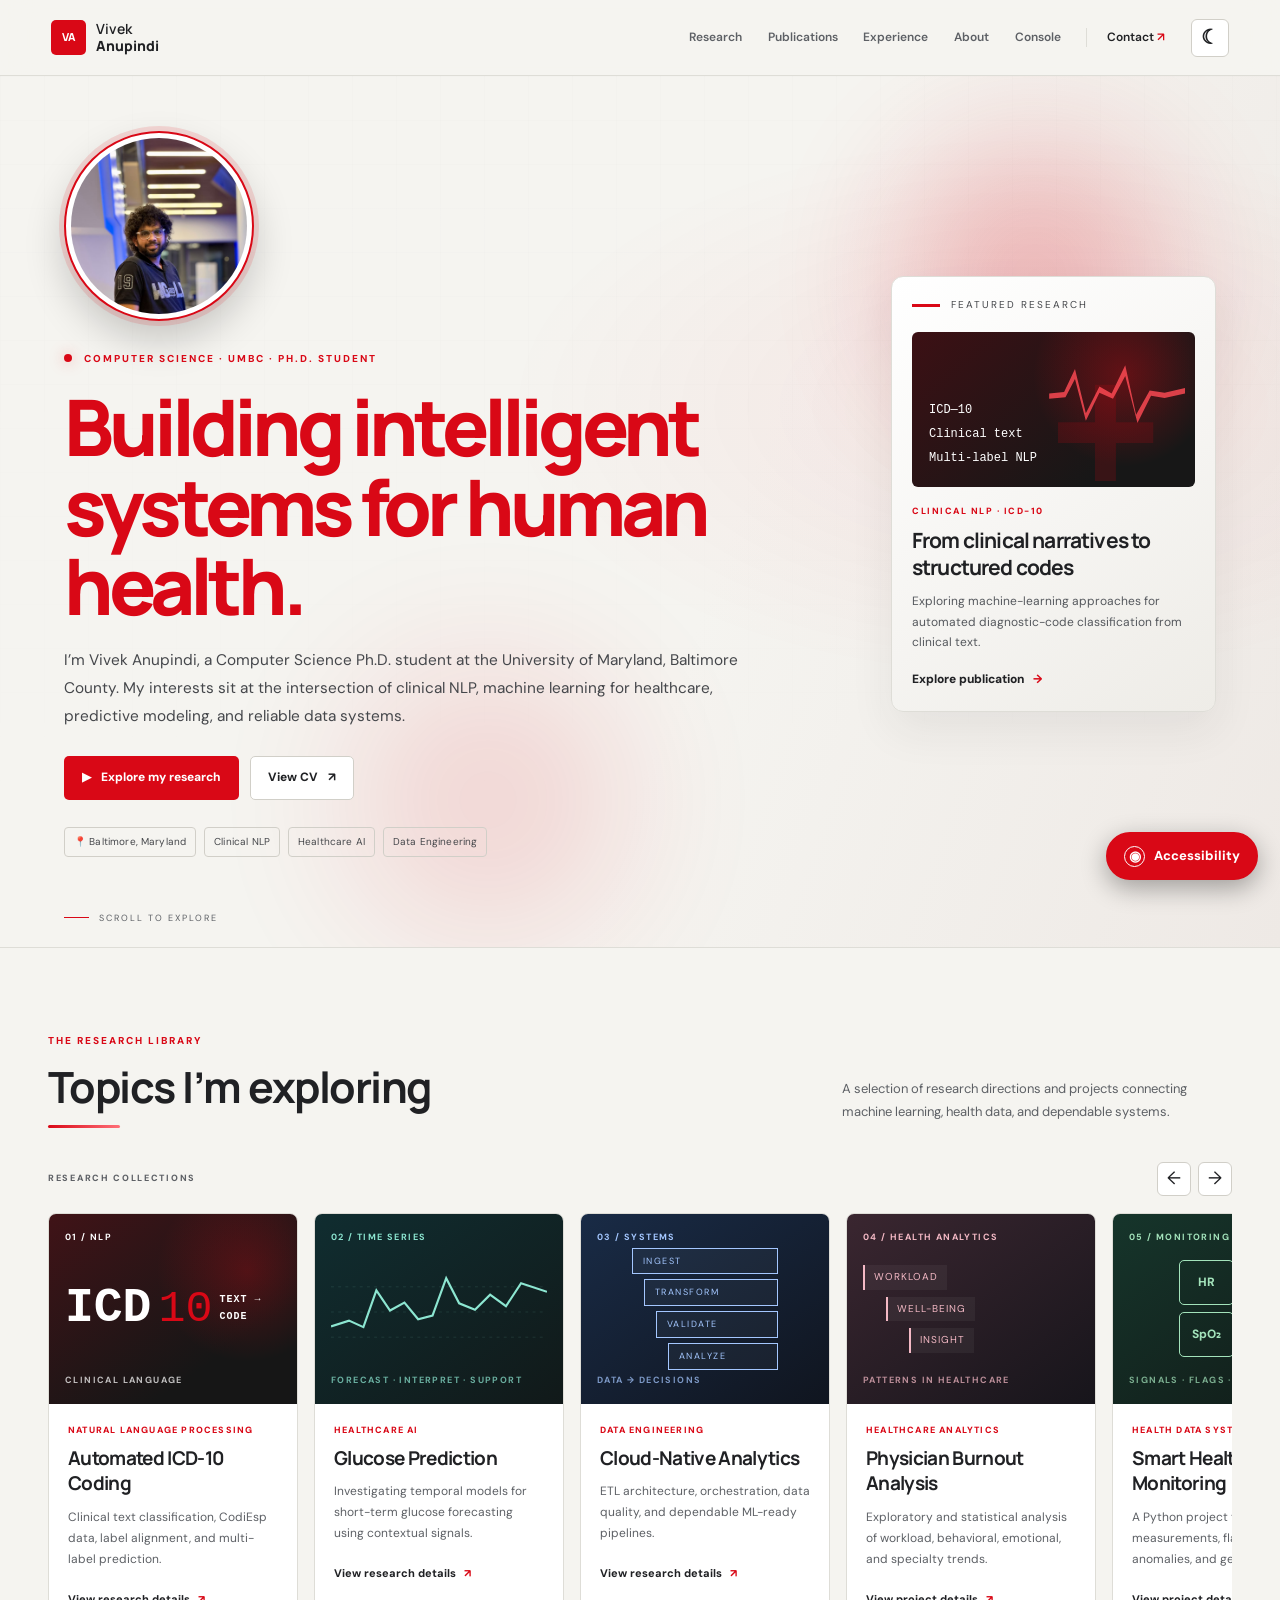
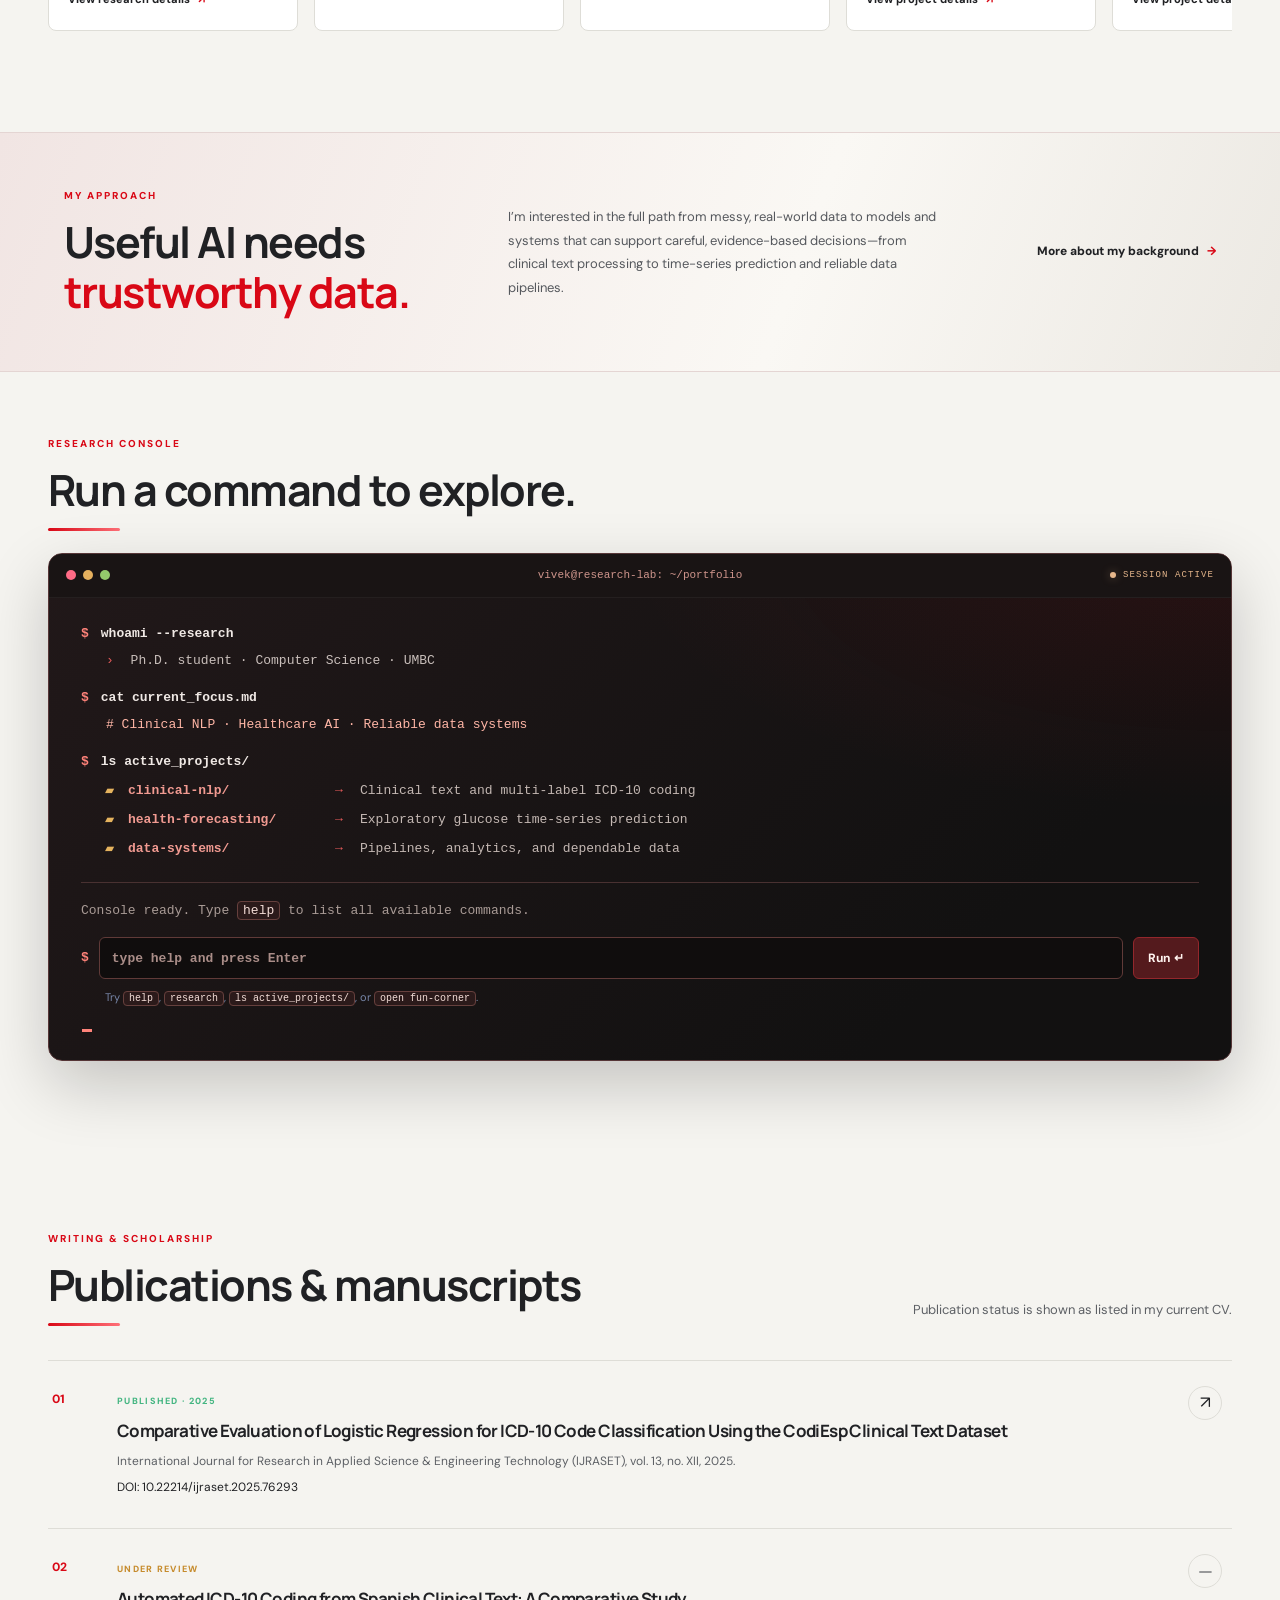
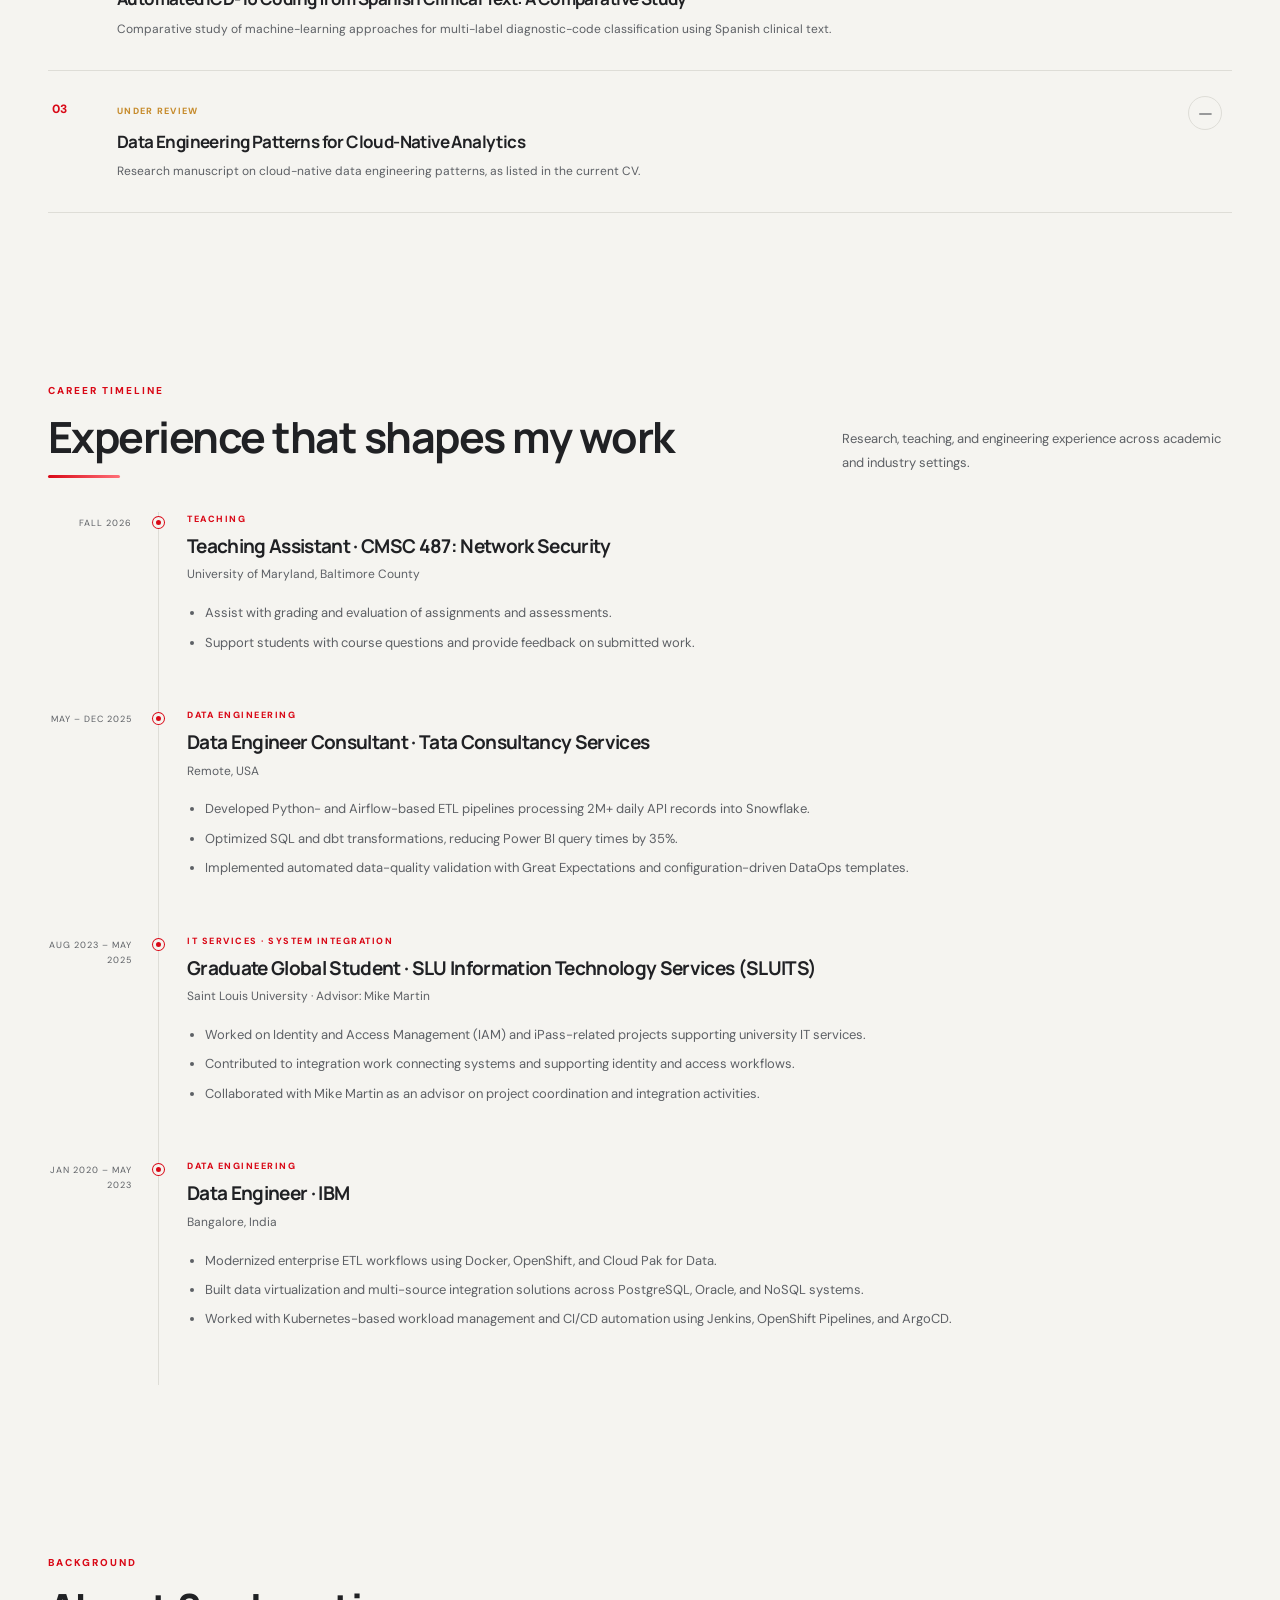
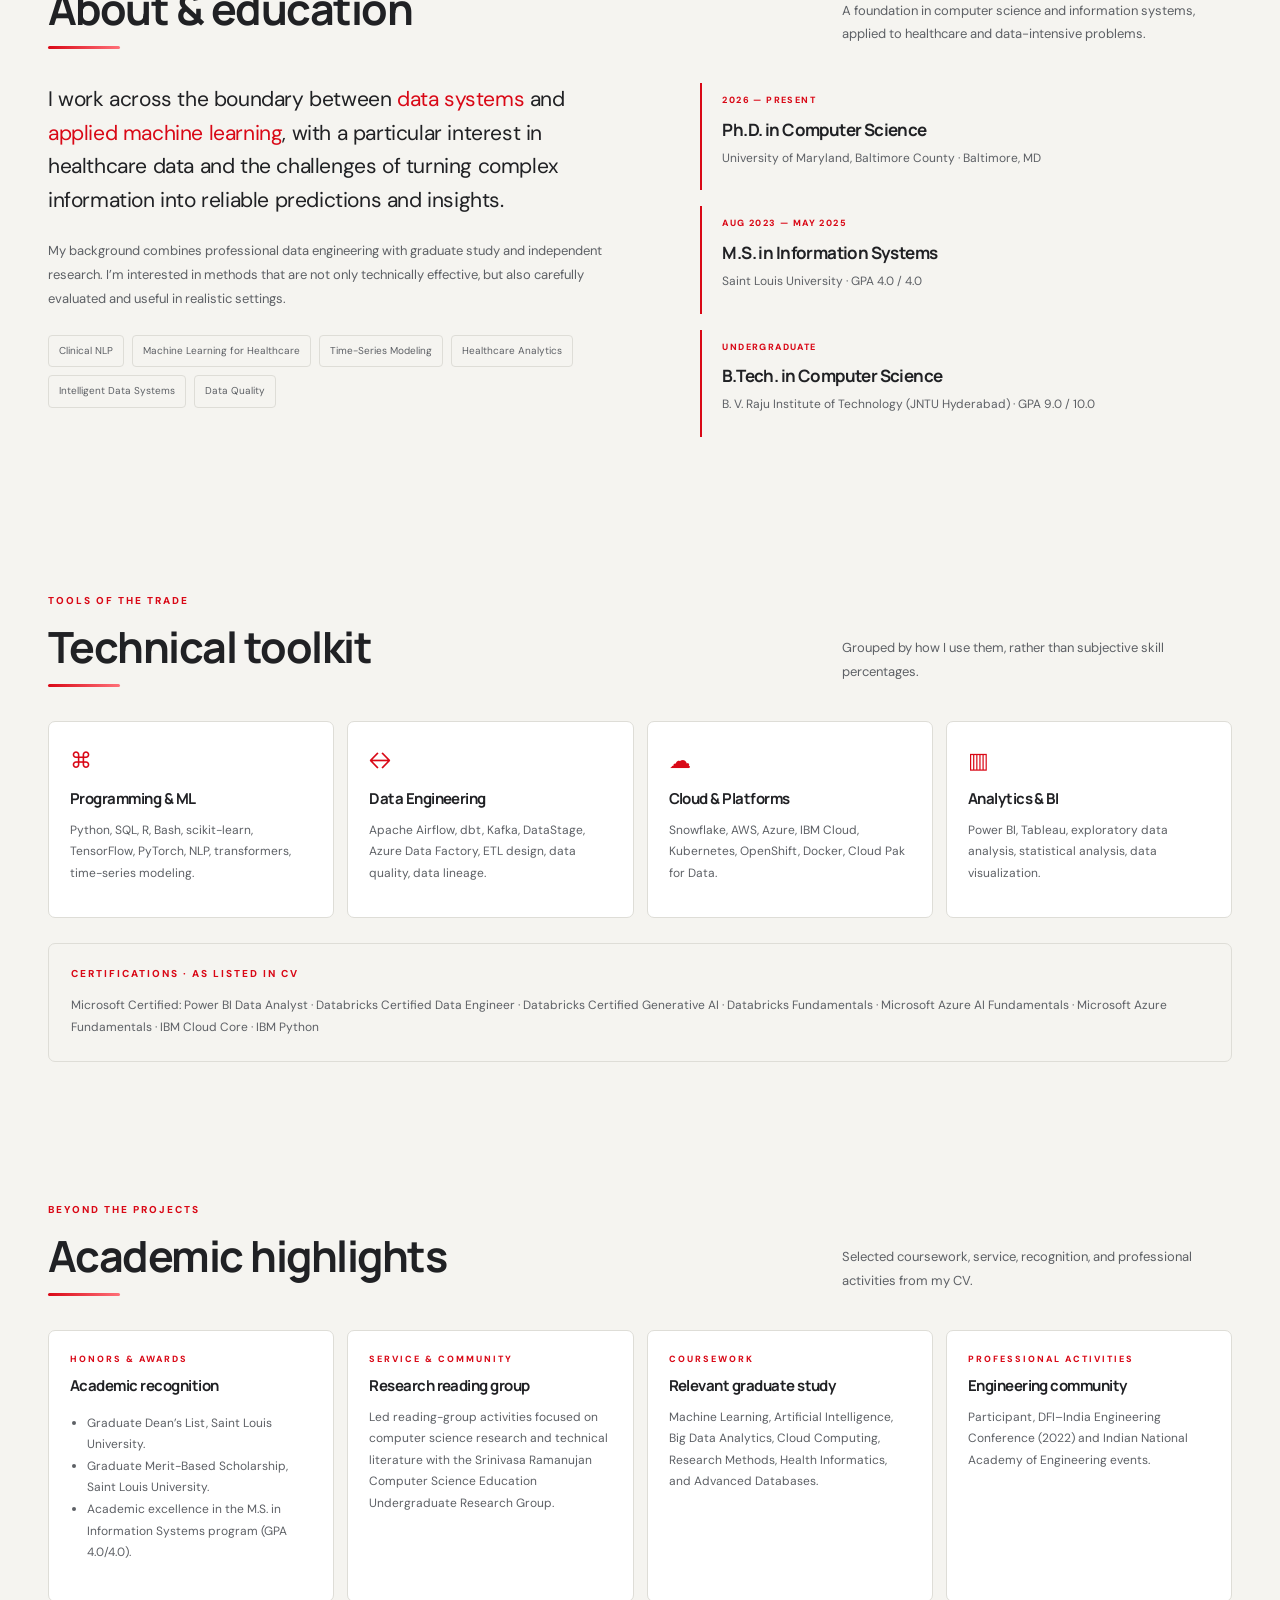
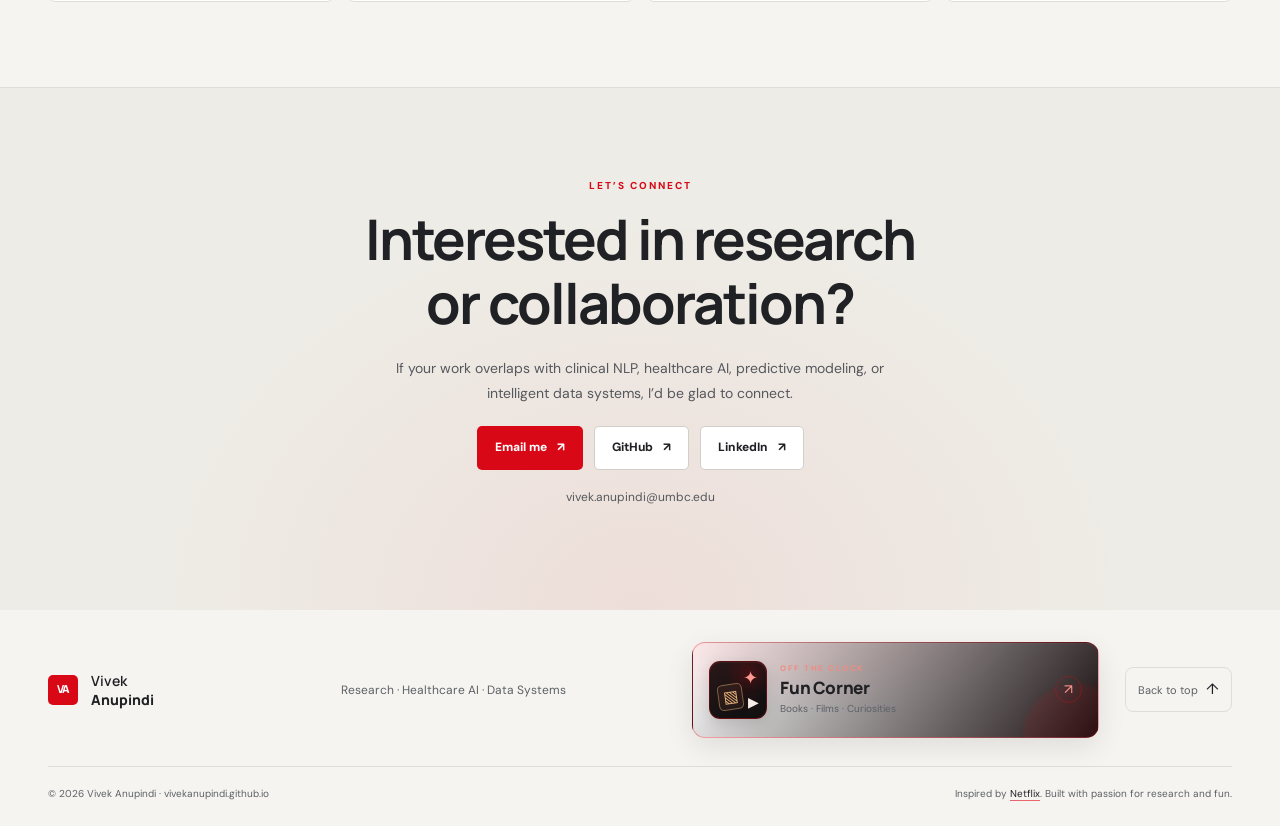
==== index.html @ cafafdcc "Prepare accessible hero headline for typewriter animation" ====
<!doctype html>
<html lang="en">
<head>
  <meta charset="utf-8">
  <meta name="viewport" content="width=device-width, initial-scale=1">
  <meta name="description" content="Vivek Anupindi — Computer Science PhD student at UMBC exploring clinical NLP, machine learning for healthcare, and intelligent data systems.">
  <meta name="theme-color" content="#101010">
  <meta property="og:type" content="website">
  <meta property="og:title" content="Vivek Anupindi — Research Portfolio">
  <meta property="og:description" content="Clinical NLP, healthcare AI, and dependable data systems.">
  <meta property="og:url" content="https://vivekanupindi.github.io/">
  <link rel="canonical" href="https://vivekanupindi.github.io/">
  <link rel="icon" href="assets/favicon.svg" type="image/svg+xml">
  <link rel="stylesheet" href="styles.css?v=20261101-typewriter1">
  <title>Vivek Anupindi | Research Portfolio</title>
  <link rel="preconnect" href="https://fonts.googleapis.com">
  <link rel="preconnect" href="https://fonts.gstatic.com" crossorigin>
  <link href="https://fonts.googleapis.com/css2?family=DM+Sans:wght@400;500;600;700&family=Manrope:wght@400;500;600;700;800&display=swap" rel="stylesheet">


</head>
<body>
  <a class="skip-link" href="#main">Skip to content</a>
  <header class="site-header" id="top">
    <a class="brand" href="#top" aria-label="Vivek Anupindi home"><span class="brand-mark">VA</span><span class="brand-name">Vivek <b>Anupindi</b></span></a>
    <button class="menu-toggle" aria-expanded="false" aria-controls="site-nav" aria-label="Toggle navigation"><span></span><span></span><span></span></button>
    <nav class="site-nav" id="site-nav" aria-label="Main navigation">
      <a href="#research">Research</a><a href="#publications">Publications</a><a href="#experience">Experience</a><a href="#about">About</a><a href="#research-console">Console</a>
      <a class="nav-contact" href="#contact">Contact <span aria-hidden="true">↗</span></a>
      <button class="theme-toggle" type="button" aria-label="Switch color theme" title="Switch color theme">☼</button>
    </nav>
  </header>

  <main id="main">
    <section class="hero" aria-labelledby="hero-title">
      <div class="hero-backdrop" aria-hidden="true"><span class="orb orb-one"></span><span class="orb orb-two"></span><span class="grid-glow"></span></div>
      <div class="hero-content">
        <div class="headshot-wrap"><img class="headshot" src="assets/headshot.jpeg" alt="Headshot of Vivek Anupindi" loading="eager" decoding="async" onerror="this.parentElement.style.display='none'"></div>
        <p class="eyebrow"><span class="status-dot"></span> COMPUTER SCIENCE · UMBC · PH.D. STUDENT</p>
        <h1 id="hero-title" class="typewriter-title" aria-label="Building intelligent systems for human health.">
          <span class="typewriter-line typewriter-line-main" data-typewriter-line aria-hidden="true">Building intelligent systems</span>
          <span class="typewriter-line typewriter-line-accent" data-typewriter-line aria-hidden="true">for human health.</span>
        </h1>
        <p class="hero-lede">I’m Vivek Anupindi, a Computer Science Ph.D. student at the University of Maryland, Baltimore County. My interests sit at the intersection of clinical NLP, machine learning for healthcare, predictive modeling, and reliable data systems.</p>
        <div class="hero-actions">
          <a class="button button-primary" href="#research"><span aria-hidden="true">▶</span> Explore my research</a>
          <a class="button button-secondary" href="assets/Vivek_Anupindi_CV.pdf" target="_blank" rel="noopener">View CV <span aria-hidden="true">↗</span></a>
        </div>
        <div class="hero-meta"><span>📍 Baltimore, Maryland</span><span>Clinical NLP</span><span>Healthcare AI</span><span>Data Engineering</span></div>
      </div>
      <aside class="hero-feature" aria-label="Featured research">
        <div class="feature-label"><span class="red-line"></span> FEATURED RESEARCH</div>
        <div class="feature-art art-clinical" aria-hidden="true"><span class="art-cross">+</span><span class="art-wave"></span><span class="art-code">ICD—10<br>Clinical text<br>Multi-label NLP</span></div>
        <p class="feature-kicker">CLINICAL NLP · ICD-10</p>
        <h2>From clinical narratives to structured codes</h2>
        <p>Exploring machine-learning approaches for automated diagnostic-code classification from clinical text.</p>
        <a class="text-link" href="#publications">Explore publication <span aria-hidden="true">→</span></a>
      </aside>
      <a class="scroll-cue" href="#research"><span></span> SCROLL TO EXPLORE</a>
    </section>

    

    <section class="content-section" id="research">
      <div class="section-heading"><div><p class="eyebrow">THE RESEARCH LIBRARY</p><h2>Topics I’m exploring</h2></div><p class="section-note">A selection of research directions and projects connecting machine learning, health data, and dependable systems.</p></div>
      <div class="rail-controls"><span class="rail-label">RESEARCH COLLECTIONS</span><div><button class="rail-btn" data-scroll="research-rail" data-direction="left" aria-label="Scroll research cards left">←</button><button class="rail-btn" data-scroll="research-rail" data-direction="right" aria-label="Scroll research cards right">→</button></div></div>
      <div class="card-rail" id="research-rail">
        <article class="research-card"><div class="poster poster-clinical"><span class="poster-index">01 / NLP</span><div class="poster-graphic clinical-graphic"><span>ICD</span><i>10</i><b>TEXT → CODE</b></div><span class="poster-foot">CLINICAL LANGUAGE</span></div><div class="card-info"><p class="card-category">NATURAL LANGUAGE PROCESSING</p><h3>Automated ICD-10 Coding</h3><p>Clinical text classification, CodiEsp data, label alignment, and multi-label prediction.</p><button class="detail-button" data-detail="clinical">View research details <span>↗</span></button></div></article>
        <article class="research-card"><div class="poster poster-glucose"><span class="poster-index">02 / TIME SERIES</span><div class="pulse-chart" aria-hidden="true"><svg viewBox="0 0 300 130" role="img"><path d="M0 95 L25 87 L45 96 L63 45 L82 73 L102 62 L121 85 L141 80 L160 28 L178 63 L200 72 L221 51 L243 67 L264 35 L300 47" fill="none" stroke="currentColor" stroke-width="3"/><path d="M0 110 H300 M0 75 H300 M0 40 H300" stroke="currentColor" opacity=".15" stroke-dasharray="4 6"/></svg></div><span class="poster-foot">FORECAST · INTERPRET · SUPPORT</span></div><div class="card-info"><p class="card-category">HEALTHCARE AI</p><h3>Glucose Prediction</h3><p>Investigating temporal models for short-term glucose forecasting using contextual signals.</p><button class="detail-button" data-detail="glucose">View research details <span>↗</span></button></div></article>
        <article class="research-card"><div class="poster poster-data"><span class="poster-index">03 / SYSTEMS</span><div class="data-stack" aria-hidden="true"><span>INGEST</span><span>TRANSFORM</span><span>VALIDATE</span><span>ANALYZE</span></div><span class="poster-foot">DATA → DECISIONS</span></div><div class="card-info"><p class="card-category">DATA ENGINEERING</p><h3>Cloud-Native Analytics</h3><p>ETL architecture, orchestration, data quality, and dependable ML-ready pipelines.</p><button class="detail-button" data-detail="data">View research details <span>↗</span></button></div></article>
        <article class="research-card"><div class="poster poster-burnout"><span class="poster-index">04 / HEALTH ANALYTICS</span><div class="burnout-art" aria-hidden="true"><span>WORKLOAD</span><span>WELL-BEING</span><span>INSIGHT</span></div><span class="poster-foot">PATTERNS IN HEALTHCARE</span></div><div class="card-info"><p class="card-category">HEALTHCARE ANALYTICS</p><h3>Physician Burnout Analysis</h3><p>Exploratory and statistical analysis of workload, behavioral, emotional, and specialty trends.</p><button class="detail-button" data-detail="burnout">View project details <span>↗</span></button></div></article>
        <article class="research-card"><div class="poster poster-monitor"><span class="poster-index">05 / MONITORING</span><div class="monitor-grid"><span>HR</span><span>BP</span><span>SpO₂</span><span>GLU</span></div><span class="poster-foot">SIGNALS · FLAGS · REPORTS</span></div><div class="card-info"><p class="card-category">HEALTH DATA SYSTEMS</p><h3>Smart Health Monitoring</h3><p>A Python project tracking health measurements, flagging rule-based anomalies, and generating reports.</p><button class="detail-button" data-detail="monitoring">View project details <span>↗</span></button></div></article>
      </div>
    </section>

    <section class="feature-strip" aria-label="Research approach"><div><p class="eyebrow">MY APPROACH</p><h2>Useful AI needs<br><span>trustworthy data.</span></h2></div><p>I’m interested in the full path from messy, real-world data to models and systems that can support careful, evidence-based decisions—from clinical text processing to time-series prediction and reliable data pipelines.</p><a class="text-link" href="#about">More about my background <span>→</span></a></section>

    <section class="content-section terminal-section" id="research-console" aria-labelledby="console-title">
      <div class="section-heading terminal-heading">
        <div><p class="eyebrow">RESEARCH CONSOLE</p><h2 id="console-title">Run a command to explore.</h2></div>
      </div>
      <div class="terminal-window">
        <div class="terminal-topbar">
          <div class="terminal-lights" aria-hidden="true"><span></span><span></span><span></span></div>
          <p class="terminal-path">vivek@research-lab: <span>~/portfolio</span></p>
          <span class="terminal-status"><i></i> SESSION ACTIVE</span>
        </div>
        <div class="terminal-body">
          <p class="terminal-line"><span class="terminal-prompt">$</span><span class="terminal-command">whoami --research</span></p>
          <p class="terminal-output"><span class="terminal-arrow">›</span> Ph.D. student · Computer Science · UMBC</p>
          <p class="terminal-line"><span class="terminal-prompt">$</span><span class="terminal-command">cat current_focus.md</span></p>
          <p class="terminal-output terminal-highlight"># Clinical NLP · Healthcare AI · Reliable data systems</p>
          <p class="terminal-line"><span class="terminal-prompt">$</span><span class="terminal-command">ls active_projects/</span></p>
          <div class="terminal-tree" aria-label="Featured research directions">
            <div><span class="terminal-folder" aria-hidden="true">▰</span><a href="#research">clinical-nlp/</a><span class="terminal-arrow">→</span><span class="terminal-description">Clinical text and multi-label ICD-10 coding</span></div>
            <div><span class="terminal-folder" aria-hidden="true">▰</span><a href="#research">health-forecasting/</a><span class="terminal-arrow">→</span><span class="terminal-description">Exploratory glucose time-series prediction</span></div>
            <div><span class="terminal-folder" aria-hidden="true">▰</span><a href="#research">data-systems/</a><span class="terminal-arrow">→</span><span class="terminal-description">Pipelines, analytics, and dependable data</span></div>
          </div>
          <div class="terminal-interactive">
            <div class="terminal-console-output" id="research-console-output" role="log" aria-live="polite" aria-relevant="additions text">
              <p class="terminal-console-line terminal-console-output-line">Console ready. Type <kbd>help</kbd> to list all available commands.</p>
            </div>
            <form class="terminal-command-form" id="research-console-form" autocomplete="off">
              <label class="terminal-prompt" for="research-console-input" aria-hidden="true">$</label>
              <input
                id="research-console-input"
                class="terminal-command-input"
                name="command"
                type="text"
                inputmode="text"
                spellcheck="false"
                autocapitalize="off"
                autocomplete="off"
                aria-label="Enter a research console command"
                aria-describedby="research-console-help"
                placeholder="type help and press Enter"
              >
              <button class="terminal-run" type="submit">Run <span aria-hidden="true">↵</span></button>
            </form>
            <p class="terminal-input-help" id="research-console-help">Try <kbd>help</kbd>, <kbd>research</kbd>, <kbd>ls active_projects/</kbd>, or <kbd>open fun-corner</kbd>.</p>
            <span class="terminal-caret" aria-hidden="true"></span>
          </div>
        </div>
      </div>
    </section>

    <section class="content-section" id="publications">
      <div class="section-heading"><div><p class="eyebrow">WRITING & SCHOLARSHIP</p><h2>Publications & manuscripts</h2></div><p class="section-note">Publication status is shown as listed in my current CV.</p></div>
      <div class="publication-list">
        <article class="publication-item"><div class="pub-number">01</div><div class="pub-main"><span class="pub-status published">PUBLISHED · 2025</span><h3>Comparative Evaluation of Logistic Regression for ICD-10 Code Classification Using the CodiEsp Clinical Text Dataset</h3><p>International Journal for Research in Applied Science & Engineering Technology (IJRASET), vol. 13, no. XII, 2025.</p><p class="doi">DOI: 10.22214/ijraset.2025.76293</p></div><a class="pub-link" href="https://doi.org/10.22214/ijraset.2025.76293" target="_blank" rel="noopener" aria-label="Open published paper">↗</a></article>
        <article class="publication-item"><div class="pub-number">02</div><div class="pub-main"><span class="pub-status review">UNDER REVIEW</span><h3>Automated ICD-10 Coding from Spanish Clinical Text: A Comparative Study</h3><p>Comparative study of machine-learning approaches for multi-label diagnostic-code classification using Spanish clinical text.</p></div><span class="pub-link muted-link" aria-label="No public paper link supplied">—</span></article>
        <article class="publication-item"><div class="pub-number">03</div><div class="pub-main"><span class="pub-status review">UNDER REVIEW</span><h3>Data Engineering Patterns for Cloud-Native Analytics</h3><p>Research manuscript on cloud-native data engineering patterns, as listed in the current CV.</p></div><span class="pub-link muted-link" aria-label="No public paper link supplied">—</span></article>
      </div>
    </section>

    <section class="content-section" id="experience">
      <div class="section-heading"><div><p class="eyebrow">CAREER TIMELINE</p><h2>Experience that shapes my work</h2></div><p class="section-note">Research, teaching, and engineering experience across academic and industry settings.</p></div>
      <div class="timeline">
        <article class="timeline-item"><div class="timeline-date">FALL 2026</div><div class="timeline-body"><p class="timeline-type">TEACHING</p><h3>Teaching Assistant · CMSC 487: Network Security</h3><p>University of Maryland, Baltimore County</p><ul><li>Assist with grading and evaluation of assignments and assessments.</li><li>Support students with course questions and provide feedback on submitted work.</li></ul></div><span class="timeline-mark"></span></article>
        <article class="timeline-item"><div class="timeline-date">MAY – DEC 2025</div><div class="timeline-body"><p class="timeline-type">DATA ENGINEERING</p><h3>Data Engineer Consultant · Tata Consultancy Services</h3><p>Remote, USA</p><ul><li>Developed Python- and Airflow-based ETL pipelines processing 2M+ daily API records into Snowflake.</li><li>Optimized SQL and dbt transformations, reducing Power BI query times by 35%.</li><li>Implemented automated data-quality validation with Great Expectations and configuration-driven DataOps templates.</li></ul></div><span class="timeline-mark"></span></article>
        <article class="timeline-item"><div class="timeline-date">AUG 2023 – MAY 2025</div><div class="timeline-body"><p class="timeline-type">IT SERVICES · SYSTEM INTEGRATION</p><h3>Graduate Global Student · SLU Information Technology Services (SLUITS)</h3><p>Saint Louis University · Advisor: Mike Martin</p><ul><li>Worked on Identity and Access Management (IAM) and iPass-related projects supporting university IT services.</li><li>Contributed to integration work connecting systems and supporting identity and access workflows.</li><li>Collaborated with Mike Martin as an advisor on project coordination and integration activities.</li></ul></div><span class="timeline-mark"></span></article>
        <article class="timeline-item"><div class="timeline-date">JAN 2020 – MAY 2023</div><div class="timeline-body"><p class="timeline-type">DATA ENGINEERING</p><h3>Data Engineer · IBM</h3><p>Bangalore, India</p><ul><li>Modernized enterprise ETL workflows using Docker, OpenShift, and Cloud Pak for Data.</li><li>Built data virtualization and multi-source integration solutions across PostgreSQL, Oracle, and NoSQL systems.</li><li>Worked with Kubernetes-based workload management and CI/CD automation using Jenkins, OpenShift Pipelines, and ArgoCD.</li></ul></div><span class="timeline-mark"></span></article>
      </div>
    </section>

    <section class="content-section" id="about">
      <div class="section-heading"><div><p class="eyebrow">BACKGROUND</p><h2>About & education</h2></div><p class="section-note">A foundation in computer science and information systems, applied to healthcare and data-intensive problems.</p></div>
      <div class="about-grid">
        <div class="about-copy"><p class="large-copy">I work across the boundary between <span>data systems</span> and <span>applied machine learning</span>, with a particular interest in healthcare data and the challenges of turning complex information into reliable predictions and insights.</p><p>My background combines professional data engineering with graduate study and independent research. I’m interested in methods that are not only technically effective, but also carefully evaluated and useful in realistic settings.</p><div class="interest-tags"><span>Clinical NLP</span><span>Machine Learning for Healthcare</span><span>Time-Series Modeling</span><span>Healthcare Analytics</span><span>Intelligent Data Systems</span><span>Data Quality</span></div></div>
        <div class="education-stack"><article class="education-item"><span class="edu-year">2026 — PRESENT</span><h3>Ph.D. in Computer Science</h3><p>University of Maryland, Baltimore County · Baltimore, MD</p></article><article class="education-item"><span class="edu-year">AUG 2023 — MAY 2025</span><h3>M.S. in Information Systems</h3><p>Saint Louis University · GPA 4.0 / 4.0</p></article><article class="education-item"><span class="edu-year">UNDERGRADUATE</span><h3>B.Tech. in Computer Science</h3><p>B. V. Raju Institute of Technology (JNTU Hyderabad) · GPA 9.0 / 10.0</p></article></div>
      </div>
    </section>

    <section class="content-section compact-section" id="skills">
      <div class="section-heading"><div><p class="eyebrow">TOOLS OF THE TRADE</p><h2>Technical toolkit</h2></div><p class="section-note">Grouped by how I use them, rather than subjective skill percentages.</p></div>
      <div class="skills-grid"><article><span class="skill-icon">⌘</span><h3>Programming & ML</h3><p>Python, SQL, R, Bash, scikit-learn, TensorFlow, PyTorch, NLP, transformers, time-series modeling.</p></article><article><span class="skill-icon">↔</span><h3>Data Engineering</h3><p>Apache Airflow, dbt, Kafka, DataStage, Azure Data Factory, ETL design, data quality, data lineage.</p></article><article><span class="skill-icon">☁</span><h3>Cloud & Platforms</h3><p>Snowflake, AWS, Azure, IBM Cloud, Kubernetes, OpenShift, Docker, Cloud Pak for Data.</p></article><article><span class="skill-icon">▥</span><h3>Analytics & BI</h3><p>Power BI, Tableau, exploratory data analysis, statistical analysis, data visualization.</p></article></div>
      <div class="certifications"><p class="eyebrow">CERTIFICATIONS · AS LISTED IN CV</p><p>Microsoft Certified: Power BI Data Analyst · Databricks Certified Data Engineer · Databricks Certified Generative AI · Databricks Fundamentals · Microsoft Azure AI Fundamentals · Microsoft Azure Fundamentals · IBM Cloud Core · IBM Python</p></div>
    </section>

    <section class="content-section compact-section" id="highlights">
      <div class="section-heading"><div><p class="eyebrow">BEYOND THE PROJECTS</p><h2>Academic highlights</h2></div><p class="section-note">Selected coursework, service, recognition, and professional activities from my CV.</p></div>
      <div class="highlights-grid">
        <article class="highlight-card"><p class="eyebrow">HONORS & AWARDS</p><h3>Academic recognition</h3><ul><li>Graduate Dean’s List, Saint Louis University.</li><li>Graduate Merit-Based Scholarship, Saint Louis University.</li><li>Academic excellence in the M.S. in Information Systems program (GPA 4.0/4.0).</li></ul></article>
        <article class="highlight-card"><p class="eyebrow">SERVICE & COMMUNITY</p><h3>Research reading group</h3><p>Led reading-group activities focused on computer science research and technical literature with the Srinivasa Ramanujan Computer Science Education Undergraduate Research Group.</p></article>
        <article class="highlight-card"><p class="eyebrow">COURSEWORK</p><h3>Relevant graduate study</h3><p>Machine Learning, Artificial Intelligence, Big Data Analytics, Cloud Computing, Research Methods, Health Informatics, and Advanced Databases.</p></article>
        <article class="highlight-card"><p class="eyebrow">PROFESSIONAL ACTIVITIES</p><h3>Engineering community</h3><p>Participant, DFI–India Engineering Conference (2022) and Indian National Academy of Engineering events.</p></article>
      </div>
    </section>

    <section class="contact-section" id="contact"><div class="contact-glow" aria-hidden="true"></div><div class="contact-content"><p class="eyebrow">LET’S CONNECT</p><h2>Interested in research<br>or collaboration?</h2><p>If your work overlaps with clinical NLP, healthcare AI, predictive modeling, or intelligent data systems, I’d be glad to connect.</p><div class="contact-actions"><a class="button button-primary" href="mailto:vivek.anupindi@umbc.edu">Email me <span aria-hidden="true">↗</span></a><a class="button button-secondary" href="https://github.com/vivekanupindi" target="_blank" rel="noopener">GitHub <span aria-hidden="true">↗</span></a><a class="button button-secondary" href="https://www.linkedin.com/in/vivek-anupindi-6214831a0/" target="_blank" rel="noopener">LinkedIn <span aria-hidden="true">↗</span></a></div><p class="contact-email">vivek.anupindi@umbc.edu</p></div></section>
  </main>
  <footer class="site-footer">
    <div class="footer-main">
      <a class="brand footer-brand" href="#top" aria-label="Vivek Anupindi home">
        <span class="brand-mark">VA</span>
        <span class="brand-name">Vivek <b>Anupindi</b></span>
      </a>
      <p class="footer-signature">Research · Healthcare AI · Data Systems</p>
      <a href="blog.html" class="footer-blog-link" aria-label="Visit Fun Corner for books, films, and personal notes">
        <span class="fun-corner-art" aria-hidden="true"><i>✦</i><i>▧</i><i>▶</i></span>
        <span class="fun-corner-copy">
          <span class="fun-corner-kicker">OFF THE CLOCK</span>
          <strong>Fun Corner</strong>
          <span class="fun-corner-description">Books · Films · Curiosities</span>
        </span>
        <span class="fun-corner-arrow" aria-hidden="true">↗</span>
      </a>
      <a href="#top" class="back-top"><span>Back to top</span><span aria-hidden="true">↑</span></a>
    </div>
    <div class="footer-bottom">
      <small class="copyright">© <span id="year"></span> Vivek Anupindi · <a href="https://vivekanupindi.github.io/">vivekanupindi.github.io</a></small>
      <small class="inspiration-note">Inspired by <a href="https://www.netflix.com/" target="_blank" rel="noopener noreferrer">Netflix</a>. Built with passion for research and fun.</small>
    </div>
  </footer>
  <!-- Accessibility tools: user-controlled display and navigation preferences -->
  <button
    class="accessibility-toggle"
    type="button"
    aria-controls="accessibility-panel"
    aria-expanded="false"
    aria-label="Open accessibility tools"
  >
    <span class="accessibility-toggle-icon" aria-hidden="true">◉</span>
    <span>Accessibility</span>
  </button>

  <aside
    class="accessibility-panel"
    id="accessibility-panel"
    role="dialog"
    aria-modal="false"
    aria-labelledby="accessibility-title"
    aria-describedby="accessibility-panel-intro"
    hidden
  >
    <header class="accessibility-panel-header">
      <div>
        <p class="accessibility-kicker">PERSONALIZE YOUR EXPERIENCE</p>
        <h2 id="accessibility-title" tabindex="-1">Accessibility Tools</h2>
        <p class="accessibility-panel-intro" id="accessibility-panel-intro">Adjust how this portfolio looks and behaves. Your preferences are saved in this browser.</p>
      </div>
      <button class="accessibility-close" type="button" aria-label="Close accessibility tools">×</button>
    </header>

    <div class="accessibility-panel-content">
      <section class="accessibility-group" aria-labelledby="a11y-display-heading">
        <h3 id="a11y-display-heading">Display &amp; Motion</h3>
        <label class="accessibility-option" for="a11y-high-contrast">
          <input id="a11y-high-contrast" type="checkbox" data-a11y-setting="highContrast">
          <span>High Contrast</span>
        </label>
        <label class="accessibility-option" for="a11y-large-text">
          <input id="a11y-large-text" type="checkbox" data-a11y-setting="largeText">
          <span>Large Text</span>
        </label>
        <label class="accessibility-option" for="a11y-dyslexia-font">
          <input id="a11y-dyslexia-font" type="checkbox" data-a11y-setting="dyslexiaFont">
          <span>Dyslexia-Friendly Font</span>
        </label>
        <label class="accessibility-option" for="a11y-reduce-motion">
          <input id="a11y-reduce-motion" type="checkbox" data-a11y-setting="reduceMotion">
          <span>Reduce Motion</span>
        </label>
      </section>

      <section class="accessibility-group" aria-labelledby="a11y-navigation-heading">
        <h3 id="a11y-navigation-heading">Navigation &amp; Focus</h3>
        <label class="accessibility-option" for="a11y-enhanced-focus">
          <input id="a11y-enhanced-focus" type="checkbox" data-a11y-setting="enhancedFocus">
          <span>Enhanced Focus Indicators</span>
        </label>
        <label class="accessibility-option" for="a11y-underline-links">
          <input id="a11y-underline-links" type="checkbox" data-a11y-setting="underlineLinks">
          <span>Underline Links</span>
        </label>
      </section>

      <section class="accessibility-group" aria-labelledby="a11y-reading-heading">
        <h3 id="a11y-reading-heading">Content &amp; Reading</h3>
        <label class="accessibility-option" for="a11y-increased-spacing">
          <input id="a11y-increased-spacing" type="checkbox" data-a11y-setting="increasedSpacing">
          <span>Increase Line Spacing</span>
        </label>
        <label class="accessibility-option" for="a11y-highlight-headings">
          <input id="a11y-highlight-headings" type="checkbox" data-a11y-setting="highlightHeadings">
          <span>Highlight Headings</span>
        </label>
      </section>
    </div>

    <footer class="accessibility-panel-footer">
      <button class="accessibility-reset" type="button">Reset accessibility settings</button>
      <p>These display preferences do not replace assistive technology or a formal accessibility audit.</p>
    </footer>
  </aside>

  <dialog class="detail-dialog" id="detail-dialog" aria-labelledby="dialog-title"><button class="dialog-close" aria-label="Close details">×</button><p class="eyebrow" id="dialog-kicker">RESEARCH DETAILS</p><h2 id="dialog-title">Research details</h2><div id="dialog-body"></div></dialog>
  <script src="main.js?v=20261101-typewriter1" defer></script>
</body>
</html>
---- styles.css ----
/* =========================================
   VIVEK ANUPINDI — RESEARCH PORTFOLIO
   Complete responsive stylesheet
   ========================================= */

:root {
  color-scheme: dark;
  --bg: #101010;
  --panel: #1b1b1b;
  --panel2: #242424;
  --text: #f5f4f0;
  --muted: #aaa9a5;
  --line: #343434;
  --red: #e50914;
  --red-dark: #b80710;
  --max: 1240px;
  --radius: 10px;
  --shadow: 0 22px 65px rgba(0, 0, 0, .22);
}

* { box-sizing: border-box; }

html {
  scroll-behavior: smooth;
  scroll-padding-top: 90px;
}

body {
  margin: 0;
  background: var(--bg);
  color: var(--text);
  font-family: "DM Sans", Arial, sans-serif;
  line-height: 1.65;
  transition: background .25s ease, color .25s ease;
}

body.light-theme {
  color-scheme: light;
  --bg: #f5f4f0;
  --panel: #ffffff;
  --panel2: #eeece6;
  --text: #202124;
  --muted: #5d6065;
  --line: #deddd7;
  --red: #d90816;
  --red-dark: #b40712;
}

a {
  color: inherit;
  text-decoration: none;
}

button, input, textarea { font: inherit; }
button { color: inherit; }
button, a { -webkit-tap-highlight-color: transparent; }
button:focus-visible, a:focus-visible {
  outline: 3px solid var(--red);
  outline-offset: 4px;
}

img, svg { max-width: 100%; }
p { margin-top: 0; }
::selection { background: var(--red); color: white; }

.skip-link {
  position: absolute;
  top: -60px;
  left: 16px;
  z-index: 1000;
  padding: 10px 15px;
  background: var(--red);
  color: white;
  border-radius: 5px;
}
.skip-link:focus { top: 12px; }

h1, h2, h3, .brand {
  font-family: "Manrope", "DM Sans", Arial, sans-serif;
  line-height: 1.15;
}
h1, h2, h3 { letter-spacing: -.035em; }
h2 { font-size: clamp(28px, 3.5vw, 43px); }
h3 { line-height: 1.35; }

.eyebrow {
  margin: 0 0 13px;
  color: var(--red);
  font-size: 10px;
  font-weight: 800;
  letter-spacing: 2px;
  line-height: 1.6;
}
.status-dot {
  display: inline-block;
  width: 8px;
  height: 8px;
  margin-right: 8px;
  border-radius: 50%;
  background: var(--red);
  box-shadow: 0 0 15px #e5091466;
}

/* Header and navigation */

.site-header {
  position: sticky;
  top: 0;
  z-index: 50;
  display: flex;
  align-items: center;
  justify-content: space-between;
  min-height: 76px;
  padding: 12px max(4vw, 22px);
  background: rgba(16, 16, 16, .92);
  border-bottom: 1px solid var(--line);
  backdrop-filter: blur(18px);
}
.light-theme .site-header {
  background: rgba(245, 244, 240, .94);
  border-bottom-color: var(--line);
}

.brand {
  display: inline-flex;
  align-items: center;
  gap: 10px;
  flex-shrink: 0;
  font-size: 14px;
  font-weight: 600;
}
.brand b { font-weight: 800; }
.brand-mark {
  display: grid;
  width: 35px;
  height: 35px;
  place-items: center;
  border-radius: 5px;
  background: var(--red);
  color: white;
  font-size: 11px;
  font-weight: 800;
  letter-spacing: -.5px;
}

.site-nav {
  display: flex;
  align-items: center;
  gap: clamp(13px, 2vw, 26px);
  color: var(--muted);
  font-size: 12px;
  font-weight: 600;
}
.site-nav a { transition: color .2s ease; }
.site-nav a:hover { color: var(--text); }
.nav-contact {
  padding-left: 20px;
  border-left: 1px solid var(--line);
  color: var(--text);
}
.nav-contact span { color: var(--red); }

.theme-toggle, .menu-toggle, .rail-btn {
  display: inline-grid;
  place-items: center;
  border: 1px solid var(--line);
  border-radius: 6px;
  background: var(--panel);
  color: var(--text);
  cursor: pointer;
  transition: border-color .2s ease, background .2s ease, transform .2s ease;
}
.theme-toggle {
  width: 38px;
  height: 38px;
  font-size: 20px;
}
.theme-toggle:hover, .rail-btn:hover {
  border-color: var(--red);
}
.menu-toggle {
  display: none;
  width: 42px;
  height: 40px;
  gap: 4px;
  padding: 10px;
}
.menu-toggle span {
  display: block;
  width: 18px;
  height: 2px;
  background: currentColor;
}

/* Hero */

.hero {
  position: relative;
  isolation: isolate;
  display: grid;
  grid-template-columns: minmax(0, 1.35fr) minmax(245px, .65fr);
  align-items: center;
  gap: clamp(35px, 5vw, 75px);
  min-height: 650px;
  padding: 55px max(5vw, 28px) 90px;
  overflow: hidden;
  border-bottom: 1px solid var(--line);
}
.hero-backdrop {
  position: absolute;
  inset: 0;
  z-index: -1;
  overflow: hidden;
  pointer-events: none;
  background:
    radial-gradient(ellipse at 82% 35%, #e5091419, transparent 35%),
    linear-gradient(110deg, var(--bg), var(--bg) 55%, #190f10);
}
.light-theme .hero-backdrop {
  background:
    radial-gradient(ellipse at 80% 38%, #e5091410, transparent 36%),
    linear-gradient(110deg, #f5f4f0, #f5f4f0 56%, #eee9e5);
}
.grid-glow {
  position: absolute;
  inset: 0;
  opacity: .23;
  background-image:
    linear-gradient(#77777710 1px, transparent 1px),
    linear-gradient(90deg, #77777710 1px, transparent 1px);
  background-size: 44px 44px;
  mask-image: linear-gradient(to bottom, black, transparent 95%);
}
.orb {
  position: absolute;
  width: 260px;
  height: 260px;
  border-radius: 50%;
  filter: blur(90px);
  opacity: .12;
  background: var(--red);
}
.orb-one { top: 8%; right: 9%; }
.orb-two { bottom: 2%; left: 28%; opacity: .06; }

.hero-content {
  position: relative;
  z-index: 1;
  max-width: 790px;
  min-width: 0;
}
.headshot-wrap {
  width: clamp(150px, 15vw, 190px);
  height: clamp(150px, 15vw, 190px);
  margin: 0 0 30px;
  padding: 5px;
  overflow: hidden;
  border: 2px solid var(--red);
  border-radius: 50%;
  background: var(--panel);
  box-shadow: 0 0 0 5px #e5091420, 0 18px 40px #0003;
}
.headshot {
  display: block;
  width: 100%;
  height: 100%;
  border-radius: 50%;
  object-fit: cover;
  object-position: center 34%;
}
.hero h1 {
  max-width: 850px;
  margin: 20px 0;
  font-size: clamp(43px, 6.2vw, 78px);
  font-weight: 800;
  letter-spacing: -.065em;
  line-height: 1.02;
}
.hero h1 span { color: var(--red); }
.hero-lede {
  max-width: 690px;
  margin: 0 0 25px;
  color: var(--muted);
  font-size: clamp(14px, 1.2vw, 17px);
  line-height: 1.85;
}
.hero-actions, .contact-actions {
  display: flex;
  flex-wrap: wrap;
  gap: 11px;
}
.button {
  display: inline-flex;
  min-height: 44px;
  align-items: center;
  justify-content: center;
  gap: 10px;
  padding: 11px 17px;
  border: 1px solid transparent;
  border-radius: 5px;
  font-size: 12px;
  font-weight: 800;
  transition: transform .2s ease, background .2s ease, border-color .2s ease;
}
.button:hover { transform: translateY(-2px); }
.button-primary { background: var(--red); color: white; }
.button-primary:hover { background: var(--red-dark); }
.button-secondary {
  border-color: var(--line);
  background: var(--panel);
  color: var(--text);
}
.button-secondary:hover { border-color: var(--red); }
.hero-meta {
  display: flex;
  flex-wrap: wrap;
  gap: 8px;
  margin-top: 27px;
}
.hero-meta span {
  padding: 6px 9px;
  border: 1px solid var(--line);
  border-radius: 4px;
  color: var(--muted);
  font-size: 10px;
  letter-spacing: .15px;
}

/* Featured research: intentionally smaller than the introduction */

.hero-feature {
  position: relative;
  z-index: 1;
  width: 100%;
  max-width: 325px;
  justify-self: end;
  padding: 20px;
  border: 1px solid var(--line);
  border-radius: 12px;
  background: linear-gradient(145deg, var(--panel2), var(--panel));
  box-shadow: var(--shadow);
}
.feature-label {
  display: flex;
  align-items: center;
  gap: 11px;
  margin-bottom: 18px;
  color: var(--text);
  font-size: 10px;
  letter-spacing: 2px;
}
.red-line { width: 28px; height: 3px; background: var(--red); }
.feature-art {
  position: relative;
  display: flex;
  height: 155px;
  align-items: flex-end;
  overflow: hidden;
  padding: 17px;
  border-radius: 6px;
  background:
    radial-gradient(circle at 75% 28%, #e5091455, transparent 38%),
    linear-gradient(140deg, #3c1014, #171717 76%);
  color: white;
}
.art-cross {
  position: absolute;
  right: 12%;
  bottom: -38px;
  color: #e5091429;
  font-family: Arial, sans-serif;
  font-size: 190px;
  font-weight: 700;
  line-height: 1;
}
.art-wave { display: none; }
.art-code {
  position: relative;
  z-index: 1;
  font-family: monospace;
  font-size: 12px;
  line-height: 2;
}
.feature-kicker {
  margin: 17px 0 8px;
  color: var(--red);
  font-size: 9px;
  font-weight: 800;
  letter-spacing: 1.5px;
}
.hero-feature h2 {
  margin: 0 0 10px;
  font-size: 21px;
  letter-spacing: -.04em;
  line-height: 1.3;
}
.hero-feature > p:not(.feature-kicker) {
  color: var(--muted);
  font-size: 12px;
  line-height: 1.7;
}
.text-link {
  display: inline-flex;
  align-items: center;
  gap: 8px;
  color: var(--text);
  font-size: 12px;
  font-weight: 800;
}
.text-link span { color: var(--red); }
.text-link:hover { color: var(--red); }
.scroll-cue {
  position: absolute;
  bottom: 22px;
  left: max(5vw, 28px);
  display: flex;
  align-items: center;
  gap: 10px;
  color: var(--muted);
  font-size: 9px;
  letter-spacing: 2px;
}
.scroll-cue span { width: 25px; height: 1px; background: var(--red); }

/* Shared content sections */

.content-section {
  max-width: var(--max);
  margin: 0 auto;
  padding: 85px 28px;
}
.section-heading {
  display: flex;
  align-items: flex-end;
  justify-content: space-between;
  gap: 35px;
  margin-bottom: 34px;
}
.section-heading h2 { margin: 0; }
.section-note {
  max-width: 390px;
  margin: 0 0 4px;
  color: var(--muted);
  font-size: 13px;
  line-height: 1.8;
}
.compact-section { padding-top: 55px; }

/* Horizontal research library */

.rail-controls {
  display: flex;
  align-items: center;
  justify-content: space-between;
  margin-bottom: 15px;
}
.rail-label {
  color: var(--muted);
  font-size: 9px;
  font-weight: 800;
  letter-spacing: 1.7px;
}
.rail-controls > div { display: flex; gap: 7px; }
.rail-btn { width: 34px; height: 34px; font-size: 18px; }
.card-rail {
  display: grid;
  grid-auto-columns: minmax(250px, 1fr);
  grid-auto-flow: column;
  gap: 16px;
  overflow-x: auto;
  padding: 2px 2px 16px;
  scroll-snap-type: x mandatory;
  scrollbar-color: var(--line) transparent;
  scrollbar-width: thin;
}
.research-card {
  min-width: 0;
  overflow: hidden;
  border: 1px solid var(--line);
  border-radius: 8px;
  background: var(--panel);
  scroll-snap-align: start;
  transition: transform .22s ease, border-color .22s ease, box-shadow .22s ease;
}
.research-card:hover {
  transform: translateY(-4px);
  border-color: #e5091477;
  box-shadow: 0 15px 35px #0002;
}
.poster {
  position: relative;
  display: flex;
  height: 190px;
  flex-direction: column;
  justify-content: space-between;
  overflow: hidden;
  padding: 16px;
  color: white;
  background: #191919;
}
.poster-clinical { background: radial-gradient(circle at 80% 30%, #e5091440, transparent 38%), linear-gradient(145deg, #401317, #161616 72%); }
.poster-glucose { background: linear-gradient(145deg, #102d30, #111919); color: #8ce6d1; }
.poster-data { background: linear-gradient(145deg, #192b46, #10151f); color: #a4c7ff; }
.poster-burnout { background: linear-gradient(145deg, #3a2630, #17151b); color: #f4b9c5; }
.poster-monitor { background: linear-gradient(145deg, #16352b, #111a17); color: #a3e3bb; }
.poster-index, .poster-foot {
  position: relative;
  z-index: 1;
  font-size: 9px;
  font-weight: 700;
  letter-spacing: 1.4px;
}
.poster-foot { opacity: .72; }
.poster-graphic {
  display: flex;
  align-items: baseline;
  gap: 7px;
  font-family: monospace;
}
.clinical-graphic > span { font-size: 48px; font-weight: 800; }
.clinical-graphic i { color: var(--red); font-size: 45px; font-style: normal; }
.clinical-graphic b { align-self: center; font-size: 10px; letter-spacing: 1px; }
.pulse-chart { width: 100%; max-width: 300px; margin: auto; }
.data-stack { display: grid; width: 68%; gap: 5px; margin: auto; }
.data-stack span {
  padding: 5px 10px;
  border: 1px solid currentColor;
  background: #ffffff09;
  font-size: 9px;
  letter-spacing: 1.5px;
}
.data-stack span:nth-child(2) { margin-left: 12px; }
.data-stack span:nth-child(3) { margin-left: 24px; }
.data-stack span:nth-child(4) { margin-left: 36px; }
.burnout-art { display: grid; gap: 7px; margin: auto 0; }
.burnout-art span {
  width: max-content;
  padding: 4px 9px;
  border-left: 2px solid currentColor;
  background: #ffffff0c;
  font-size: 10px;
  letter-spacing: 1px;
}
.burnout-art span:nth-child(2) { margin-left: 23px; }
.burnout-art span:nth-child(3) { margin-left: 46px; }
.monitor-grid {
  display: grid;
  grid-template-columns: repeat(2, 55px);
  gap: 7px;
  margin: auto;
}
.monitor-grid span {
  display: grid;
  width: 55px;
  height: 45px;
  place-items: center;
  border: 1px solid currentColor;
  border-radius: 5px;
  font-size: 12px;
  font-weight: 800;
}
.card-info { padding: 19px; }
.card-category {
  margin: 0 0 8px;
  color: var(--red);
  font-size: 9px;
  font-weight: 800;
  letter-spacing: 1.2px;
}
.card-info h3 { margin: 0 0 10px; font-size: 19px; }
.card-info > p:not(.card-category) {
  min-height: 60px;
  margin-bottom: 15px;
  color: var(--muted);
  font-size: 12px;
  line-height: 1.75;
}
.detail-button {
  padding: 0;
  border: 0;
  background: transparent;
  color: var(--text);
  cursor: pointer;
  font-size: 11px;
  font-weight: 800;
}
.detail-button span { margin-left: 5px; color: var(--red); }
.detail-button:hover { color: var(--red); }

/* Research statement strip */

.feature-strip {
  display: flex;
  align-items: center;
  justify-content: space-between;
  gap: 35px;
  padding: 55px max(5vw, 28px);
  border-top: 1px solid #392022;
  border-bottom: 1px solid #392022;
  background: linear-gradient(105deg, #211112, #171313 58%, #111);
  color: #f5f4f0;
}
.feature-strip h2 { margin: 0; }
.feature-strip h2 span { color: var(--red); }
.feature-strip > p {
  max-width: 430px;
  margin: 0;
  color: #c7c0c0;
  font-size: 13px;
  line-height: 1.8;
}
.feature-strip .text-link { white-space: nowrap; }
.light-theme .feature-strip {
  background: linear-gradient(110deg, #f1e5e3, #faf8f4 62%, #ece9e3);
  border-color: #e4d5d3;
  color: #202124;
}
.light-theme .feature-strip > p { color: #55585d; }

/* Publications */

.publication-list { border-top: 1px solid var(--line); }
.publication-item {
  display: grid;
  grid-template-columns: 45px minmax(0, 1fr) 40px;
  align-items: start;
  gap: 20px;
  padding: 25px 4px;
  border-bottom: 1px solid var(--line);
}
.pub-number { padding-top: 4px; color: var(--red); font-size: 12px; font-weight: 800; }
.pub-status { font-size: 9px; font-weight: 800; letter-spacing: 1.3px; }
.published { color: #43b581; }
.review { color: #c68b2c; }
.pub-main h3 { margin: 8px 0; font-size: 17px; }
.pub-main p { margin: 5px 0; color: var(--muted); font-size: 12px; line-height: 1.75; }
.pub-main .doi { color: var(--text); }
.pub-link {
  display: grid;
  width: 34px;
  height: 34px;
  place-items: center;
  border: 1px solid var(--line);
  border-radius: 50%;
  font-size: 17px;
}
a.pub-link:hover { border-color: var(--red); color: var(--red); }
.muted-link { color: var(--muted); }

/* Experience timeline */

.timeline {
  margin-left: 110px;
  border-left: 1px solid var(--line);
}
.timeline-item {
  position: relative;
  display: grid;
  grid-template-columns: minmax(0, 1fr);
  padding: 0 0 38px 28px;
}
.timeline-date {
  position: absolute;
  right: calc(100% + 27px);
  width: 105px;
  padding-top: 4px;
  color: var(--muted);
  font-size: 9px;
  letter-spacing: 1px;
  text-align: right;
}
.timeline-mark {
  position: absolute;
  top: 5px;
  left: -6px;
  width: 11px;
  height: 11px;
  border: 3px solid var(--bg);
  border-radius: 50%;
  background: var(--red);
  box-shadow: 0 0 0 1px var(--red);
}
.timeline-type {
  margin: 0 0 7px;
  color: var(--red);
  font-size: 9px;
  font-weight: 800;
  letter-spacing: 1.5px;
}
.timeline-body h3 { margin: 0 0 6px; font-size: 19px; }
.timeline-body > p:not(.timeline-type) { color: var(--muted); font-size: 12px; }
.timeline-body ul { padding-left: 18px; color: var(--muted); font-size: 13px; }
.timeline-body li { padding: 4px 0; }

/* About and education */

.about-grid { display: grid; grid-template-columns: 1.05fr .95fr; gap: 65px; }
.large-copy { font-size: 21px; line-height: 1.6; letter-spacing: -.4px; }
.large-copy span { color: var(--red); }
.about-copy > p:not(.large-copy) { color: var(--muted); font-size: 13px; line-height: 1.85; }
.interest-tags { display: flex; flex-wrap: wrap; gap: 8px; margin-top: 24px; }
.interest-tags span {
  padding: 7px 10px;
  border: 1px solid var(--line);
  border-radius: 4px;
  color: var(--muted);
  font-size: 10px;
}
.education-item { margin-bottom: 16px; padding: 2px 0 22px 20px; border-left: 2px solid var(--red); }
.edu-year { color: var(--red); font-size: 9px; font-weight: 800; letter-spacing: 1.4px; }
.education-item h3 { margin: 7px 0; font-size: 17px; }
.education-item p { margin: 0; color: var(--muted); font-size: 12px; }

/* Skills, awards, highlights */

.skills-grid, .highlights-grid {
  display: grid;
  grid-template-columns: repeat(4, minmax(0, 1fr));
  gap: 13px;
}
.skills-grid article, .highlight-card {
  padding: 21px;
  border: 1px solid var(--line);
  border-radius: 7px;
  background: var(--panel);
  transition: border-color .2s ease, transform .2s ease;
}
.skills-grid article:hover, .highlight-card:hover {
  transform: translateY(-3px);
  border-color: #e5091455;
}
.skill-icon { color: var(--red); font-size: 22px; }
.skills-grid h3, .highlight-card h3 { margin: 10px 0; font-size: 15px; }
.skills-grid p, .highlight-card p:not(.eyebrow), .highlight-card li {
  color: var(--muted);
  font-size: 12px;
  line-height: 1.8;
}
.highlight-card .eyebrow { margin-bottom: 8px; font-size: 9px; }
.highlight-card ul { padding-left: 17px; }
.certifications {
  margin-top: 25px;
  padding: 22px;
  border: 1px solid var(--line);
  border-radius: 7px;
}
.certifications p:last-child { margin: 0; color: var(--muted); font-size: 12px; line-height: 1.8; }

/* Contact and footer */

.contact-section {
  position: relative;
  overflow: hidden;
  padding: 90px 24px;
  border-top: 1px solid var(--line);
  background: radial-gradient(ellipse at 50% 100%, #67111755, transparent 52%), #151212;
  color: #f5f4f0;
  text-align: center;
}
.light-theme .contact-section {
  background: radial-gradient(ellipse at 50% 100%, #e5091410, transparent 54%), #eeece6;
  color: #202124;
}
.contact-content { position: relative; max-width: 680px; margin: auto; }
.contact-section h2 { margin: 0; font-size: clamp(35px, 5vw, 56px); }
.contact-section > div > p:not(.eyebrow):not(.contact-email) {
  max-width: 520px;
  margin: 20px auto;
  color: #c7c0c0;
  font-size: 14px;
  line-height: 1.8;
}
.light-theme .contact-section > div > p:not(.eyebrow):not(.contact-email) { color: #55585d; }
.contact-actions { justify-content: center; }
.contact-email { margin-top: 18px; color: #a8a4a4; font-size: 12px; }
.light-theme .contact-email { color: #55585d; }

.site-footer {
  display: grid;
  grid-template-columns: 1fr 1fr auto;
  align-items: center;
  gap: 15px;
  max-width: var(--max);
  margin: auto;
  padding: 28px;
}
.footer-brand { font-size: 14px; }
.footer-brand .brand-mark { width: 30px; height: 30px; }
.site-footer > p, .back-top { margin: 0; color: var(--muted); font-size: 11px; }
.back-top { text-align: right; }
.site-footer small {
  grid-column: 1 / -1;
  padding-top: 18px;
  border-top: 1px solid var(--line);
  color: var(--muted);
  font-size: 10px;
}

/* Research detail dialog */

.detail-dialog {
  width: min(570px, calc(100% - 30px));
  max-width: 570px;
  padding: 30px;
  border: 1px solid var(--line);
  border-radius: 10px;
  background: var(--panel);
  color: var(--text);
  box-shadow: 0 30px 100px #000b;
}
.detail-dialog::backdrop { background: #000b; backdrop-filter: blur(5px); }
.detail-dialog h2 { font-size: 27px; line-height: 1.3; }
.detail-dialog p:not(.eyebrow) { color: var(--muted); font-size: 14px; line-height: 1.85; }
.dialog-close {
  float: right;
  display: grid;
  width: 35px;
  height: 35px;
  place-items: center;
  border: 1px solid var(--line);
  border-radius: 50%;
  background: transparent;
  color: var(--text);
  cursor: pointer;
  font-size: 22px;
}

/* Light-mode fine tuning */

.light-theme .hero-lede,
.light-theme .hero-meta span,
.light-theme .feature-label { color: #45474b; }

.light-theme .hero-meta span { border-color: #d1cfc8; }
.light-theme .hero-feature {
  background: linear-gradient(145deg, #ffffff, #eeece7);
  border-color: #deddd7;
  box-shadow: 0 18px 45px #24242412;
}
.light-theme .hero-feature > p:not(.feature-kicker) { color: #55585d; }
.light-theme .research-card,
.light-theme .skills-grid article,
.light-theme .highlight-card { background: #fff; border-color: #deddd7; }
.light-theme .card-info h3,
.light-theme .timeline-body h3,
.light-theme .pub-main h3,
.light-theme .education-item h3 { color: #202124; }
.light-theme .publication-list,
.light-theme .publication-item { border-color: #deddd7; }
.light-theme .button-secondary { border-color: #d1cfc8; }
.light-theme .theme-toggle,
.light-theme .menu-toggle,
.light-theme .rail-btn { background: #fff; color: #202124; border-color: #d1cfc8; }

/* Responsive tablet layout */

@media (max-width: 1000px) {
  .site-nav { gap: 13px; font-size: 11px; }
  .hero { gap: 28px; grid-template-columns: minmax(0, 1fr) minmax(230px, .65fr); }
  .hero h1 { font-size: clamp(42px, 5.5vw, 62px); }
  .hero-feature { max-width: 300px; padding: 16px; }
  .skills-grid, .highlights-grid { grid-template-columns: repeat(2, minmax(0, 1fr)); }
  .feature-strip { flex-wrap: wrap; }
  .feature-strip > p { max-width: 100%; flex-basis: 100%; }
}

@media (max-width: 900px) {
  .site-header { min-height: 66px; padding: 10px 18px; }
  .menu-toggle { display: flex; flex-direction: column; align-items: center; justify-content: center; }
  .site-nav {
    position: absolute;
    top: 100%;
    right: 0;
    left: 0;
    display: none;
    flex-direction: column;
    align-items: stretch;
    gap: 0;
    padding: 12px 20px 20px;
    border-bottom: 1px solid var(--line);
    background: var(--bg);
    box-shadow: 0 15px 30px #0002;
  }
  .site-nav.open { display: flex; }
  .site-nav a { padding: 12px 4px; border-bottom: 1px solid var(--line); }
  .nav-contact { padding-left: 4px; border-left: 0; }
  .theme-toggle { margin-top: 12px; }
  .hero {
    display: flex;
    min-height: 0;
    flex-direction: column;
    align-items: stretch;
    padding: 40px 22px 80px;
  }
  .hero-content { max-width: 100%; }
  .headshot-wrap { width: 150px; height: 150px; margin-bottom: 25px; }
  .hero h1 { max-width: 650px; font-size: clamp(40px, 10vw, 58px); }
  .hero-lede { font-size: 14px; }
  .hero-feature { align-self: flex-start; width: min(100%, 400px); max-width: 400px; }
  .feature-art { height: 145px; }
  .scroll-cue { left: 22px; }
  .content-section { padding: 60px 22px; }
  .section-heading { display: block; }
  .section-note { margin-top: 14px; }
  .card-rail { grid-auto-columns: minmax(250px, 83%); }
  .feature-strip { padding: 40px 22px; gap: 20px; }
  .feature-strip .text-link { white-space: normal; }
  .about-grid { grid-template-columns: 1fr; gap: 28px; }
  .timeline { margin-left: 8px; }
  .timeline-item { padding-left: 20px; padding-bottom: 30px; }
  .timeline-date { position: static; width: auto; margin-bottom: 4px; padding: 0; text-align: left; }
  .timeline-body h3 { font-size: 17px; }
  .publication-item { grid-template-columns: 28px minmax(0, 1fr) 32px; gap: 12px; }
  .pub-main h3 { font-size: 15px; }
  .contact-section { padding: 70px 20px; }
  .site-footer { grid-template-columns: 1fr auto; padding: 25px 20px; }
  .site-footer > p { grid-column: 1 / -1; grid-row: 2; }
  .back-top { grid-column: 2; grid-row: 1; }
  .site-footer small { grid-row: 3; }
}

@media (max-width: 440px) {
  .brand { font-size: 12px; }
  .brand-mark { width: 31px; height: 31px; }
  .hero { padding-right: 18px; padding-left: 18px; }
  .hero h1 { font-size: 39px; }
  .hero-meta span { font-size: 9px; }
  .button { padding: 10px 12px; font-size: 11px; }
  .content-section { padding-right: 18px; padding-left: 18px; }
  .skills-grid, .highlights-grid { grid-template-columns: 1fr; }
  .card-rail { grid-auto-columns: minmax(235px, 88%); }
  .feature-strip { padding-right: 18px; padding-left: 18px; }
  .publication-item { gap: 8px; }
  .pub-link { width: 30px; height: 30px; }
  .detail-dialog { padding: 22px; }
}

/* Reduced motion accessibility */
@media (prefers-reduced-motion: reduce) {
  *, *::before, *::after {
    scroll-behavior: auto !important;
    animation-duration: .01ms !important;
    animation-iteration-count: 1 !important;
    transition-duration: .01ms !important;
  }
}

/* Profile headshot */
.hero-headshot {
  display: flex;
  justify-content: center;
  align-items: center;
  width: 100%;
}

.headshot-image {
  width: min(100%, 320px);
  aspect-ratio: 4 / 5;
  object-fit: cover;
  object-position: center top;
  border-radius: 22px;
  border: 1px solid var(--line);
  box-shadow: 0 20px 55px rgba(0, 0, 0, 0.25);
}

@media (max-width: 680px) {
  .hero-headshot {
    margin-top: 12px;
  }

  .headshot-image {
    width: min(75%, 260px);
  }
}


/* =========================================
   Accessibility tools panel and preferences
   ========================================= */

.accessibility-toggle {
  position: fixed;
  right: 22px;
  bottom: 20px;
  z-index: 80;
  display: inline-flex;
  align-items: center;
  justify-content: center;
  gap: 9px;
  min-height: 48px;
  padding: 11px 16px;
  border: 2px solid var(--red);
  border-radius: 999px;
  background: var(--red);
  color: #fff;
  box-shadow: 0 8px 26px #0005;
  cursor: pointer;
  font-size: 13px;
  font-weight: 800;
}
.accessibility-toggle:hover { background: var(--red-dark); }
.accessibility-toggle-icon { font-size: 18px; line-height: 1; }

.accessibility-panel[hidden] { display: none !important; }
.accessibility-panel {
  position: fixed;
  inset: 0 0 0 auto;
  z-index: 100;
  display: grid;
  grid-template-rows: auto minmax(0, 1fr) auto;
  width: min(505px, 100vw);
  height: 100vh;
  height: 100dvh;
  overflow: hidden;
  border-left: 1px solid #314668;
  background: #1b2745;
  color: #eef3ff;
  box-shadow: -18px 0 55px #0007;
  font-family: "DM Sans", Arial, sans-serif;
}
.accessibility-panel-header {
  display: flex;
  align-items: flex-start;
  justify-content: space-between;
  gap: 20px;
  padding: 25px 26px 19px;
  border-bottom: 4px solid #75c2e4;
}
.accessibility-kicker {
  margin: 0 0 5px;
  color: #9bdaf3;
  font-size: 10px;
  font-weight: 800;
  letter-spacing: 1.5px;
}
.accessibility-panel-header h2 {
  margin: 0 0 10px;
  color: #75c2e4;
  font-size: clamp(25px, 4vw, 34px);
  line-height: 1.2;
  letter-spacing: -.025em;
}
.accessibility-panel-intro {
  max-width: 360px;
  margin: 0;
  color: #d4deef;
  font-size: 12px;
  line-height: 1.6;
}
.accessibility-close {
  flex: 0 0 auto;
  width: 38px;
  height: 38px;
  border: 1px solid transparent;
  border-radius: 6px;
  background: transparent;
  color: #c3cee2;
  cursor: pointer;
  font-size: 32px;
  line-height: 1;
}
.accessibility-close:hover { background: #ffffff10; color: #fff; }
.accessibility-panel-content {
  min-height: 0;
  overflow-y: auto;
  overscroll-behavior: contain;
  padding: 22px 26px 26px;
  scrollbar-color: #8b9bb1 #27324b;
  scrollbar-width: auto;
}
.accessibility-group {
  margin: 0 0 22px;
  padding: 24px 22px 18px;
  border: 1px solid #1f2d4b;
  border-radius: 12px;
  background: #15213d;
}
.accessibility-group h3 {
  margin: 0 0 20px;
  color: #f1f4fc;
  font-size: 20px;
  line-height: 1.35;
  letter-spacing: -.02em;
}
.accessibility-option {
  display: flex;
  align-items: center;
  gap: 14px;
  min-height: 48px;
  margin: 7px 0;
  padding: 5px 2px;
  border-radius: 6px;
  color: #e2e9f6;
  cursor: pointer;
  font-size: 16px;
  line-height: 1.45;
}
.accessibility-option input {
  flex: 0 0 auto;
  width: 23px;
  height: 23px;
  margin: 0 0 0 2px;
  accent-color: #75c2e4;
  cursor: pointer;
}
.accessibility-option:focus-within {
  outline: 2px solid #75c2e4;
  outline-offset: 4px;
}
.accessibility-panel-footer {
  padding: 12px 26px 22px;
  background: #1b2745;
}
.accessibility-reset {
  display: block;
  width: 100%;
  min-height: 52px;
  padding: 13px 18px;
  border: 2px solid #e33447;
  border-radius: 8px;
  background: #e33447;
  color: #fff;
  cursor: pointer;
  font-size: 15px;
  font-weight: 700;
}
.accessibility-reset:hover { background: #c92537; }
.accessibility-panel-footer p {
  margin: 10px 0 0;
  color: #becbe0;
  font-size: 10px;
  line-height: 1.5;
}
.accessibility-toggle:focus-visible,
.accessibility-panel button:focus-visible,
.accessibility-panel input:focus-visible {
  outline: 3px solid #9fe5ff;
  outline-offset: 4px;
}

/* User-selected accessibility preferences */
body.a11y-high-contrast {
  color-scheme: dark;
  --bg: #000;
  --panel: #000;
  --panel2: #000;
  --text: #fff;
  --muted: #fff;
  --line: #fff;
  --red: #ffff00;
  --red-dark: #ffff00;
  background: #000;
  color: #fff;
}
body.a11y-high-contrast .site-header,
body.a11y-high-contrast .hero-backdrop,
body.a11y-high-contrast .feature-strip,
body.a11y-high-contrast .contact-section,
body.a11y-high-contrast .site-footer,
body.a11y-high-contrast .detail-dialog {
  background: #000 !important;
  color: #fff !important;
  border-color: #ffff00 !important;
}
body.a11y-high-contrast .feature-strip > p,
body.a11y-high-contrast .contact-section > div > p:not(.eyebrow):not(.contact-email),
body.a11y-high-contrast .contact-email,
body.a11y-high-contrast .site-footer > p,
body.a11y-high-contrast .site-footer small,
body.a11y-high-contrast .hero-lede,
body.a11y-high-contrast .section-note,
body.a11y-high-contrast .card-info > p,
body.a11y-high-contrast .timeline-body > p,
body.a11y-high-contrast .timeline-body ul,
body.a11y-high-contrast .pub-main p,
body.a11y-high-contrast .about-copy > p,
body.a11y-high-contrast .education-item p,
body.a11y-high-contrast .skills-grid p,
body.a11y-high-contrast .highlight-card p,
body.a11y-high-contrast .highlight-card li,
body.a11y-high-contrast .interest-tags span,
body.a11y-high-contrast .certifications p,
body.a11y-high-contrast .detail-dialog p:not(.eyebrow) {
  color: #fff !important;
}
body.a11y-high-contrast .hero h1 span,
body.a11y-high-contrast .eyebrow,
body.a11y-high-contrast .timeline-type,
body.a11y-high-contrast .card-category,
body.a11y-high-contrast .feature-kicker,
body.a11y-high-contrast .pub-number,
body.a11y-high-contrast .edu-year,
body.a11y-high-contrast .large-copy span,
body.a11y-high-contrast .text-link span {
  color: #ffff00 !important;
}
body.a11y-high-contrast .research-card,
body.a11y-high-contrast .skills-grid article,
body.a11y-high-contrast .highlight-card,
body.a11y-high-contrast .education-item,
body.a11y-high-contrast .publication-item,
body.a11y-high-contrast .publication-list,
body.a11y-high-contrast .certifications,
body.a11y-high-contrast .interest-tags span,
body.a11y-high-contrast .button-secondary,
body.a11y-high-contrast .theme-toggle,
body.a11y-high-contrast .rail-btn {
  background: #000 !important;
  color: #fff !important;
  border-color: #ffff00 !important;
}
body.a11y-high-contrast .button-primary {
  background: #ffff00 !important;
  border-color: #ffff00 !important;
  color: #000 !important;
}
body.a11y-high-contrast .pub-status,
body.a11y-high-contrast .pub-status.published,
body.a11y-high-contrast .pub-status.review {
  color: #ffff00 !important;
}
body.a11y-high-contrast :focus-visible {
  outline: 3px solid #ffff00 !important;
  outline-offset: 4px !important;
}

body.a11y-large-text {
  font-size: 18px;
}
body.a11y-large-text :is(
  p, li, label, .site-nav, .hero-meta span, .section-note, .hero-lede,
  .card-category, .card-info > p:not(.card-category), .detail-button,
  .timeline-date, .timeline-type, .timeline-body > p, .timeline-body li,
  .pub-status, .pub-main p, .about-copy > p, .education-item p,
  .skills-grid p, .highlight-card p, .highlight-card li, .certifications p,
  .interest-tags span, .site-footer > p, .site-footer small, .contact-email,
  .accessibility-option, .accessibility-panel-intro, .accessibility-panel-footer p
) {
  font-size: max(18px, 1.12em) !important;
  line-height: 1.65;
}
body.a11y-dyslexia-font,
body.a11y-dyslexia-font *:not(.accessibility-toggle-icon) {
  font-family: Verdana, Arial, sans-serif !important;
  letter-spacing: .025em;
  word-spacing: .05em;
}
body.a11y-reduce-motion *,
body.a11y-reduce-motion *::before,
body.a11y-reduce-motion *::after {
  scroll-behavior: auto !important;
  animation-duration: .01ms !important;
  animation-iteration-count: 1 !important;
  transition-duration: .01ms !important;
}
body.a11y-enhanced-focus :focus-visible {
  outline: 3px solid #ffe66d !important;
  outline-offset: 4px !important;
  box-shadow: 0 0 0 2px #111 !important;
}
body.a11y-underline-links a:not(.brand) {
  text-decoration: underline !important;
  text-decoration-thickness: 2px !important;
  text-underline-offset: .18em !important;
}
body.a11y-increased-spacing :is(p, li, .hero-lede, .section-note, .card-info, .timeline-body, .pub-main, .about-copy, .education-item, .contact-content) {
  line-height: 2 !important;
}
body.a11y-highlight-headings :is(h1, h2, h3) {
  text-decoration: underline;
  text-decoration-color: #75c2e4;
  text-decoration-thickness: 2px;
  text-underline-offset: .18em;
}

@media (max-width: 560px) {
  .accessibility-toggle {
    right: 12px;
    bottom: 12px;
    min-height: 44px;
    padding: 10px 13px;
  }
  .accessibility-panel { width: 100vw; }
  .accessibility-panel-header { padding: 20px 18px 15px; gap: 12px; }
  .accessibility-panel-content { padding: 16px 15px 18px; }
  .accessibility-group { padding: 19px 17px 14px; }
  .accessibility-group h3 { font-size: 18px; }
  .accessibility-option { font-size: 15px; }
  .accessibility-panel-footer { padding: 10px 15px 16px; }
}

@media (prefers-reduced-motion: reduce) {
  .accessibility-toggle,
  .accessibility-panel,
  .accessibility-reset {
    transition: none !important;
    animation: none !important;
  }
}

/* =========================================
   Motion, graphics, and reduced-motion behavior
   ========================================= */

/* Cinematic but restrained entrance for the hero content. */
@keyframes portfolio-fade-up {
  from {
    opacity: 0;
    transform: translateY(16px);
  }
  to {
    opacity: 1;
    transform: translateY(0);
  }
}

.hero-content > .headshot-wrap,
.hero-content > .eyebrow,
.hero-content > h1,
.hero-content > .hero-lede,
.hero-content > .hero-actions,
.hero-content > .hero-meta {
  animation: portfolio-fade-up 620ms cubic-bezier(.2, .7, .2, 1) both;
}

.hero-content > .headshot-wrap { animation-delay: 0ms; }
.hero-content > .eyebrow { animation-delay: 70ms; }
.hero-content > h1 { animation-delay: 130ms; }
.hero-content > .hero-lede { animation-delay: 200ms; }
.hero-content > .hero-actions { animation-delay: 270ms; }
.hero-content > .hero-meta { animation-delay: 340ms; }

.hero-feature {
  animation: portfolio-fade-up 720ms cubic-bezier(.2, .7, .2, 1) 220ms both;
}

/* Slow ambient light behind the content. */
@keyframes portfolio-orb-drift-one {
  from { transform: translate3d(0, 0, 0) scale(.96); }
  to { transform: translate3d(-18px, 14px, 0) scale(1.08); }
}

@keyframes portfolio-orb-drift-two {
  from { transform: translate3d(0, 0, 0) scale(1); }
  to { transform: translate3d(16px, -12px, 0) scale(1.1); }
}

.hero-backdrop .orb-one {
  animation: portfolio-orb-drift-one 16s ease-in-out infinite alternate;
}

.hero-backdrop .orb-two {
  animation: portfolio-orb-drift-two 20s ease-in-out infinite alternate;
}

/* Add a small glowing clinical waveform to the featured research graphic. */
.art-wave {
  display: block;
  position: absolute;
  top: 22px;
  right: 10px;
  width: 48%;
  height: 76px;
  overflow: visible;
  opacity: .82;
  pointer-events: none;
}

.art-wave::before {
  content: "";
  position: absolute;
  inset: 0;
  background: #ff4b55;
  clip-path: polygon(
    0 52%, 11% 50%, 19% 20%, 27% 78%, 37% 43%, 46% 52%,
    56% 15%, 64% 80%, 74% 48%, 85% 51%, 100% 45%,
    100% 52%, 85% 58%, 75% 55%, 65% 91%, 56% 29%,
    47% 59%, 37% 51%, 27% 88%, 19% 33%, 12% 57%, 0 59%
  );
  filter: drop-shadow(0 0 7px #e50914);
  animation: portfolio-wave-glow 3.8s ease-in-out infinite alternate;
}

@keyframes portfolio-wave-glow {
  from { opacity: .6; filter: drop-shadow(0 0 3px #e50914); }
  to { opacity: 1; filter: drop-shadow(0 0 9px #e50914); }
}

/* Scroll reveals are added only after JavaScript feature detection.
   When JavaScript or IntersectionObserver is unavailable, content remains visible. */
body.motion-enabled .reveal-on-scroll {
  opacity: 0;
  transform: translateY(18px);
  transition:
    opacity 560ms cubic-bezier(.2, .7, .2, 1),
    transform 560ms cubic-bezier(.2, .7, .2, 1);
  transition-delay: var(--reveal-delay, 0ms);
}

body.motion-enabled .reveal-on-scroll.is-visible {
  opacity: 1;
  transform: translateY(0);
}

/* Card feedback stays subtle and works for keyboard users too. */
.research-card {
  transition: transform 220ms ease, border-color 220ms ease, box-shadow 220ms ease;
}

.research-card:hover,
.research-card:focus-within {
  transform: translateY(-4px);
  border-color: #e5091477;
}

.research-card .poster {
  transition: filter 240ms ease;
}

.research-card:hover .poster,
.research-card:focus-within .poster {
  filter: saturate(1.08) brightness(1.06);
}

/* Small dialog entrance when opening project details. */
@keyframes portfolio-dialog-enter {
  from {
    opacity: 0;
    transform: translateY(8px) scale(.99);
  }
  to {
    opacity: 1;
    transform: translateY(0) scale(1);
  }
}

.detail-dialog[open] {
  animation: portfolio-dialog-enter 220ms ease-out both;
}

/* Accessibility panel motion and decorative edge lighting. */
@keyframes accessibility-panel-enter {
  from {
    opacity: .6;
    transform: translateX(18px);
  }
  to {
    opacity: 1;
    transform: translateX(0);
  }
}

.accessibility-panel {
  isolation: isolate;
}

.accessibility-panel::before {
  content: "";
  position: absolute;
  z-index: 0;
  top: -95px;
  right: -85px;
  width: 270px;
  height: 270px;
  border-radius: 50%;
  background: radial-gradient(circle, #75c2e43b 0%, #75c2e410 44%, transparent 72%);
  pointer-events: none;
}

.accessibility-panel::after {
  content: "";
  position: absolute;
  z-index: 0;
  top: 0;
  right: 0;
  width: 4px;
  height: 100%;
  background: linear-gradient(180deg, #75c2e4, #e33447 55%, transparent);
  opacity: .8;
  pointer-events: none;
}

.accessibility-panel > * {
  position: relative;
  z-index: 1;
}

.accessibility-panel:not([hidden]) {
  animation: accessibility-panel-enter 260ms cubic-bezier(.2, .7, .2, 1) both;
}

.accessibility-toggle-icon {
  display: inline-grid;
  place-items: center;
  width: 21px;
  height: 21px;
  border: 1.5px solid currentColor;
  border-radius: 50%;
  font-size: 14px;
}

/* Keep selected settings and panel controls legible in high-contrast mode. */
body.a11y-high-contrast .accessibility-panel {
  background: #000 !important;
  color: #fff !important;
  border-color: #ffff00 !important;
}

body.a11y-high-contrast .accessibility-panel-header h2,
body.a11y-high-contrast .accessibility-kicker,
body.a11y-high-contrast .accessibility-group h3,
body.a11y-high-contrast .accessibility-panel-intro,
body.a11y-high-contrast .accessibility-option,
body.a11y-high-contrast .accessibility-panel-footer p {
  color: #fff !important;
}

body.a11y-high-contrast .accessibility-group {
  background: #000 !important;
  border-color: #ffff00 !important;
}

body.a11y-high-contrast .accessibility-reset,
body.a11y-high-contrast .accessibility-toggle {
  background: #ffff00 !important;
  color: #000 !important;
  border-color: #ffff00 !important;
}

/* In-panel and operating-system reduced-motion preferences both win.
   Reveal all content immediately, and disable optional animation/transitions. */
body.a11y-reduce-motion *,
body.a11y-reduce-motion *::before,
body.a11y-reduce-motion *::after {
  scroll-behavior: auto !important;
  animation: none !important;
  transition: none !important;
}

body.a11y-reduce-motion .reveal-on-scroll,
body.a11y-reduce-motion.motion-enabled .reveal-on-scroll,
body.a11y-reduce-motion.motion-enabled .reveal-on-scroll:not(.is-visible),
body.a11y-reduce-motion.motion-enabled .reveal-on-scroll.is-visible,
body.a11y-reduce-motion .research-card:hover,
body.a11y-reduce-motion .research-card:focus-within,
body.a11y-reduce-motion .research-card:hover .poster,
body.a11y-reduce-motion .research-card:focus-within .poster {
  opacity: 1 !important;
  transform: none !important;
  transition: none !important;
  filter: none !important;
  box-shadow: none !important;
}

@media (prefers-reduced-motion: reduce) {
  *,
  *::before,
  *::after {
    scroll-behavior: auto !important;
    animation: none !important;
    transition: none !important;
  }

  body.motion-enabled .reveal-on-scroll,
  body.motion-enabled .reveal-on-scroll:not(.is-visible),
  body.motion-enabled .reveal-on-scroll.is-visible {
    opacity: 1 !important;
    transform: none !important;
    transition: none !important;
  }

  .research-card:hover,
  .research-card:focus-within,
  .research-card:hover .poster,
  .research-card:focus-within .poster {
    transform: none !important;
    filter: none !important;
    box-shadow: none !important;
  }

  .accessibility-panel:not([hidden]) {
    animation: none !important;
  }
}

/* Avoid motion-specific styling overrides for touch and narrow screens. */
@media (hover: none) {
  .research-card:hover {
    transform: none;
    box-shadow: none;
  }

  .research-card:hover .poster {
    filter: none;
  }
}

/* =========================================================
   Visible motion pass — stronger detail, still restrained
   ========================================================= */

/* The ambient glow was intentionally faint; raise its visibility enough
   to be perceptible on normal laptop displays. */
.hero-backdrop .orb-one {
  opacity: .24;
  filter: blur(72px);
  animation: portfolio-orb-drift-one 9s ease-in-out infinite alternate;
}

.hero-backdrop .orb-two {
  opacity: .14;
  filter: blur(78px);
  animation: portfolio-orb-drift-two 12s ease-in-out infinite alternate;
}

@keyframes portfolio-grid-drift {
  from { background-position: 0 0, 0 0; }
  to { background-position: 44px 22px, 22px 44px; }
}

.hero-backdrop .grid-glow {
  opacity: .3;
  animation: portfolio-grid-drift 18s linear infinite;
}

/* Add a visible accent line beneath section titles. */
@keyframes portfolio-accent-sweep {
  0% { background-position: 0% 50%; transform: scaleX(.72); }
  50% { background-position: 100% 50%; transform: scaleX(1); }
  100% { background-position: 0% 50%; transform: scaleX(.72); }
}

.section-heading h2 {
  position: relative;
}

.section-heading h2::after {
  content: "";
  display: block;
  width: 72px;
  height: 3px;
  margin-top: 13px;
  border-radius: 999px;
  background: linear-gradient(90deg, var(--red), #ff7078, #75c2e4);
  background-size: 200% 100%;
  transform-origin: left center;
  animation: portfolio-accent-sweep 4s ease-in-out infinite;
}

/* Give the timeline's progress rail a quiet pulse. */
@keyframes portfolio-timeline-pulse {
  0%, 100% { box-shadow: 0 0 0 1px var(--red), 0 0 0 0 #e5091400; }
  50% { box-shadow: 0 0 0 1px var(--red), 0 0 0 7px #e509141c; }
}

.timeline-mark {
  animation: portfolio-timeline-pulse 2.8s ease-in-out infinite;
}

/* Motion makes the research graphics feel alive without moving the card text. */
@keyframes portfolio-graphic-float {
  from { transform: translateY(0); }
  to { transform: translateY(-6px); }
}

@keyframes portfolio-graphic-pulse {
  0%, 100% { opacity: .72; filter: brightness(1); }
  50% { opacity: 1; filter: brightness(1.28); }
}

.poster-graphic,
.pulse-chart,
.data-stack,
.burnout-art,
.monitor-grid {
  animation: portfolio-graphic-float 3.2s ease-in-out infinite alternate;
  transform-origin: center;
}

.clinical-graphic i,
.poster-glucose .pulse-chart svg,
.monitor-grid span {
  animation: portfolio-graphic-pulse 2.2s ease-in-out infinite;
}

.data-stack span:nth-child(2),
.monitor-grid span:nth-child(2) { animation-delay: 180ms; }
.data-stack span:nth-child(3),
.monitor-grid span:nth-child(3) { animation-delay: 360ms; }
.data-stack span:nth-child(4) { animation-delay: 540ms; }

/* Make the clinical waveform in the featured graphic actually render. */
.feature-art .art-wave {
  display: block !important;
  z-index: 0;
}

/* A soft, diagonal light sweep on poster art adds movement on hover. */
@keyframes portfolio-poster-sheen {
  from { transform: translateX(-155%) skewX(-18deg); opacity: 0; }
  15% { opacity: .22; }
  65% { opacity: .1; }
  to { transform: translateX(245%) skewX(-18deg); opacity: 0; }
}

.poster {
  isolation: isolate;
}

.poster::before {
  content: "";
  position: absolute;
  z-index: 0;
  top: -10%;
  bottom: -10%;
  left: 0;
  width: 34%;
  background: linear-gradient(90deg, transparent, #ffffff3a, transparent);
  pointer-events: none;
  opacity: 0;
}

.research-card:hover .poster::before,
.research-card:focus-within .poster::before {
  animation: portfolio-poster-sheen 900ms ease-out both;
}

/* Increase the travel distance and duration of scroll reveals so visitors
   can perceive them, while the matching reduced-motion rules below disable them. */
body.motion-enabled .reveal-on-scroll {
  transform: translateY(28px) scale(.985);
  transition:
    opacity 720ms cubic-bezier(.2, .7, .2, 1),
    transform 720ms cubic-bezier(.2, .7, .2, 1);
}

body.motion-enabled .reveal-on-scroll.is-visible {
  opacity: 1;
  transform: translateY(0) scale(1);
}

/* Ensure the in-page Reduce Motion setting wins over every new effect. */
body.a11y-reduce-motion .hero-backdrop .grid-glow,
body.a11y-reduce-motion .section-heading h2::after,
body.a11y-reduce-motion .timeline-mark,
body.a11y-reduce-motion .poster-graphic,
body.a11y-reduce-motion .pulse-chart,
body.a11y-reduce-motion .data-stack,
body.a11y-reduce-motion .burnout-art,
body.a11y-reduce-motion .monitor-grid,
body.a11y-reduce-motion .clinical-graphic i,
body.a11y-reduce-motion .poster-glucose .pulse-chart svg,
body.a11y-reduce-motion .monitor-grid span,
body.a11y-reduce-motion .poster::before {
  animation: none !important;
}

body.a11y-reduce-motion .hero-backdrop .grid-glow {
  background-position: 0 0 !important;
}

body.a11y-reduce-motion .research-card:hover .poster::before,
body.a11y-reduce-motion .research-card:focus-within .poster::before {
  opacity: 0 !important;
  animation: none !important;
}

@media (prefers-reduced-motion: reduce) {
  .hero-backdrop .grid-glow,
  .section-heading h2::after,
  .timeline-mark,
  .poster-graphic,
  .pulse-chart,
  .data-stack,
  .burnout-art,
  .monitor-grid,
  .clinical-graphic i,
  .poster-glucose .pulse-chart svg,
  .monitor-grid span,
  .poster::before {
    animation: none !important;
  }

  body.motion-enabled .reveal-on-scroll,
  body.motion-enabled .reveal-on-scroll:not(.is-visible),
  body.motion-enabled .reveal-on-scroll.is-visible {
    opacity: 1 !important;
    transform: none !important;
    transition: none !important;
  }
}

/* =========================================================
   Domain branding + terminal research console
   ========================================================= */

.brand-name {
  display: flex;
  flex-direction: column;
  gap: 2px;
  line-height: 1.05;
}

.brand-domain {
  display: block;
  color: var(--muted);
  font-family: ui-monospace, SFMono-Regular, Menlo, Consolas, monospace;
  font-size: 9px;
  font-weight: 500;
  letter-spacing: .45px;
}

.terminal-section {
  padding-top: 64px;
}

.terminal-window {
  position: relative;
  overflow: hidden;
  border: 1px solid #354260;
  border-radius: 14px;
  background:
    radial-gradient(ellipse at 100% 0%, #315d9b24, transparent 35%),
    linear-gradient(135deg, #191a26, #10131c 75%);
  box-shadow: 0 24px 65px #0003, inset 0 1px #ffffff08;
  color: #e5edff;
  font-family: ui-monospace, SFMono-Regular, Menlo, Consolas, "Liberation Mono", monospace;
}

.light-theme .terminal-window {
  background: linear-gradient(135deg, #202638, #131824 76%);
  color: #eef4ff;
}

.terminal-topbar {
  display: grid;
  grid-template-columns: 1fr 1.4fr 1fr;
  align-items: center;
  gap: 12px;
  min-height: 44px;
  padding: 0 17px;
  background: #171722;
  border-bottom: 1px solid #ffffff0b;
}

.terminal-lights {
  display: flex;
  align-items: center;
  gap: 7px;
}

.terminal-lights span {
  width: 10px;
  height: 10px;
  border-radius: 50%;
}

.terminal-lights span:nth-child(1) { background: #ff6b86; }
.terminal-lights span:nth-child(2) { background: #e5b05e; }
.terminal-lights span:nth-child(3) { background: #94c96b; }

.terminal-path {
  margin: 0;
  color: #7b8fc7;
  font-size: 11px;
  text-align: center;
}

.terminal-path span { color: #b2c0f5; }

.terminal-status {
  display: flex;
  justify-content: flex-end;
  align-items: center;
  gap: 7px;
  color: #9acb8a;
  font-size: 9px;
  letter-spacing: 1.1px;
  white-space: nowrap;
}

.terminal-status i {
  display: inline-block;
  width: 6px;
  height: 6px;
  border-radius: 50%;
  background: #8dd17e;
  box-shadow: 0 0 10px #8dd17e88;
  animation: terminal-status-pulse 2.1s ease-in-out infinite;
}

@keyframes terminal-status-pulse {
  0%, 100% { opacity: .65; box-shadow: 0 0 0 #8dd17e00; }
  50% { opacity: 1; box-shadow: 0 0 11px #8dd17e99; }
}

.terminal-body {
  position: relative;
  padding: 25px clamp(17px, 3vw, 32px) 28px;
  font-size: 13px;
  line-height: 1.7;
}

.terminal-line {
  display: flex;
  align-items: baseline;
  flex-wrap: wrap;
  gap: 12px;
  margin: 0 0 5px;
}

.terminal-prompt {
  color: #9bd66e;
  font-weight: 800;
}

.terminal-command {
  color: #d9e5ff;
  font-weight: 600;
}

.terminal-output {
  margin: 0 0 15px 25px;
  color: #bbc9e7;
}

.terminal-arrow { color: #80a9ff; margin-right: 9px; }
.terminal-highlight { color: #9bbcff; }

.terminal-tree {
  display: grid;
  gap: 7px;
  margin: 7px 0 21px 24px;
}

.terminal-tree > div {
  display: grid;
  grid-template-columns: 16px minmax(150px, 200px) 18px minmax(0, 1fr);
  align-items: baseline;
  gap: 7px;
  min-width: 0;
}

.terminal-folder { color: #e5b35e; font-size: 12px; }
.terminal-tree a { color: #a7c3ff; font-weight: 700; }
.terminal-tree a:hover { color: #fff; text-decoration: underline; text-underline-offset: 3px; }
.terminal-description { color: #bec9dd; }
.terminal-last-command { margin-top: 22px; }
.terminal-command-link {
  color: #ff9e90;
  font-weight: 800;
  text-decoration: underline;
  text-decoration-color: #ff9e9055;
  text-underline-offset: 4px;
}
.terminal-command-link:hover { color: #ffd1c9; text-decoration-color: currentColor; }
.terminal-comment { color: #7786a8; }

.terminal-launch {
  display: inline-flex;
  align-items: center;
  gap: 11px;
  margin: 8px 0 0 25px;
  padding: 10px 14px;
  border: 1px solid #75a3ff66;
  border-radius: 7px;
  background: #263e692e;
  color: #c8d8ff;
  font-family: "DM Sans", Arial, sans-serif;
  font-size: 12px;
  font-weight: 800;
  transition: transform .2s ease, background .2s ease, border-color .2s ease;
}

.terminal-launch span { color: #ff9e90; }
.terminal-launch:hover { transform: translateY(-2px); background: #31558b55; border-color: #8cb5ff; }

.terminal-caret {
  display: block;
  width: 10px;
  height: 3px;
  margin: 22px 0 0 1px;
  background: #9bd66e;
  animation: terminal-caret-blink 1.2s steps(2, jump-none) infinite;
}

@keyframes terminal-caret-blink {
  0%, 44% { opacity: 1; }
  45%, 100% { opacity: .18; }
}

/* =========================================================
   Separate Books & Films journal page
   ========================================================= */

.culture-main {
  overflow: clip;
}

.culture-hero {
  position: relative;
  isolation: isolate;
  display: flex;
  align-items: center;
  min-height: 510px;
  padding: 78px max(5vw, 28px) 90px;
  overflow: hidden;
  border-bottom: 1px solid var(--line);
}

.culture-hero .hero-backdrop {
  background:
    radial-gradient(ellipse at 82% 26%, #75c2e425, transparent 37%),
    radial-gradient(ellipse at 6% 88%, #e509141b, transparent 35%),
    linear-gradient(115deg, var(--bg), var(--bg) 50%, #1b2e4b);
}

.light-theme .culture-hero .hero-backdrop {
  background:
    radial-gradient(ellipse at 82% 26%, #75c2e42c, transparent 37%),
    radial-gradient(ellipse at 6% 88%, #e5091410, transparent 35%),
    linear-gradient(115deg, #f5f4f0, #f5f4f0 50%, #e7edf4);
}

.culture-hero-content {
  position: relative;
  z-index: 1;
  width: min(100%, 950px);
}

.culture-terminal-label {
  display: inline-flex;
  align-items: center;
  flex-wrap: wrap;
  gap: 9px;
  margin: 0 0 28px;
  padding: 7px 10px;
  border: 1px solid #6f8fc544;
  border-radius: 5px;
  background: #111a2a80;
  color: #beccec;
  font-family: ui-monospace, SFMono-Regular, Menlo, Consolas, monospace;
  font-size: 11px;
}

.culture-terminal-label .terminal-prompt { color: #9bd66e; }
.terminal-path-divider { color: #6f82aa; }

.culture-hero h1 {
  margin: 0 0 22px;
  font-size: clamp(47px, 7.5vw, 91px);
  font-weight: 800;
  letter-spacing: -.065em;
  line-height: .99;
}

.culture-hero h1 span {
  color: #8eb9fa;
  background: linear-gradient(95deg, #b1d5ff, #7faaf0 60%, #d4a1bb);
  background-clip: text;
  -webkit-background-clip: text;
  -webkit-text-fill-color: transparent;
}

.culture-lede {
  max-width: 690px;
  margin: 0 0 26px;
  color: var(--muted);
  font-size: clamp(15px, 1.25vw, 18px);
  line-height: 1.85;
}

.culture-hero-stamp {
  position: absolute;
  right: clamp(25px, 7vw, 100px);
  bottom: 72px;
  z-index: 0;
  display: flex;
  flex-direction: column;
  align-items: center;
  justify-content: center;
  width: 155px;
  height: 155px;
  border: 1px solid #8eb9fa55;
  border-radius: 50%;
  color: #8eb9fa;
  opacity: .7;
  transform: rotate(10deg);
}

.culture-hero-stamp::before,
.culture-hero-stamp::after {
  content: "";
  position: absolute;
  inset: 10px;
  border: 1px dashed #8eb9fa55;
  border-radius: 50%;
}

.culture-hero-stamp::after {
  inset: 25px;
  border-style: solid;
  opacity: .45;
}

.culture-hero-stamp span { font-size: 15px; font-weight: 800; letter-spacing: 4px; }
.culture-hero-stamp b { font-size: 8px; letter-spacing: 3px; }
.culture-hero-stamp i { margin-top: 7px; font-family: monospace; font-size: 9px; font-style: normal; }

.culture-intro { padding-bottom: 25px; }

.culture-note-strip {
  position: relative;
  display: grid;
  grid-template-columns: max-content minmax(0, 1fr) auto;
  align-items: center;
  gap: 20px;
  padding: 23px 24px;
  border: 1px solid var(--line);
  border-left: 3px solid #8eb9fa;
  border-radius: 8px;
  background: linear-gradient(110deg, var(--panel), transparent 130%);
}

.culture-note-index {
  color: #8eb9fa;
  font-family: ui-monospace, SFMono-Regular, Menlo, Consolas, monospace;
  font-size: 10px;
  letter-spacing: 1px;
  white-space: nowrap;
}

.culture-note-strip p {
  margin: 0;
  color: var(--text);
  font-size: 15px;
  font-weight: 600;
}

.culture-note-mark { color: #e6b86c; font-size: 26px; }

.culture-shelf { padding-top: 65px; }

.culture-grid {
  display: grid;
  grid-template-columns: repeat(3, minmax(0, 1fr));
  gap: 18px;
}

.culture-card {
  min-width: 0;
  overflow: hidden;
  border: 1px solid var(--line);
  border-radius: 10px;
  background: var(--panel);
  transition: transform 240ms ease, border-color 240ms ease, box-shadow 240ms ease;
}

.culture-card:hover,
.culture-card:focus-within {
  transform: translateY(-5px);
  border-color: #8eb9fa8a;
  box-shadow: 0 18px 40px #0002;
}

.culture-cover {
  position: relative;
  display: flex;
  flex-direction: column;
  align-items: flex-start;
  justify-content: space-between;
  min-height: 190px;
  overflow: hidden;
  padding: 18px;
  color: #eaf1ff;
  background:
    radial-gradient(circle at 80% 35%, #8eb9fa55, transparent 28%),
    linear-gradient(140deg, #273c5f, #161b29 70%);
}

.culture-cover::before {
  content: "";
  position: absolute;
  right: -24px;
  bottom: -65px;
  width: 180px;
  height: 180px;
  border: 1px solid #d7e6ff55;
  border-radius: 50%;
  box-shadow: 0 0 0 16px #d7e6ff08, 0 0 0 34px #d7e6ff06;
}

.culture-card-book-alt .culture-cover {
  background: radial-gradient(circle at 20% 20%, #dfaa8d42, transparent 35%), linear-gradient(140deg, #5a3635, #211923 78%);
}

.culture-card-book-third .culture-cover {
  background: radial-gradient(circle at 82% 25%, #a1cfae44, transparent 32%), linear-gradient(140deg, #29483f, #151d20 75%);
}

.culture-card-film .culture-cover {
  background: radial-gradient(circle at 76% 29%, #dd849b44, transparent 35%), linear-gradient(140deg, #49243c, #171723 75%);
}

.culture-card-film-alt .culture-cover {
  background: radial-gradient(circle at 20% 30%, #9fb9fb4c, transparent 33%), linear-gradient(140deg, #263f60, #151a27 75%);
}

.culture-card-film-third .culture-cover {
  background: radial-gradient(circle at 72% 30%, #ddb46b44, transparent 35%), linear-gradient(140deg, #51432c, #1a1a21 75%);
}

.cover-index,
.cover-footer {
  position: relative;
  z-index: 1;
  color: #d8e6ffbb;
  font-family: ui-monospace, SFMono-Regular, Menlo, Consolas, monospace;
  font-size: 9px;
  letter-spacing: 1.2px;
}

.cover-symbol {
  position: relative;
  z-index: 1;
  align-self: center;
  color: #e9f2ff;
  font-family: Georgia, serif;
  font-size: 61px;
  line-height: 1;
  text-shadow: 0 6px 28px #0008;
}

.culture-card-body { padding: 20px; }

.culture-card-kicker {
  margin: 0 0 9px;
  color: #8eb9fa;
  font-size: 9px;
  font-weight: 800;
  letter-spacing: 1.5px;
}

.culture-card-body h3 { margin: 0 0 9px; font-size: 20px; }

.culture-card-body > p:not(.culture-card-kicker) {
  min-height: 72px;
  margin: 0 0 20px;
  color: var(--muted);
  font-size: 12px;
  line-height: 1.8;
}

.culture-card-state {
  display: inline-flex;
  align-items: center;
  gap: 8px;
  color: var(--muted);
  font-family: ui-monospace, SFMono-Regular, Menlo, Consolas, monospace;
  font-size: 9px;
  letter-spacing: 1px;
}

.culture-card-state i {
  width: 6px;
  height: 6px;
  border-radius: 50%;
  background: #d9ad69;
}

.culture-notes { padding-top: 45px; }

.culture-notes-panel {
  padding: 24px clamp(17px, 3vw, 30px);
  border: 1px solid var(--line);
  border-radius: 10px;
  background: var(--panel);
}

.culture-notes-empty {
  margin: 15px 0 24px 22px;
  color: var(--muted);
  font-size: 14px;
}

.culture-notes-empty span { margin-right: 9px; color: #8eb9fa; }

.culture-back-link {
  display: flex;
  flex-direction: column;
  align-items: center;
  gap: 8px;
  margin: 0 auto;
  padding: 10px 24px 80px;
}

.culture-back-link .culture-terminal-label { margin-bottom: 7px; }

.culture-footer .footer-blog-link { display: none; }

@media (min-width: 761px) and (max-width: 900px) {
  .site-nav a { white-space: nowrap; }
  .site-nav { font-size: 11px; }
}

.site-nav a[aria-current="page"] { color: var(--text); }
.site-nav a[aria-current="page"]::after {
  content: "";
  display: block;
  width: 22px;
  height: 2px;
  margin-top: 5px;
  background: #8eb9fa;
}

@media (max-width: 1000px) {
  .culture-hero-stamp { right: 30px; width: 125px; height: 125px; opacity: .5; }
  .culture-hero-content { max-width: 800px; }
  .culture-grid { grid-template-columns: repeat(2, minmax(0, 1fr)); }
  .culture-card:last-child:nth-child(odd) { grid-column: 1 / -1; }
  .terminal-tree > div { grid-template-columns: 16px minmax(140px, 190px) 18px minmax(0, 1fr); }
}

@media (max-width: 760px) {
  .brand-domain { font-size: 8px; }
  .terminal-topbar { grid-template-columns: 1fr auto; padding: 0 13px; }
  .terminal-path { grid-column: 1; grid-row: 2; padding-bottom: 7px; text-align: left; }
  .terminal-lights { grid-column: 1; grid-row: 1; padding-top: 8px; }
  .terminal-status { grid-column: 2; grid-row: 1 / span 2; }
  .terminal-body { padding: 20px 16px 24px; font-size: 11px; }
  .terminal-tree { margin-left: 17px; }
  .terminal-tree > div { grid-template-columns: 14px minmax(0, 1fr) 12px; gap: 6px; }
  .terminal-description { grid-column: 2 / -1; padding-bottom: 6px; }
  .terminal-launch { margin-left: 17px; }
  .culture-hero { min-height: 0; padding: 60px 22px 75px; }
  .culture-hero h1 { font-size: clamp(42px, 11vw, 64px); }
  .culture-hero-stamp { right: -24px; bottom: 14px; opacity: .2; }
  .culture-note-strip { grid-template-columns: 1fr auto; gap: 9px; padding: 18px; }
  .culture-note-index { grid-column: 1 / -1; }
  .culture-note-strip p { font-size: 13px; }
  .culture-grid { grid-template-columns: 1fr; }
  .culture-card:last-child:nth-child(odd) { grid-column: auto; }
  .culture-cover { min-height: 150px; }
  .culture-card-body > p:not(.culture-card-kicker) { min-height: 0; }
}

@media (max-width: 440px) {
  .terminal-status { font-size: 8px; letter-spacing: .6px; }
  .terminal-tree > div { grid-template-columns: 12px minmax(0, 1fr); }
  .terminal-tree .terminal-arrow { display: none; }
  .terminal-description { grid-column: 2; }
  .terminal-comment { flex-basis: 100%; margin-left: 24px; }
  .terminal-last-command { row-gap: 2px; }
  .culture-terminal-label { font-size: 9px; }
  .culture-note-mark { font-size: 21px; }
}

/* Keep decorative motion optional for both OS and in-page preferences. */
body.a11y-reduce-motion .terminal-status i,
body.a11y-reduce-motion .terminal-caret,
body.a11y-reduce-motion .culture-hero-stamp,
body.a11y-reduce-motion .culture-cover::before,
body.a11y-reduce-motion .culture-card {
  animation: none !important;
  transition: none !important;
}

@media (prefers-reduced-motion: reduce) {
  .terminal-status i,
  .terminal-caret,
  .culture-hero-stamp,
  .culture-cover::before,
  .culture-card {
    animation: none !important;
    transition: none !important;
  }
}

/* Interactive research console */
.terminal-heading {
  margin-bottom: 22px;
}

.terminal-interactive {
  margin-top: 22px;
  padding-top: 17px;
  border-top: 1px solid #354260;
}

.terminal-console-output {
  display: grid;
  gap: 3px;
  max-height: 260px;
  overflow: auto;
  margin: 0 0 15px;
  padding: 0 3px 0 0;
  scrollbar-color: #415273 #151925;
  scrollbar-width: thin;
}

.terminal-console-line {
  margin: 0;
  overflow-wrap: anywhere;
  white-space: pre-wrap;
  color: #bbc9e7;
}

.terminal-console-output-line { color: #8f9db8; }
.terminal-console-command { color: #9bd66e; }
.terminal-console-heading { color: #9bbcff; font-weight: 800; }
.terminal-console-help { color: #c3d1f0; }
.terminal-console-success { color: #9bd66e; }
.terminal-console-error { color: #ff9e90; }
.terminal-console-muted { color: #7786a8; font-size: 11px; }

.terminal-console-line kbd,
.terminal-input-help kbd {
  border: 1px solid #52617f;
  border-radius: 4px;
  background: #22293a;
  color: #d9e5ff;
  font: inherit;
  padding: 1px 5px;
}

.terminal-command-form {
  display: grid;
  grid-template-columns: auto minmax(0, 1fr) auto;
  align-items: center;
  gap: 10px;
  min-width: 0;
}

.terminal-command-input {
  min-width: 0;
  width: 100%;
  min-height: 42px;
  padding: 9px 12px;
  border: 1px solid #405273;
  border-radius: 6px;
  outline: none;
  background: #0d111b;
  color: #e5edff;
  caret-color: #9bd66e;
  font: 600 13px/1.5 ui-monospace, SFMono-Regular, Menlo, Consolas, "Liberation Mono", monospace;
}

.terminal-command-input::placeholder { color: #7382a0; opacity: 1; }
.terminal-command-input:focus-visible {
  border-color: #91b5ff;
  box-shadow: 0 0 0 3px #75a3ff30;
}

.terminal-run {
  min-height: 42px;
  padding: 9px 14px;
  border: 1px solid #5579b7;
  border-radius: 6px;
  background: #263e69;
  color: #eef4ff;
  cursor: pointer;
  font: 800 12px/1.3 "DM Sans", Arial, sans-serif;
  transition: background 180ms ease, border-color 180ms ease, transform 180ms ease;
}

.terminal-run:hover {
  background: #31558b;
  border-color: #9bbcff;
  transform: translateY(-1px);
}

.terminal-input-help {
  margin: 10px 0 0 24px;
  color: #7786a8;
  font: 11px/1.6 "DM Sans", Arial, sans-serif;
}

.terminal-input-help kbd {
  font: 10px/1.4 ui-monospace, SFMono-Regular, Menlo, Consolas, monospace;
}

.terminal-command-input:focus-visible,
.terminal-run:focus-visible {
  outline: 2px solid #9bbcff;
  outline-offset: 3px;
}

/* Footer attribution is intentionally quiet and appears at the very end. */
.site-footer .inspiration-note {
  padding-top: 0;
  margin-top: -8px;
  border-top: 0;
  color: var(--muted);
  font-size: 10px;
}

.site-footer .inspiration-note a {
  color: inherit;
  text-decoration: underline;
  text-decoration-color: currentColor;
  text-underline-offset: 3px;
}

.site-footer .inspiration-note a:hover { color: var(--text); }

@media (max-width: 760px) {
  .terminal-interactive { margin-top: 18px; padding-top: 14px; }
  .terminal-command-form { grid-template-columns: auto minmax(0, 1fr); gap: 8px; }
  .terminal-command-input { grid-column: 2; }
  .terminal-run { grid-column: 2; justify-self: start; }
  .terminal-input-help { margin-left: 0; }
  .terminal-console-output { max-height: 220px; }
}

@media (prefers-reduced-motion: reduce) {
  .terminal-run { transition: none !important; }
  .terminal-run:hover { transform: none; }
}

/* =========================================================
   Warm, aligned homepage footer and Fun Corner interaction
   ========================================================= */

.site-footer {
  display: block;
  max-width: var(--max);
  margin: 0 auto;
  padding: 32px 28px 24px;
}

.footer-main {
  display: grid;
  grid-template-columns: minmax(155px, .82fr) minmax(200px, 1fr) minmax(270px, 1.25fr) auto;
  align-items: center;
  gap: 26px;
  padding-bottom: 28px;
}

.site-footer .footer-brand {
  justify-self: start;
  align-items: center;
  gap: 13px;
}

.site-footer .footer-brand .brand-name {
  line-height: 1.22;
}

.footer-signature {
  margin: 0;
  color: var(--muted);
  font-size: 12px;
  line-height: 1.7;
}

.site-footer .footer-blog-link {
  position: relative;
  isolation: isolate;
  display: grid;
  grid-template-columns: 58px minmax(0, 1fr) auto;
  align-items: center;
  gap: 13px;
  min-width: 0;
  min-height: 96px;
  margin: 0;
  padding: 14px 16px;
  overflow: hidden;
  border: 1px solid #e5091452;
  border-radius: 13px;
  background:
    radial-gradient(ellipse at 0% 0%, #e5091418, transparent 56%),
    linear-gradient(125deg, var(--panel), #1b1112);
  color: var(--text);
  text-decoration: none;
  box-shadow: 0 9px 28px #00000018, inset 0 1px #ffffff08;
  transition: transform 240ms ease, border-color 240ms ease, box-shadow 240ms ease;
}

.site-footer .footer-blog-link::before {
  content: "";
  position: absolute;
  z-index: -1;
  top: -50%;
  bottom: -50%;
  left: -45%;
  width: 32%;
  transform: translateX(-160%) skewX(-18deg);
  background: linear-gradient(90deg, transparent, #ffffff13, #e5091412, transparent);
  pointer-events: none;
  animation: fun-corner-sheen 6.8s ease-in-out infinite;
}

.site-footer .footer-blog-link::after {
  content: "";
  position: absolute;
  z-index: -1;
  right: -30px;
  bottom: -52px;
  width: 105px;
  height: 105px;
  border-radius: 50%;
  background: #e5091418;
  filter: blur(2px);
  pointer-events: none;
  animation: fun-corner-glow 4.5s ease-in-out infinite alternate;
}

@keyframes fun-corner-sheen {
  0%, 18% { transform: translateX(-160%) skewX(-18deg); opacity: 0; }
  35% { opacity: .85; }
  62%, 100% { transform: translateX(520%) skewX(-18deg); opacity: 0; }
}

@keyframes fun-corner-glow {
  from { transform: scale(.82); opacity: .55; }
  to { transform: scale(1.18); opacity: 1; }
}

.site-footer .footer-blog-link:hover,
.site-footer .footer-blog-link:focus-visible {
  transform: translateY(-3px);
  border-color: #f0444bba;
  box-shadow: 0 15px 35px #e5091420, inset 0 1px #ffffff12;
}

.site-footer .footer-blog-link:focus-visible {
  outline: 2px solid #ff777c;
  outline-offset: 4px;
}

.fun-corner-art {
  position: relative;
  display: block;
  width: 58px;
  height: 58px;
  border: 1px solid #e5091455;
  border-radius: 11px;
  background:
    radial-gradient(circle at 70% 20%, #e509142c, transparent 42%),
    linear-gradient(145deg, #2a1718, #111112 78%);
  box-shadow: inset 0 1px #ffffff0b, 0 5px 15px #00000020;
}

.fun-corner-art i {
  position: absolute;
  display: grid;
  place-items: center;
  font-style: normal;
  line-height: 1;
  text-shadow: 0 0 13px #e509143b;
}

.fun-corner-art i:nth-child(1) {
  top: 7px;
  right: 8px;
  color: #ff9a92;
  font-size: 18px;
  animation: fun-corner-float 2.8s ease-in-out infinite alternate;
}

.fun-corner-art i:nth-child(2) {
  bottom: 8px;
  left: 8px;
  width: 25px;
  height: 26px;
  border: 1px solid #e6b57d77;
  border-radius: 5px;
  background: #e6b57d10;
  color: #e6b57d;
  font-size: 16px;
  transform: rotate(-8deg);
  animation: fun-corner-tilt 3.7s ease-in-out infinite alternate;
}

.fun-corner-art i:nth-child(3) {
  right: 7px;
  bottom: 9px;
  color: #f7ece8;
  font-size: 14px;
  animation: fun-corner-float 2.5s ease-in-out 180ms infinite alternate;
}

@keyframes fun-corner-float {
  from { transform: translateY(2px); }
  to { transform: translateY(-3px); }
}

@keyframes fun-corner-tilt {
  from { rotate: -8deg; }
  to { rotate: 3deg; }
}

.fun-corner-copy {
  display: flex;
  flex-direction: column;
  min-width: 0;
  gap: 3px;
}

.fun-corner-kicker {
  color: #f18b83;
  font-size: 8px;
  font-weight: 800;
  letter-spacing: 1.5px;
  line-height: 1.35;
}

.fun-corner-copy strong {
  color: var(--text);
  font-family: "Manrope", Arial, sans-serif;
  font-size: 17px;
  font-weight: 800;
  letter-spacing: -.35px;
  line-height: 1.25;
}

.fun-corner-description {
  color: var(--muted);
  font-size: 10px;
  line-height: 1.5;
}

.fun-corner-arrow {
  display: grid;
  place-items: center;
  width: 27px;
  height: 27px;
  border: 1px solid #e5091455;
  border-radius: 50%;
  color: #ff9a92;
  font-size: 14px;
  transition: transform 220ms ease, background 220ms ease, color 220ms ease;
}

.site-footer .footer-blog-link:hover .fun-corner-arrow,
.site-footer .footer-blog-link:focus-visible .fun-corner-arrow {
  transform: translate(2px, -2px);
  background: #e50914;
  color: #fff;
}

.site-footer .back-top {
  display: inline-flex;
  align-items: center;
  justify-content: center;
  justify-self: end;
  gap: 8px;
  min-height: 40px;
  margin: 0;
  padding: 9px 12px;
  border: 1px solid var(--line);
  border-radius: 8px;
  color: var(--muted);
  text-align: center;
  text-decoration: none;
  white-space: nowrap;
  transition: color 180ms ease, border-color 180ms ease, background 180ms ease;
}

.site-footer .back-top span:last-child {
  color: var(--text);
  font-size: 15px;
}

.site-footer .back-top:hover {
  border-color: #e5091477;
  background: #e509140d;
  color: var(--text);
}

.footer-bottom {
  display: flex;
  align-items: center;
  justify-content: space-between;
  gap: 18px 30px;
  padding-top: 18px;
  border-top: 1px solid var(--line);
}

.site-footer .footer-bottom small {
  grid-column: auto;
  margin: 0;
  padding: 0;
  border: 0;
  color: var(--muted);
  font-size: 10px;
  line-height: 1.7;
}

.site-footer .footer-bottom .inspiration-note {
  text-align: right;
}

.site-footer .inspiration-note a {
  color: var(--text);
  text-decoration: underline;
  text-decoration-color: #e5091499;
  text-underline-offset: 3px;
}

.site-footer .inspiration-note a:hover { color: #ff8c8c; }

/* Console colors now echo the charcoal, warm-white, and red portfolio palette. */
.terminal-window {
  border-color: #493131;
  background:
    radial-gradient(ellipse at 100% 0%, #e5091413, transparent 36%),
    linear-gradient(135deg, #1b1717, #101010 76%);
  color: #f0e9e5;
  box-shadow: 0 24px 65px #0003, inset 0 1px #ffffff08;
}

.light-theme .terminal-window {
  border-color: #563637;
  background:
    radial-gradient(ellipse at 100% 0%, #e5091418, transparent 36%),
    linear-gradient(135deg, #211819, #121111 78%);
  color: #f5eeee;
}

.terminal-topbar {
  background: #191414;
  border-bottom-color: #ffffff0c;
}

.terminal-path,
.terminal-path span { color: #cf958c; }

.terminal-command { color: #f0e9e5; }
.terminal-output { color: #c9bfbb; }
.terminal-arrow { color: #e65b5b; }
.terminal-highlight { color: #ffb6a6; }
.terminal-tree a { color: #f19a91; }
.terminal-tree a:hover { color: #fff4ef; }
.terminal-description { color: #c4b8b3; }
.terminal-console-output-line { color: #a99b96; }
.terminal-console-command { color: #ff8f85; }
.terminal-console-heading { color: #ffc2ad; }
.terminal-console-help { color: #e5d8d2; }
.terminal-console-success { color: #ddbc91; }
.terminal-console-error { color: #ff8b87; }
.terminal-console-muted { color: #a2938d; }

.terminal-console-line kbd,
.terminal-input-help kbd {
  border-color: #66403d;
  background: #2b1a1a;
  color: #f3ddd7;
}

.terminal-interactive { border-top-color: #493131; }

.terminal-command-input {
  border-color: #603a38;
  background: #100d0d;
  color: #f4eae6;
  caret-color: #ff7770;
}

.terminal-command-input::placeholder { color: #aa8d88; }
.terminal-command-input:focus-visible {
  border-color: #e50914;
  box-shadow: 0 0 0 3px #e509142e;
}

.terminal-run {
  border-color: #93272c;
  background: #541a1d;
  color: #fff3ef;
}

.terminal-run:hover {
  background: #7e2025;
  border-color: #f1666a;
}

.terminal-run:focus-visible {
  outline-color: #ff777c;
}

/* Footer and motion adapt cleanly to tablet and phone widths. */
@media (max-width: 1020px) {
  .footer-main {
    grid-template-columns: minmax(160px, .8fr) minmax(180px, 1fr) minmax(260px, 1.2fr);
    gap: 20px;
  }

  .site-footer .back-top {
    grid-column: 3;
    justify-self: end;
    margin-top: -8px;
  }
}

@media (max-width: 760px) {
  .site-footer { padding: 28px 20px 22px; }
  .footer-main {
    grid-template-columns: minmax(0, 1fr) auto;
    align-items: center;
    gap: 20px 16px;
    padding-bottom: 22px;
  }

  .site-footer .footer-brand { grid-column: 1; }
  .footer-signature { grid-column: 1 / -1; grid-row: 2; }
  .site-footer .footer-blog-link {
    grid-column: 1 / -1;
    grid-row: 3;
    width: 100%;
    box-sizing: border-box;
  }

  .site-footer .back-top {
    grid-column: 2;
    grid-row: 1;
    justify-self: end;
    margin: 0;
  }

  .footer-bottom {
    flex-direction: column;
    align-items: flex-start;
    gap: 8px;
  }

  .site-footer .footer-bottom .inspiration-note { text-align: left; }
}

@media (max-width: 420px) {
  .site-footer .footer-blog-link {
    grid-template-columns: 50px minmax(0, 1fr) auto;
    gap: 10px;
    padding: 12px;
  }

  .fun-corner-art { width: 50px; height: 50px; }
  .fun-corner-copy strong { font-size: 15px; }
  .fun-corner-description { font-size: 9px; }
}

/* Honor both the in-page toggle and the operating-system motion preference. */
body.a11y-reduce-motion .site-footer .footer-blog-link,
body.a11y-reduce-motion .site-footer .footer-blog-link *,
body.a11y-reduce-motion .site-footer .footer-blog-link::before,
body.a11y-reduce-motion .site-footer .footer-blog-link::after {
  animation: none !important;
  transition: none !important;
}

body.a11y-reduce-motion .site-footer .footer-blog-link:hover,
body.a11y-reduce-motion .site-footer .footer-blog-link:focus-visible {
  transform: none !important;
}

@media (prefers-reduced-motion: reduce) {
  .site-footer .footer-blog-link,
  .site-footer .footer-blog-link *,
  .site-footer .footer-blog-link::before,
  .site-footer .footer-blog-link::after {
    animation: none !important;
    transition: none !important;
  }

  .site-footer .footer-blog-link:hover,
  .site-footer .footer-blog-link:focus-visible {
    transform: none !important;
  }
}

/* Keep terminal accents warm too; reserve blue for the rest of the portfolio only. */
.terminal-prompt {
  color: #ff837a;
}

.terminal-status {
  color: #e5b68b;
}

.terminal-status i {
  background: #e5b68b;
  box-shadow: 0 0 10px #e5b68b66;
  animation: terminal-status-pulse-warm 2.1s ease-in-out infinite;
}

@keyframes terminal-status-pulse-warm {
  0%, 100% { opacity: .65; box-shadow: 0 0 0 #e5b68b00; }
  50% { opacity: 1; box-shadow: 0 0 11px #e5b68b88; }
}

.terminal-caret {
  background: #ff837a;
}
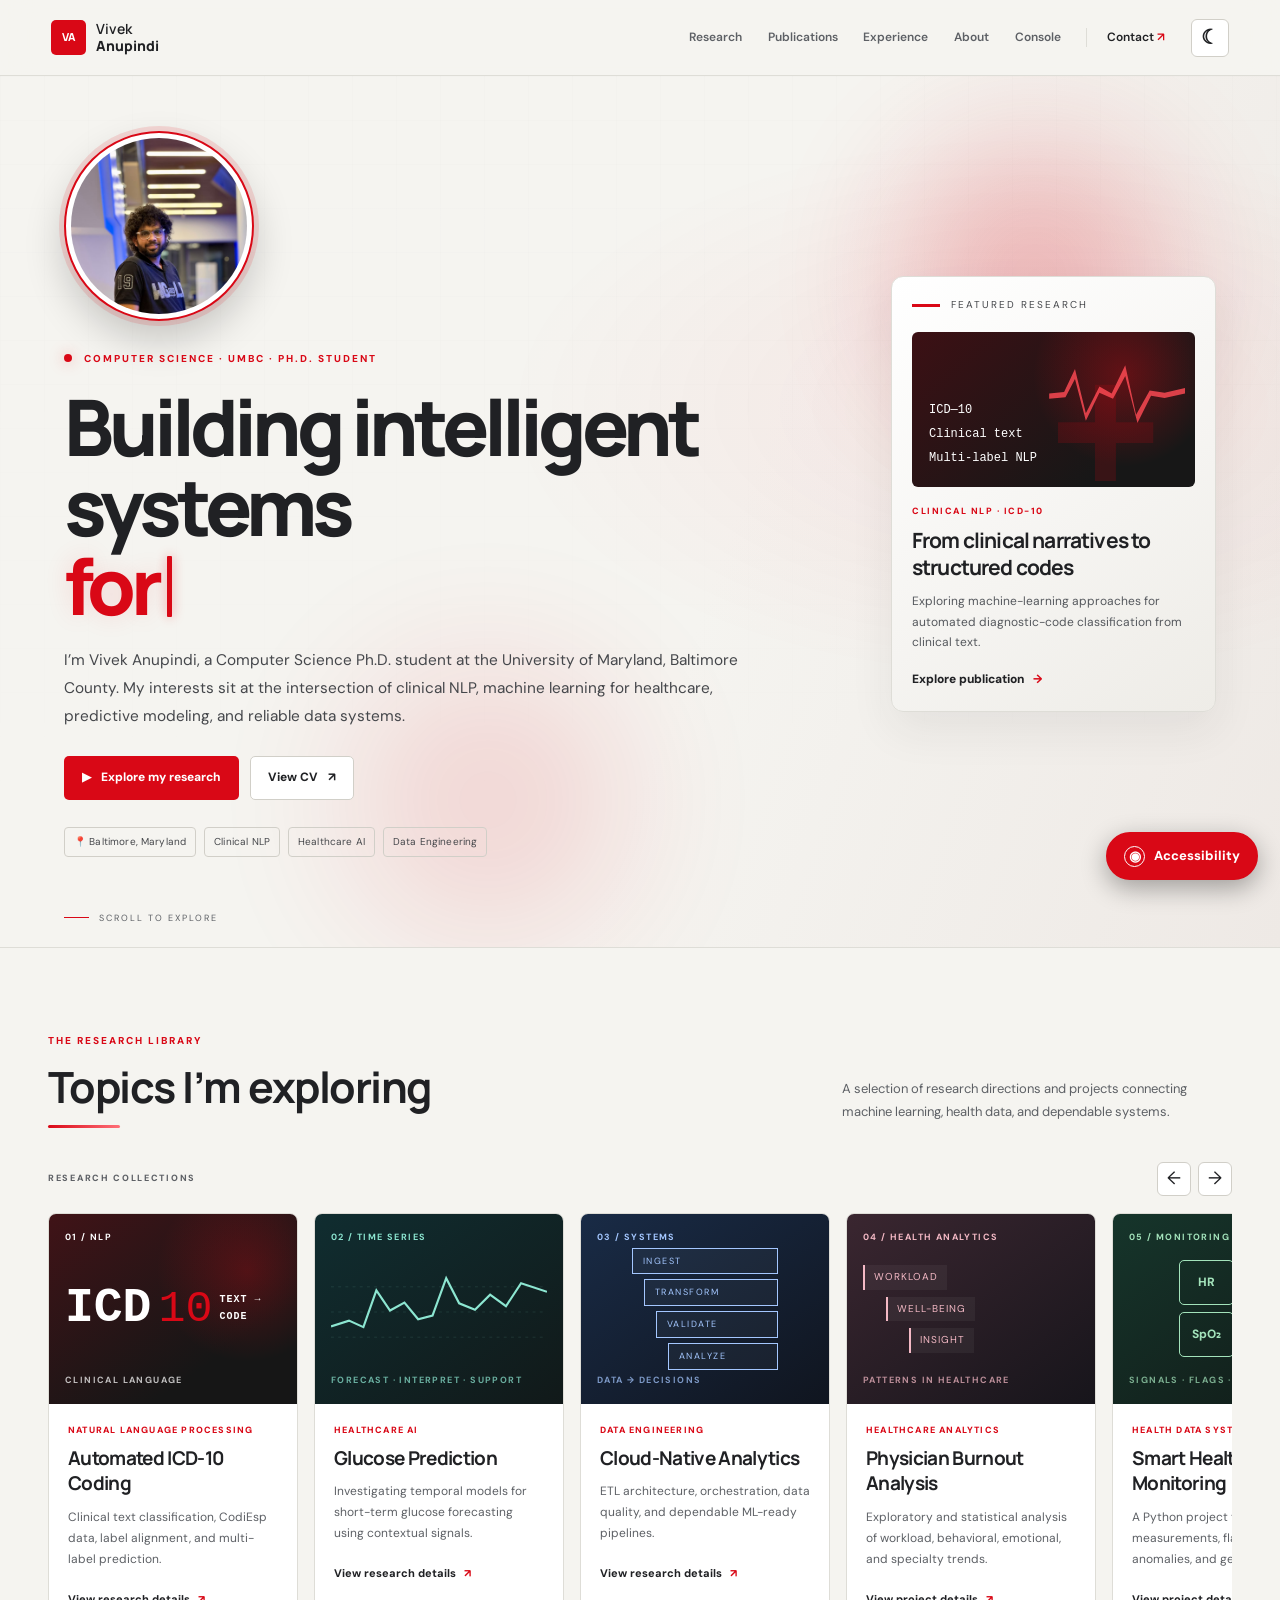
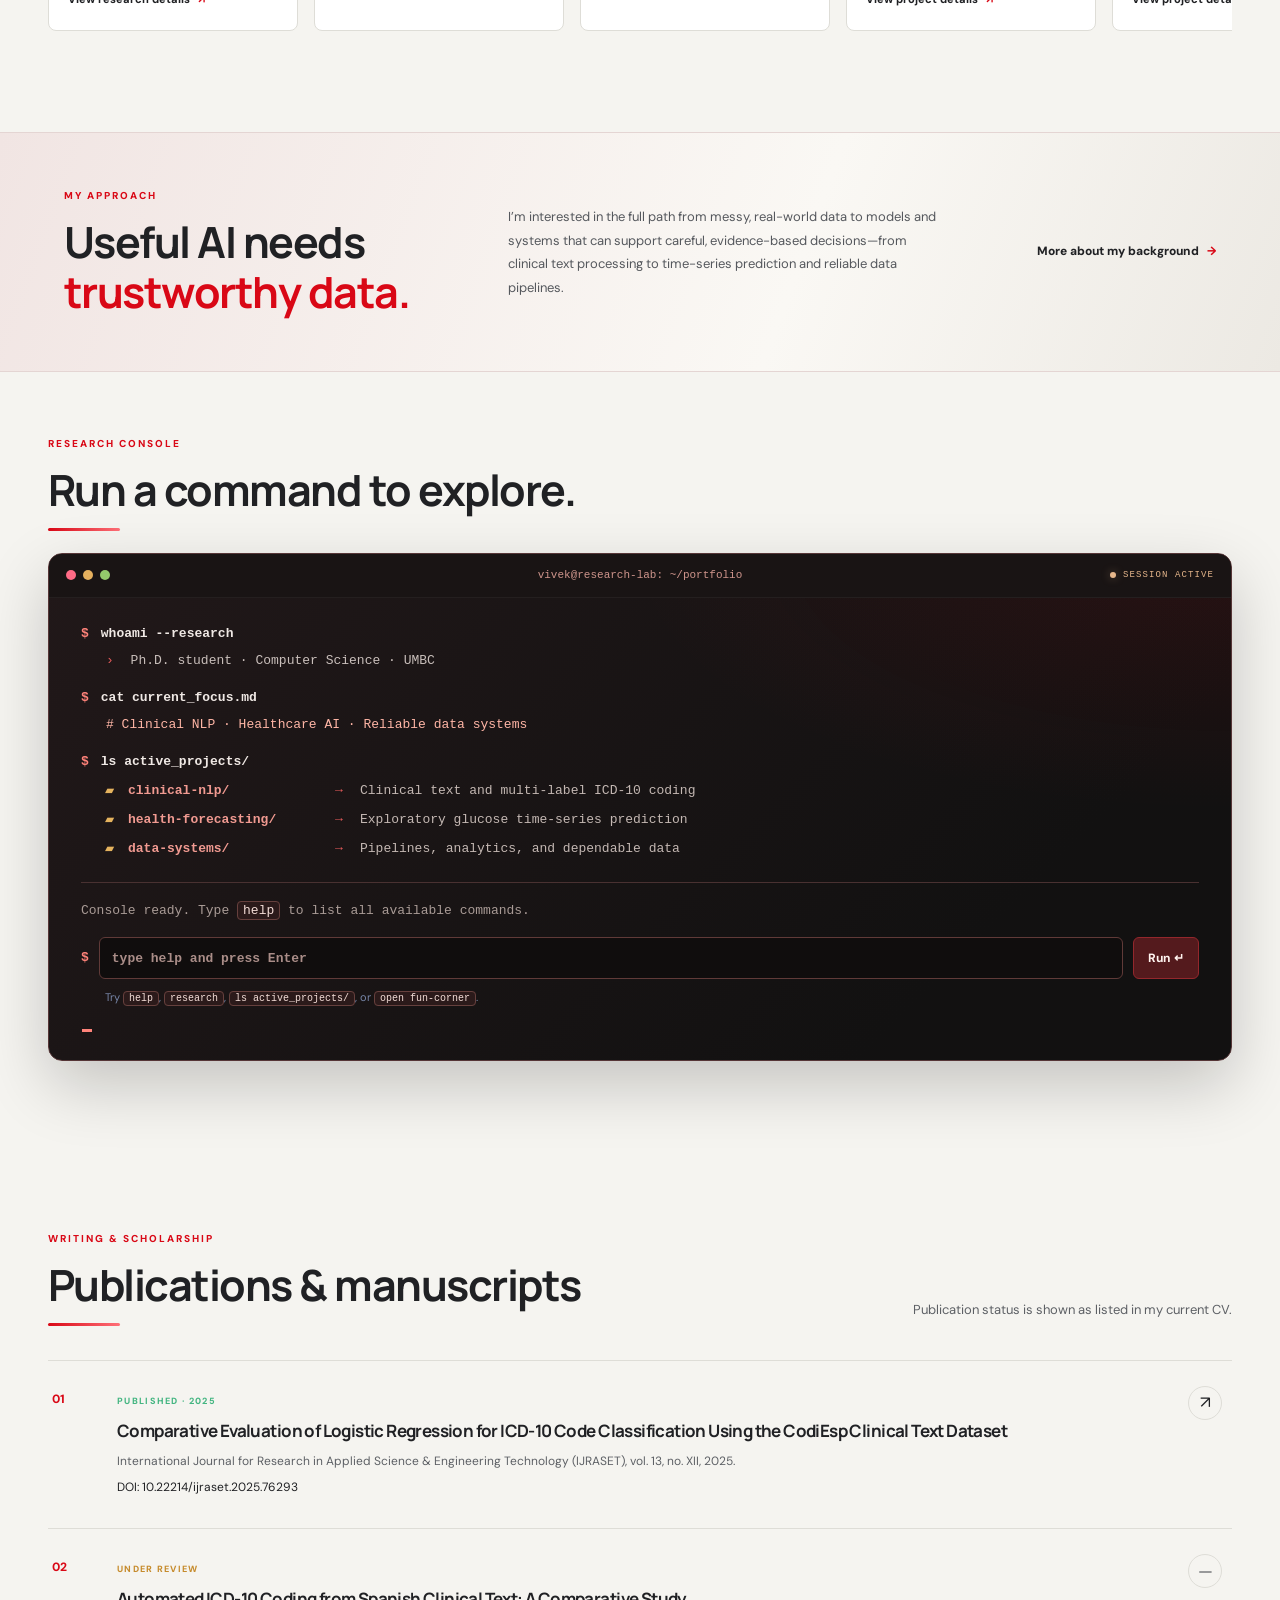
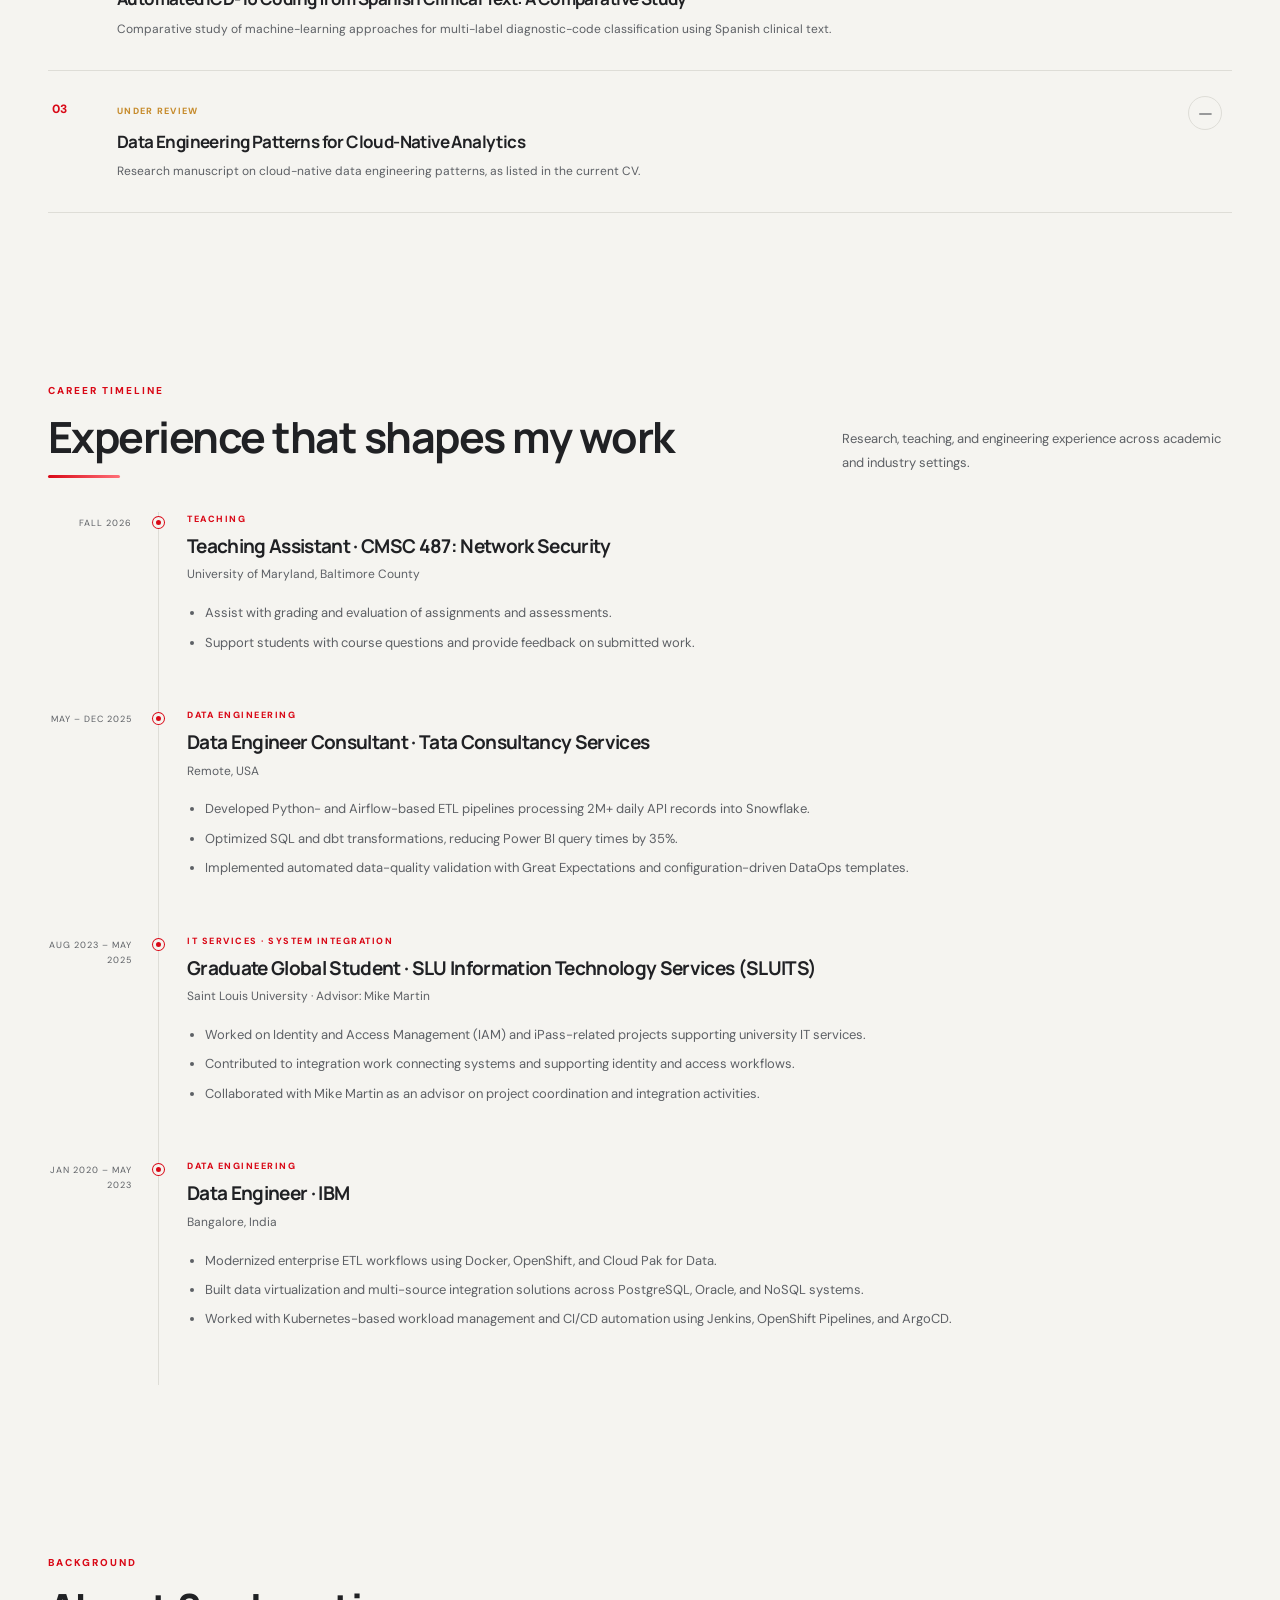
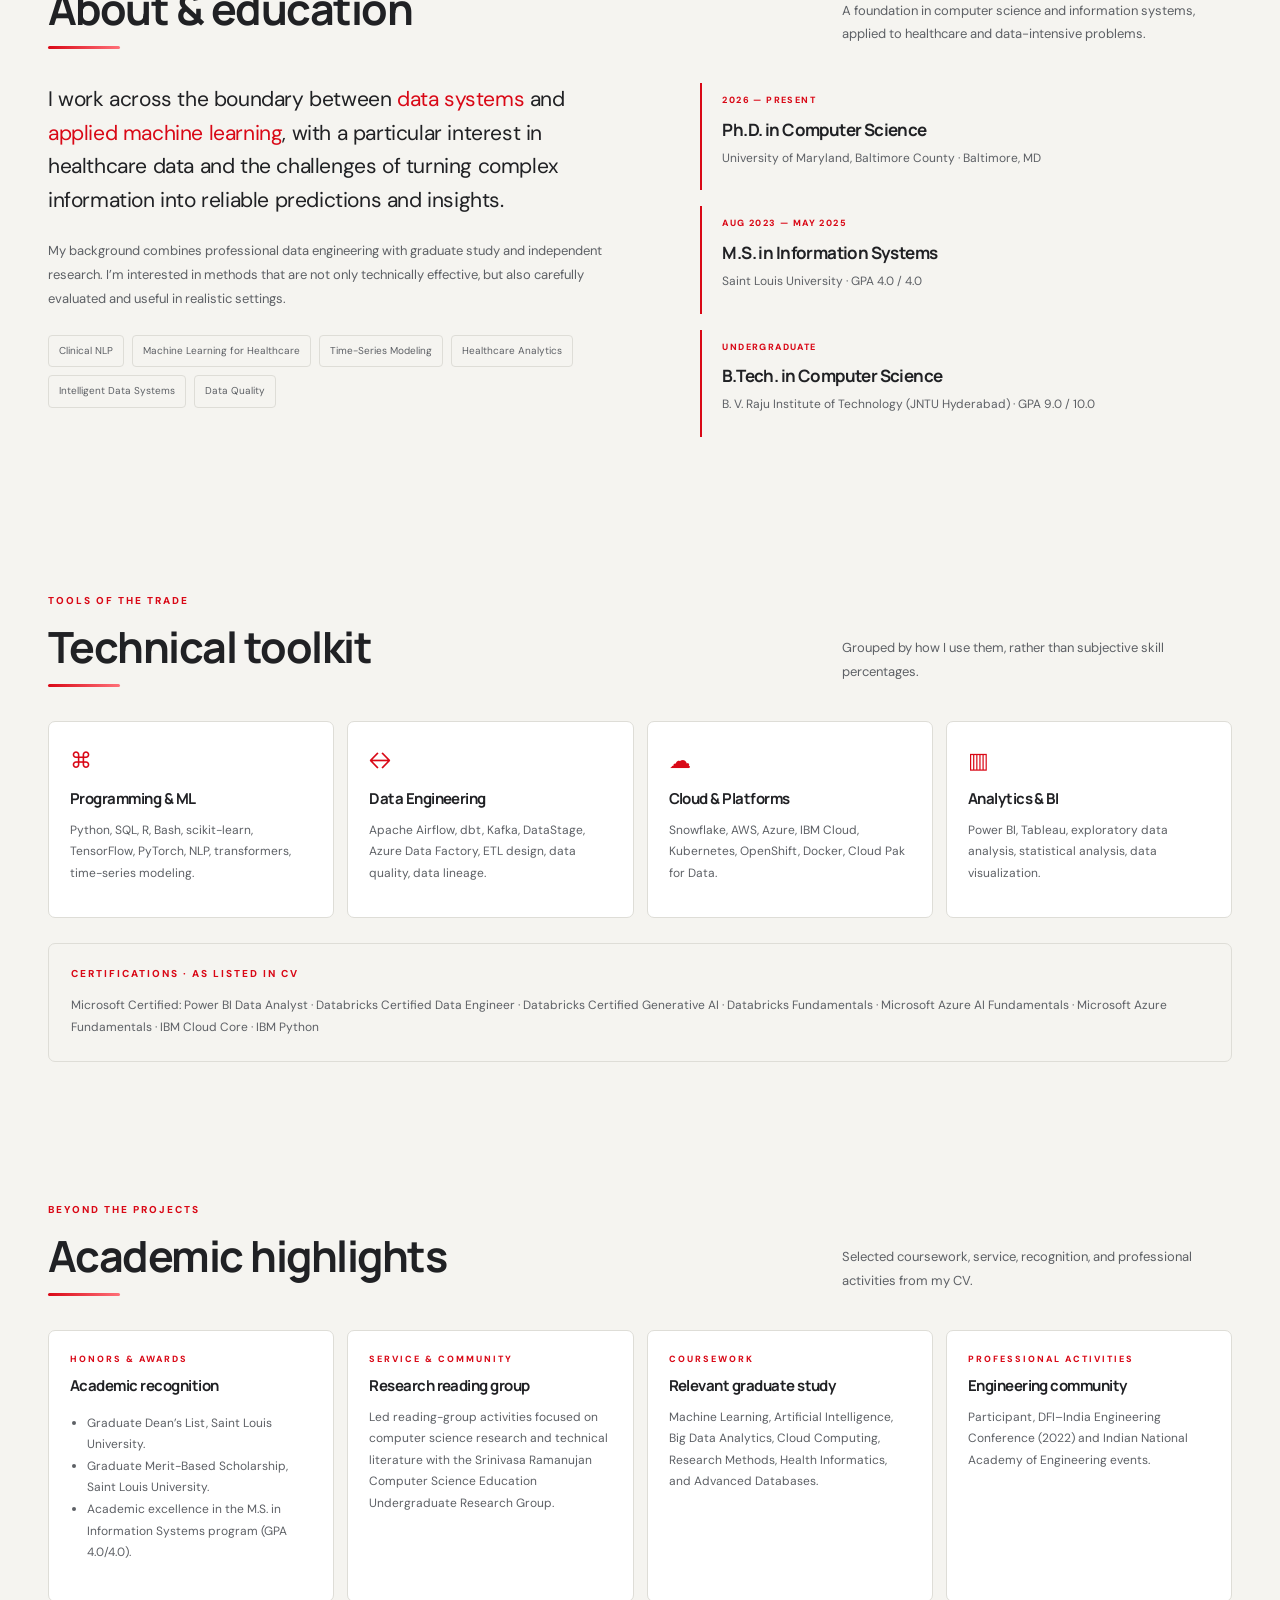
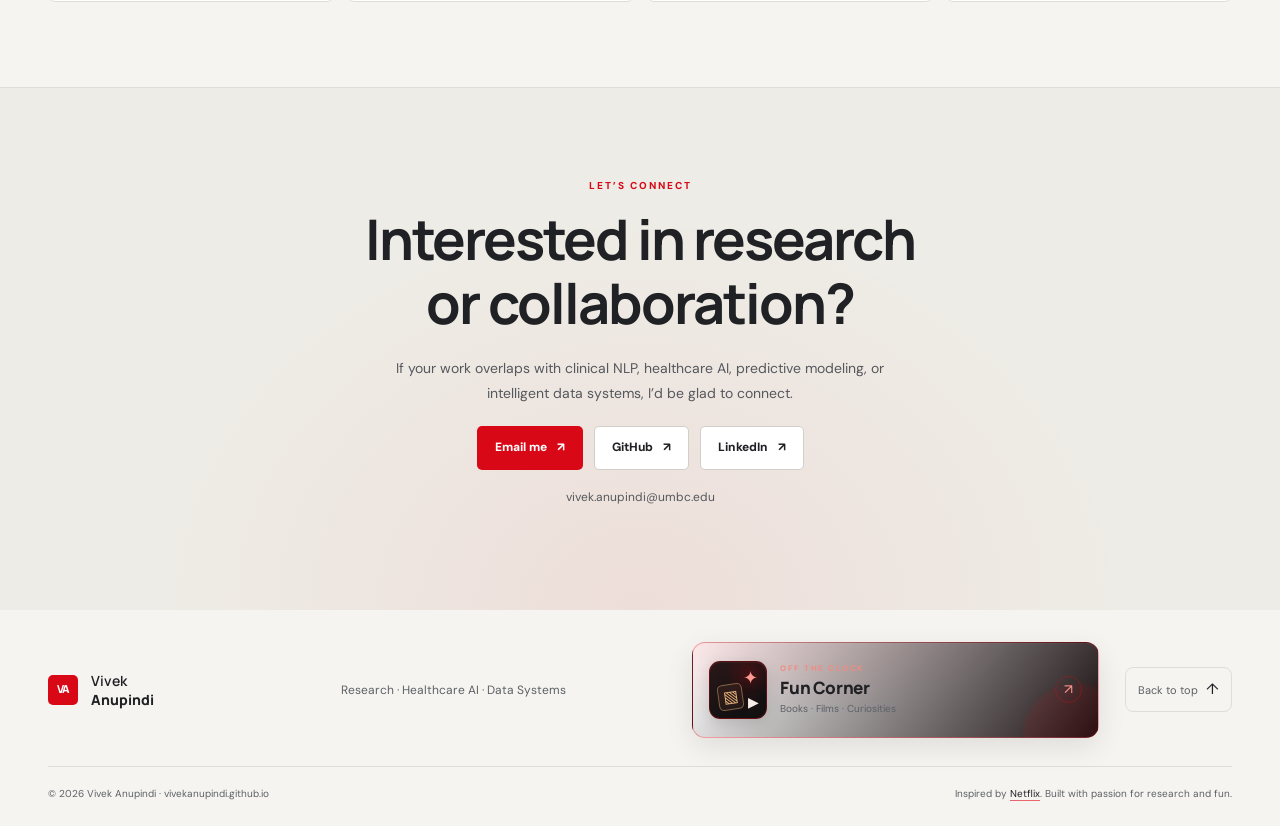
==== commit 493cc5bb: "Provide explicit text values for hero typewriter lines" ====
--- a/index.html
+++ b/index.html
@@ -11,7 +11,7 @@
   <meta property="og:url" content="https://vivekanupindi.github.io/">
   <link rel="canonical" href="https://vivekanupindi.github.io/">
   <link rel="icon" href="assets/favicon.svg" type="image/svg+xml">
-  <link rel="stylesheet" href="styles.css?v=20261101-typewriter1">
+  <link rel="stylesheet" href="styles.css?v=20261101-typewriterfix1">
   <title>Vivek Anupindi | Research Portfolio</title>
   <link rel="preconnect" href="https://fonts.googleapis.com">
   <link rel="preconnect" href="https://fonts.gstatic.com" crossorigin>
@@ -38,8 +38,8 @@
         <div class="headshot-wrap"><img class="headshot" src="assets/headshot.jpeg" alt="Headshot of Vivek Anupindi" loading="eager" decoding="async" onerror="this.parentElement.style.display='none'"></div>
         <p class="eyebrow"><span class="status-dot"></span> COMPUTER SCIENCE · UMBC · PH.D. STUDENT</p>
         <h1 id="hero-title" class="typewriter-title" aria-label="Building intelligent systems for human health.">
-          <span class="typewriter-line typewriter-line-main" data-typewriter-line aria-hidden="true">Building intelligent systems</span>
-          <span class="typewriter-line typewriter-line-accent" data-typewriter-line aria-hidden="true">for human health.</span>
+          <span class="typewriter-line typewriter-line-main" data-typewriter-line="Building intelligent systems" aria-hidden="true">Building intelligent systems</span>
+          <span class="typewriter-line typewriter-line-accent" data-typewriter-line="for human health." aria-hidden="true">for human health.</span>
         </h1>
         <p class="hero-lede">I’m Vivek Anupindi, a Computer Science Ph.D. student at the University of Maryland, Baltimore County. My interests sit at the intersection of clinical NLP, machine learning for healthcare, predictive modeling, and reliable data systems.</p>
         <div class="hero-actions">
@@ -275,6 +275,6 @@
   </aside>
 
   <dialog class="detail-dialog" id="detail-dialog" aria-labelledby="dialog-title"><button class="dialog-close" aria-label="Close details">×</button><p class="eyebrow" id="dialog-kicker">RESEARCH DETAILS</p><h2 id="dialog-title">Research details</h2><div id="dialog-body"></div></dialog>
-  <script src="main.js?v=20261101-typewriter1" defer></script>
+  <script src="main.js?v=20261101-typewriterfix1" defer></script>
 </body>
 </html>
--- a/styles.css
+++ b/styles.css
@@ -2991,3 +2991,71 @@
 .terminal-caret {
   background: #ff837a;
 }
+
+/* =========================================================
+   Hero typewriter headline
+   ========================================================= */
+
+.hero h1.typewriter-title {
+  display: flex;
+  flex-direction: column;
+  align-items: flex-start;
+  gap: 0;
+  max-width: 850px;
+}
+
+.hero h1.typewriter-title .typewriter-line {
+  display: block;
+  width: fit-content;
+  max-width: 100%;
+  min-height: 1.02em;
+}
+
+.hero h1.typewriter-title .typewriter-line-main {
+  color: var(--text) !important;
+}
+
+.hero h1.typewriter-title .typewriter-line-accent {
+  color: var(--red) !important;
+  text-shadow: 0 0 26px #e5091420;
+}
+
+.typewriter-title .typewriter-line.is-typing-current::after {
+  content: "";
+  display: inline-block;
+  width: .065em;
+  height: .78em;
+  margin-left: .12em;
+  border-radius: 1px;
+  background: var(--red);
+  vertical-align: -.02em;
+  box-shadow: 0 0 12px #e5091466;
+  animation: hero-typewriter-cursor 820ms steps(2, end) infinite;
+}
+
+@keyframes hero-typewriter-cursor {
+  0%, 48% { opacity: 1; }
+  49%, 100% { opacity: 0; }
+}
+
+/* Make the typing rhythm comfortable on narrow screens too. */
+@media (max-width: 760px) {
+  .hero h1.typewriter-title {
+    max-width: 100%;
+  }
+
+  .hero h1.typewriter-title .typewriter-line {
+    width: auto;
+  }
+}
+
+/* Motion preferences disable the cursor blink; JavaScript finishes the text. */
+body.a11y-reduce-motion .typewriter-title .typewriter-line::after {
+  animation: none !important;
+}
+
+@media (prefers-reduced-motion: reduce) {
+  .typewriter-title .typewriter-line::after {
+    animation: none !important;
+  }
+}
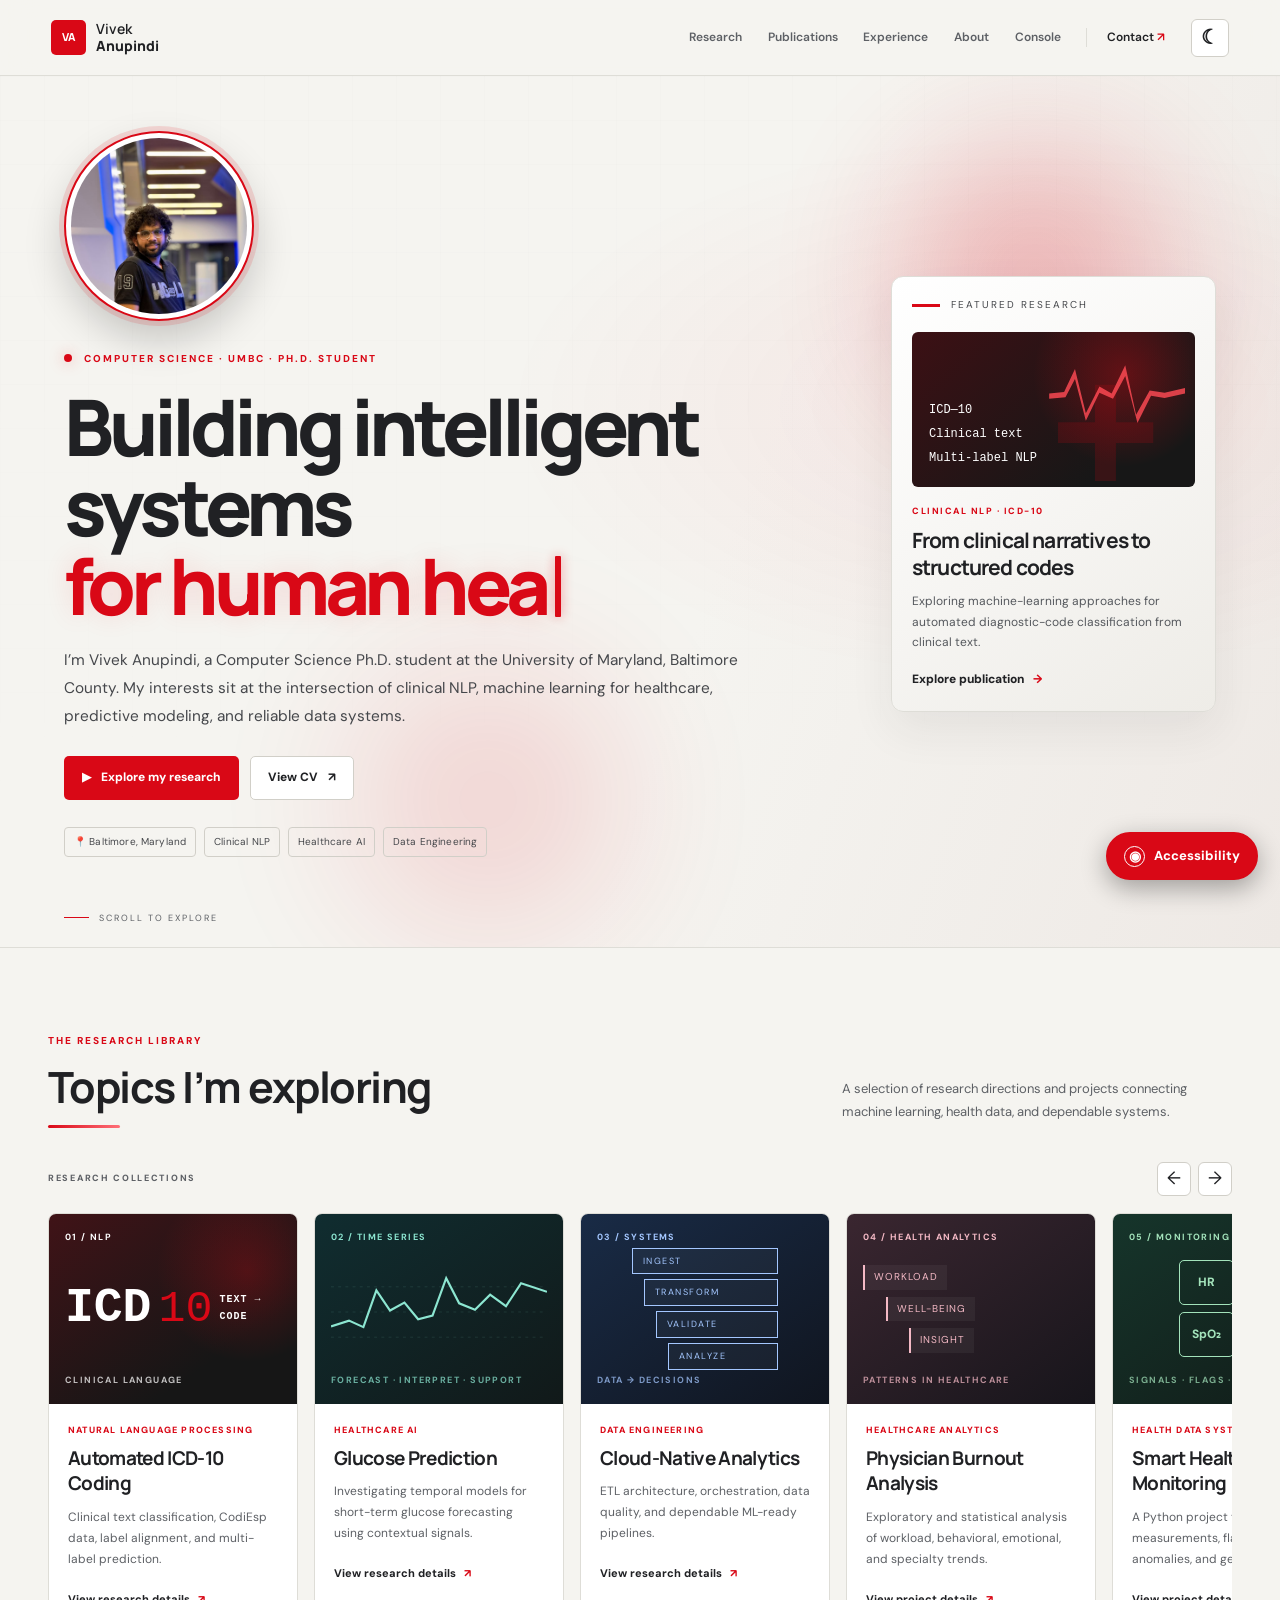
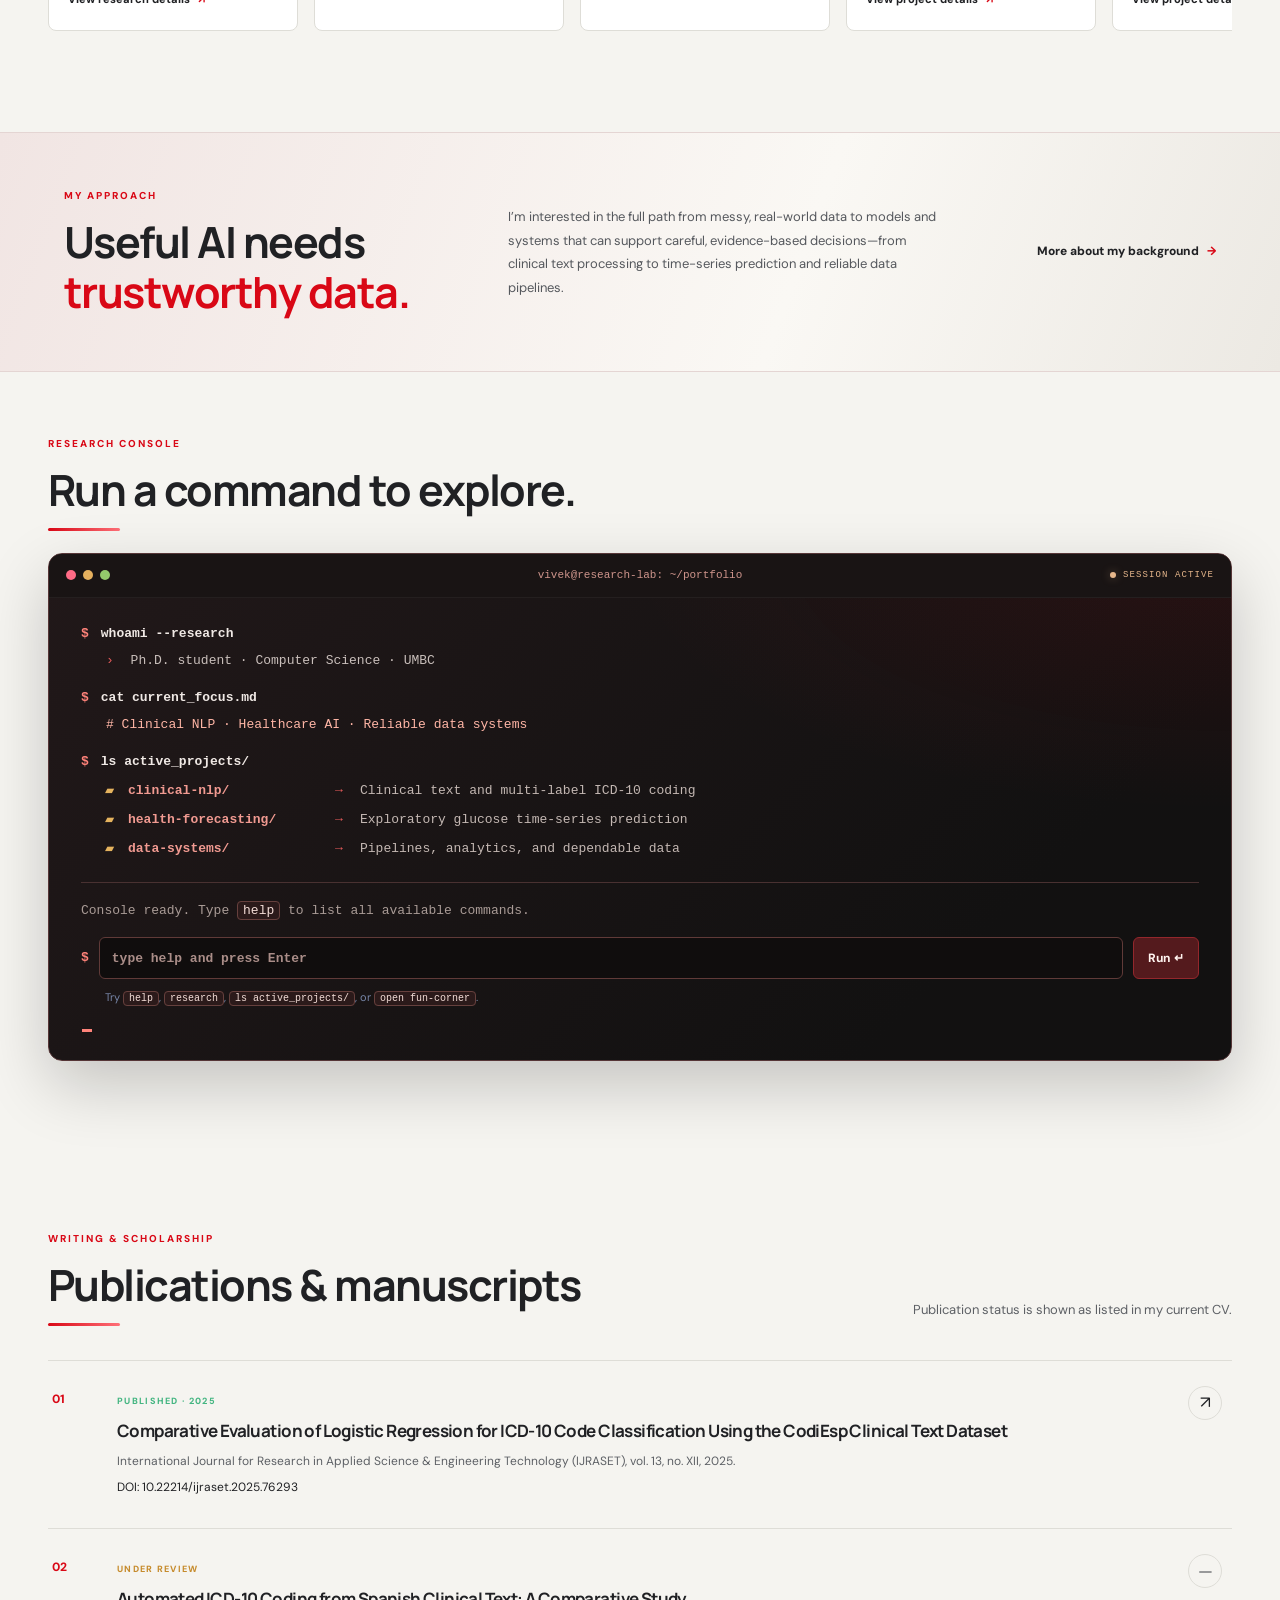
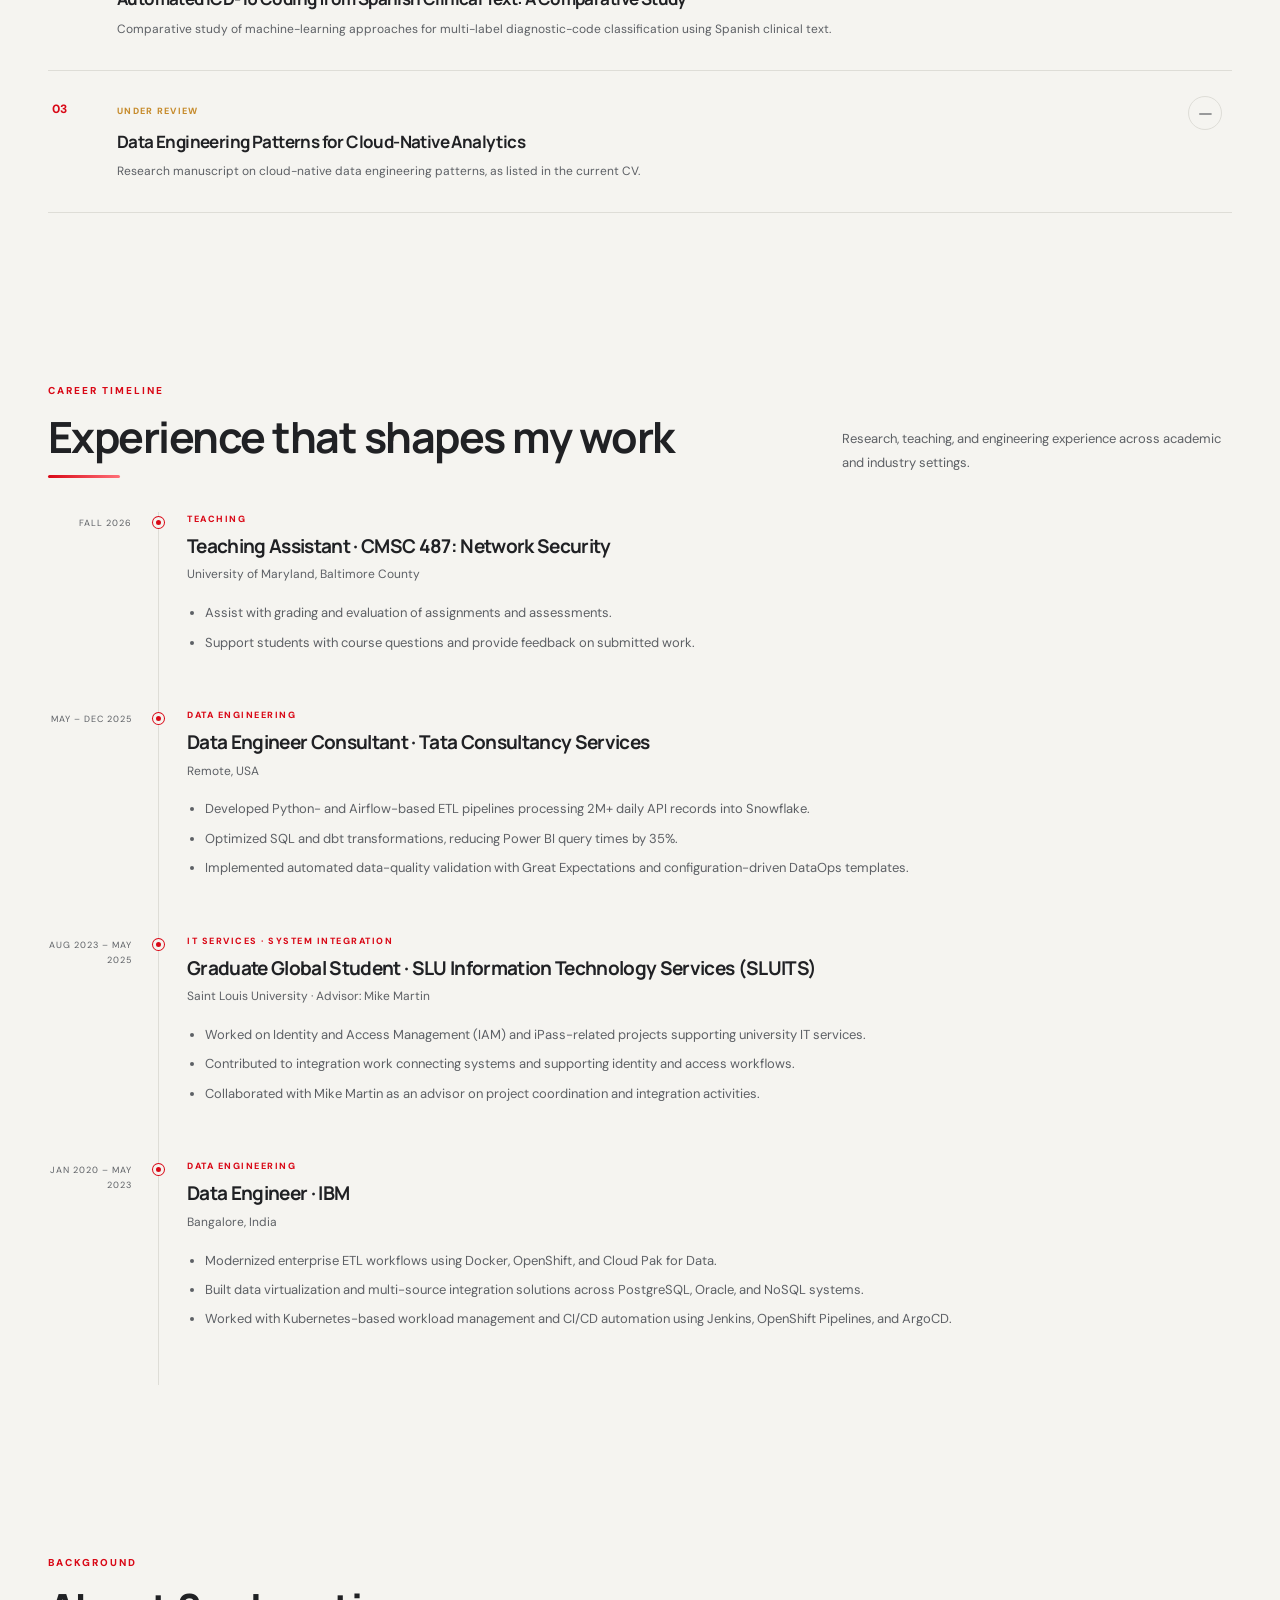
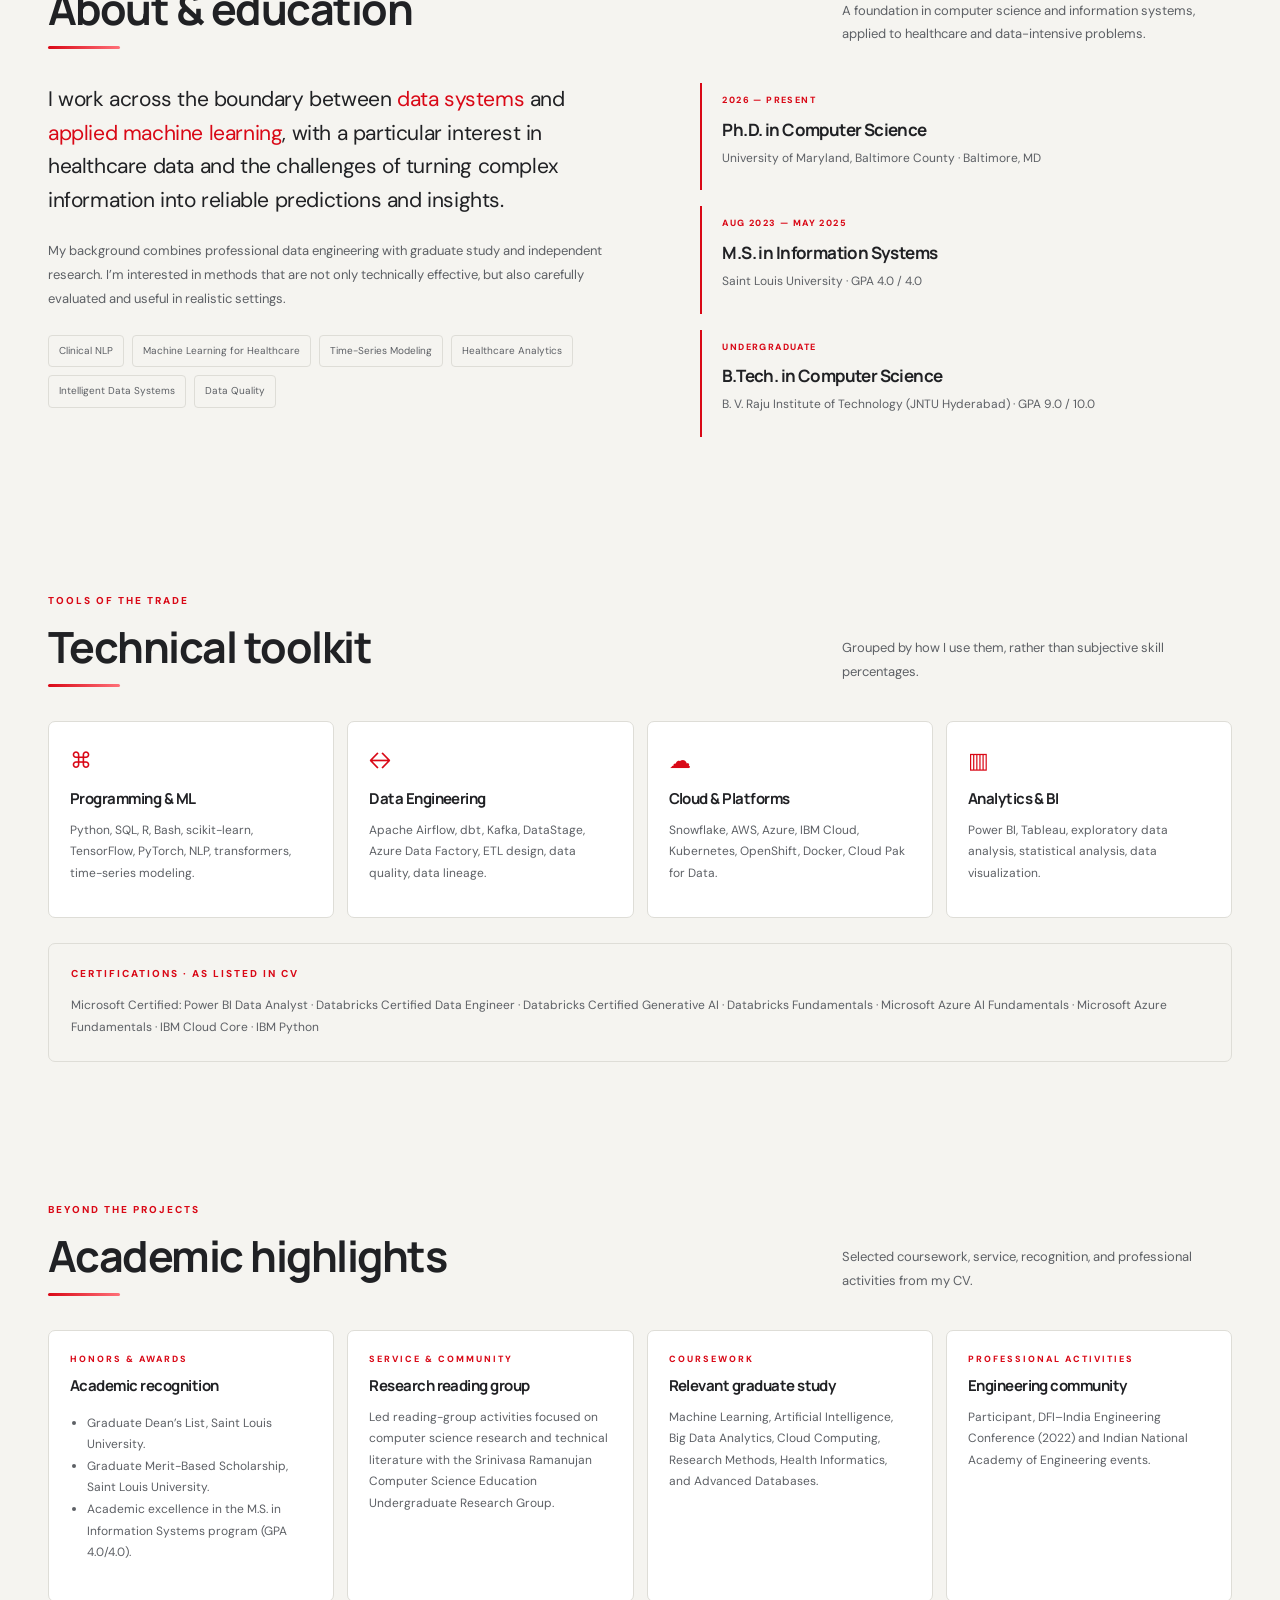
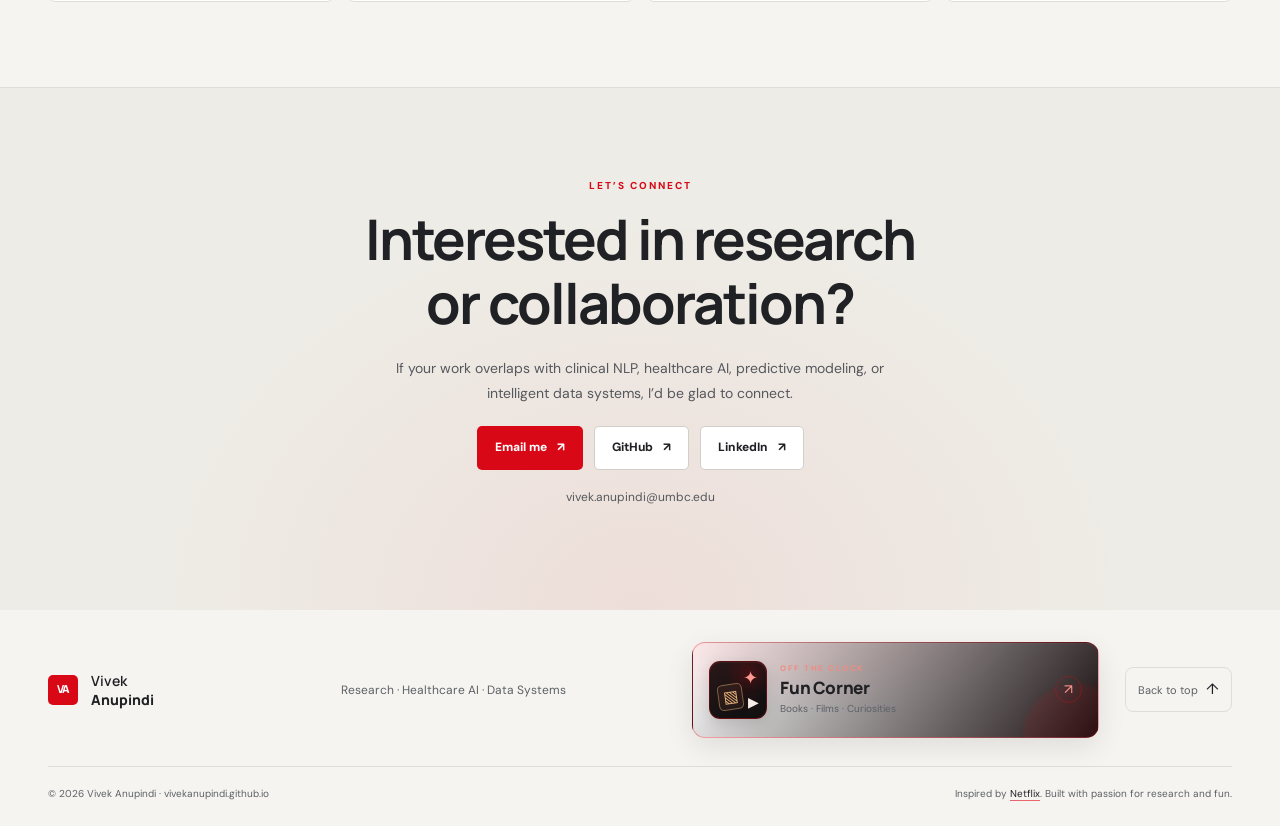
==== commit b8f2e77c: "Add speak page controls to accessibility panel" ====
--- a/index.html
+++ b/index.html
@@ -265,6 +265,15 @@
           <input id="a11y-highlight-headings" type="checkbox" data-a11y-setting="highlightHeadings">
           <span>Highlight Headings</span>
         </label>
+        <div class="accessibility-speech-tools">
+          <p class="accessibility-speech-copy">Listen to the page with your browser's built-in voice.</p>
+          <div class="accessibility-speech-controls">
+            <button class="accessibility-speech-start" id="a11y-speak-page" type="button">Speak this page aloud</button>
+            <button class="accessibility-speech-secondary" id="a11y-speech-pause" type="button" disabled>Pause</button>
+            <button class="accessibility-speech-secondary" id="a11y-speech-stop" type="button" disabled>Stop</button>
+          </div>
+          <p class="accessibility-speech-status" id="a11y-speech-status" role="status" aria-live="polite">Speech is ready when you are.</p>
+        </div>
       </section>
     </div>
 
--- a/styles.css
+++ b/styles.css
@@ -14,6 +14,7 @@
   --line: #343434;
   --red: #e50914;
   --red-dark: #b80710;
+  --red-soft: #ff7770;
   --max: 1240px;
   --radius: 10px;
   --shadow: 0 22px 65px rgba(0, 0, 0, .22);
@@ -45,6 +46,7 @@
   --line: #deddd7;
   --red: #d90816;
   --red-dark: #b40712;
+  --red-soft: #b40712;
 }
 
 a {
@@ -1013,9 +1015,9 @@
   height: 100vh;
   height: 100dvh;
   overflow: hidden;
-  border-left: 1px solid #314668;
-  background: #1b2745;
-  color: #eef3ff;
+  border-left: 1px solid var(--line);
+  background: var(--panel);
+  color: var(--text);
   box-shadow: -18px 0 55px #0007;
   font-family: "DM Sans", Arial, sans-serif;
 }
@@ -1025,18 +1027,18 @@
   justify-content: space-between;
   gap: 20px;
   padding: 25px 26px 19px;
-  border-bottom: 4px solid #75c2e4;
+  border-bottom: 4px solid var(--red);
 }
 .accessibility-kicker {
   margin: 0 0 5px;
-  color: #9bdaf3;
+  color: var(--red-soft);
   font-size: 10px;
   font-weight: 800;
   letter-spacing: 1.5px;
 }
 .accessibility-panel-header h2 {
   margin: 0 0 10px;
-  color: #75c2e4;
+  color: var(--red-soft);
   font-size: clamp(25px, 4vw, 34px);
   line-height: 1.2;
   letter-spacing: -.025em;
@@ -1044,7 +1046,7 @@
 .accessibility-panel-intro {
   max-width: 360px;
   margin: 0;
-  color: #d4deef;
+  color: var(--muted);
   font-size: 12px;
   line-height: 1.6;
 }
@@ -1055,7 +1057,7 @@
   border: 1px solid transparent;
   border-radius: 6px;
   background: transparent;
-  color: #c3cee2;
+  color: var(--muted);
   cursor: pointer;
   font-size: 32px;
   line-height: 1;
@@ -1066,19 +1068,19 @@
   overflow-y: auto;
   overscroll-behavior: contain;
   padding: 22px 26px 26px;
-  scrollbar-color: #8b9bb1 #27324b;
+  scrollbar-color: var(--muted) var(--panel2);
   scrollbar-width: auto;
 }
 .accessibility-group {
   margin: 0 0 22px;
   padding: 24px 22px 18px;
-  border: 1px solid #1f2d4b;
+  border: 1px solid var(--line);
   border-radius: 12px;
-  background: #15213d;
+  background: var(--panel2);
 }
 .accessibility-group h3 {
   margin: 0 0 20px;
-  color: #f1f4fc;
+  color: var(--text);
   font-size: 20px;
   line-height: 1.35;
   letter-spacing: -.02em;
@@ -1091,7 +1093,7 @@
   margin: 7px 0;
   padding: 5px 2px;
   border-radius: 6px;
-  color: #e2e9f6;
+  color: var(--text);
   cursor: pointer;
   font-size: 16px;
   line-height: 1.45;
@@ -1101,41 +1103,41 @@
   width: 23px;
   height: 23px;
   margin: 0 0 0 2px;
-  accent-color: #75c2e4;
+  accent-color: var(--red);
   cursor: pointer;
 }
 .accessibility-option:focus-within {
-  outline: 2px solid #75c2e4;
+  outline: 2px solid var(--red-soft);
   outline-offset: 4px;
 }
 .accessibility-panel-footer {
   padding: 12px 26px 22px;
-  background: #1b2745;
+  background: var(--panel);
 }
 .accessibility-reset {
   display: block;
   width: 100%;
   min-height: 52px;
   padding: 13px 18px;
-  border: 2px solid #e33447;
+  border: 2px solid var(--red);
   border-radius: 8px;
-  background: #e33447;
+  background: var(--red);
   color: #fff;
   cursor: pointer;
   font-size: 15px;
   font-weight: 700;
 }
-.accessibility-reset:hover { background: #c92537; }
+.accessibility-reset:hover { background: var(--red-dark); }
 .accessibility-panel-footer p {
   margin: 10px 0 0;
-  color: #becbe0;
+  color: var(--muted);
   font-size: 10px;
   line-height: 1.5;
 }
 .accessibility-toggle:focus-visible,
 .accessibility-panel button:focus-visible,
 .accessibility-panel input:focus-visible {
-  outline: 3px solid #9fe5ff;
+  outline: 3px solid var(--red-soft);
   outline-offset: 4px;
 }
 
@@ -1150,6 +1152,7 @@
   --line: #fff;
   --red: #ffff00;
   --red-dark: #ffff00;
+  --red-soft: #ffff00;
   background: #000;
   color: #fff;
 }
@@ -1269,7 +1272,7 @@
 }
 body.a11y-highlight-headings :is(h1, h2, h3) {
   text-decoration: underline;
-  text-decoration-color: #75c2e4;
+  text-decoration-color: var(--red-soft);
   text-decoration-thickness: 2px;
   text-underline-offset: .18em;
 }
@@ -1464,7 +1467,7 @@
   width: 270px;
   height: 270px;
   border-radius: 50%;
-  background: radial-gradient(circle, #75c2e43b 0%, #75c2e410 44%, transparent 72%);
+  background: radial-gradient(circle, color-mix(in srgb, var(--red) 24%, transparent) 0%, color-mix(in srgb, var(--red) 6%, transparent) 44%, transparent 72%);
   pointer-events: none;
 }
 
@@ -1476,7 +1479,7 @@
   right: 0;
   width: 4px;
   height: 100%;
-  background: linear-gradient(180deg, #75c2e4, #e33447 55%, transparent);
+  background: linear-gradient(180deg, var(--red), var(--red-dark) 55%, transparent);
   opacity: .8;
   pointer-events: none;
 }
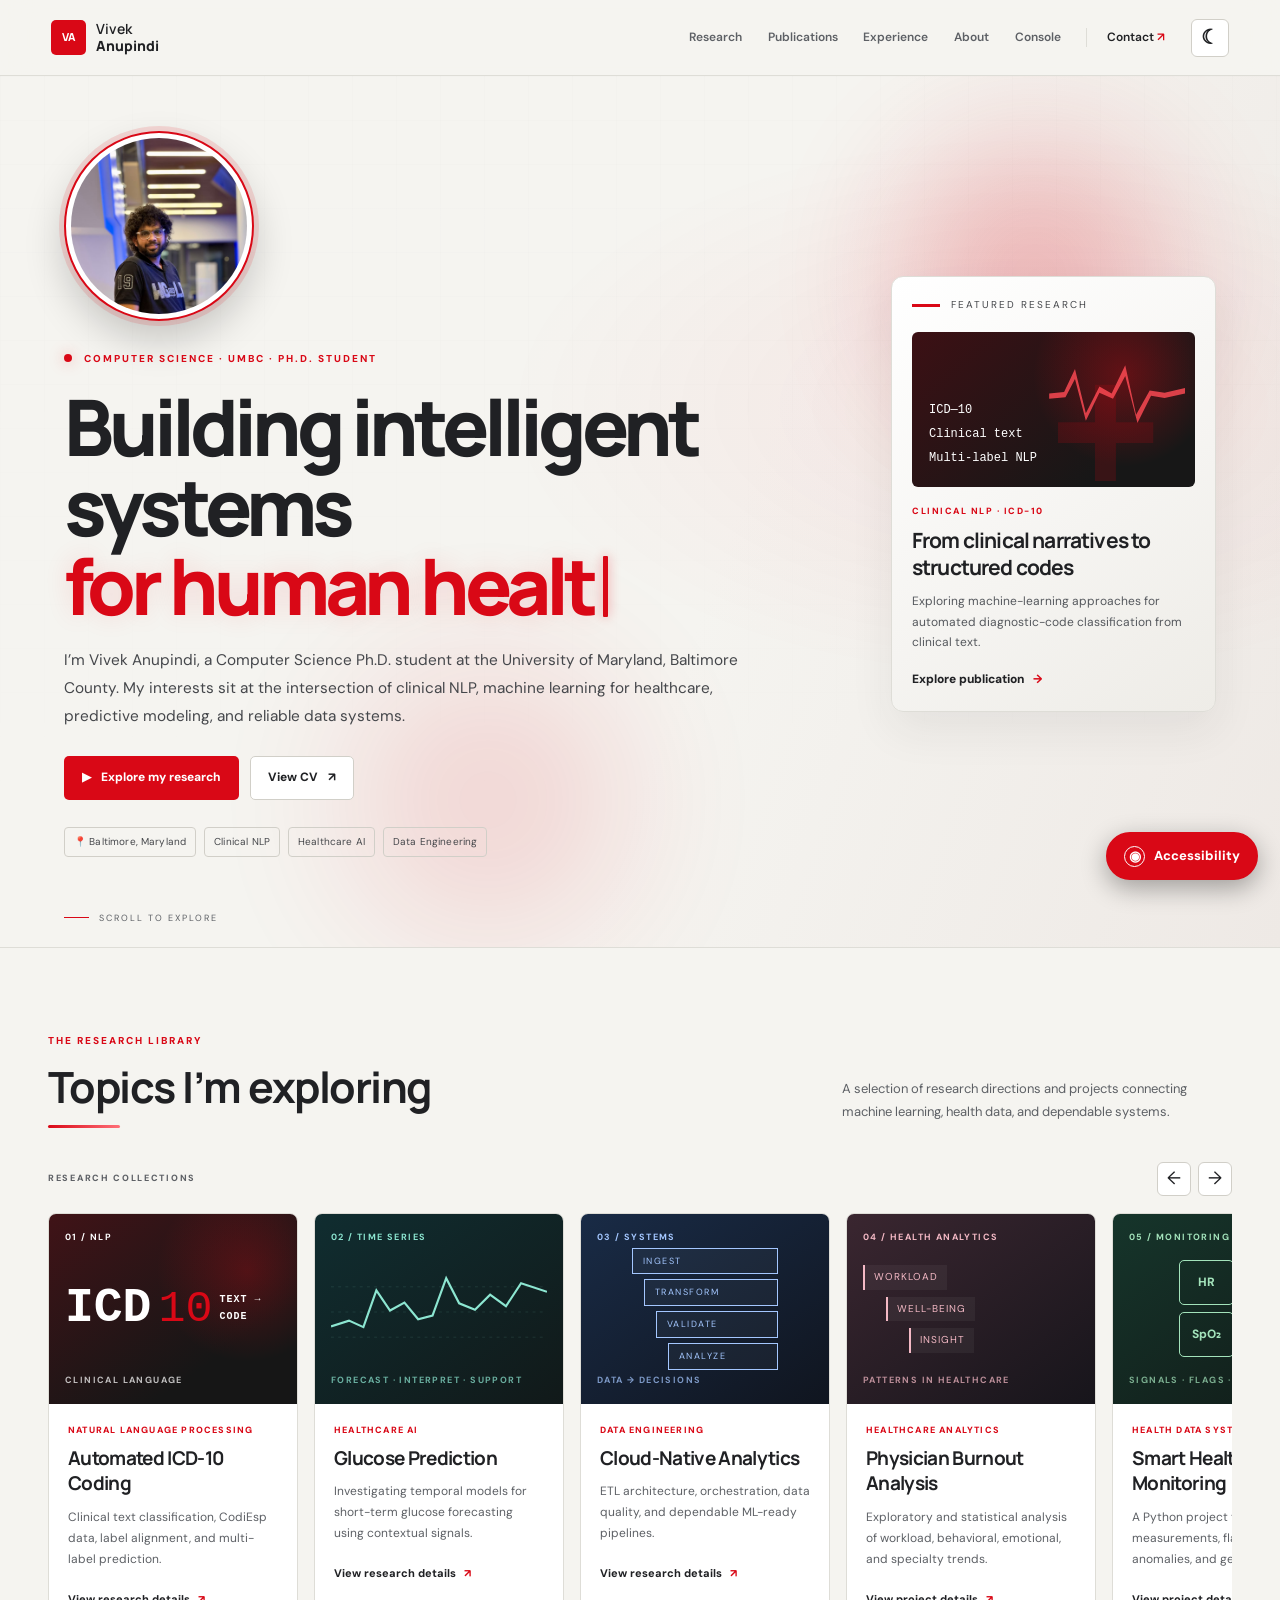
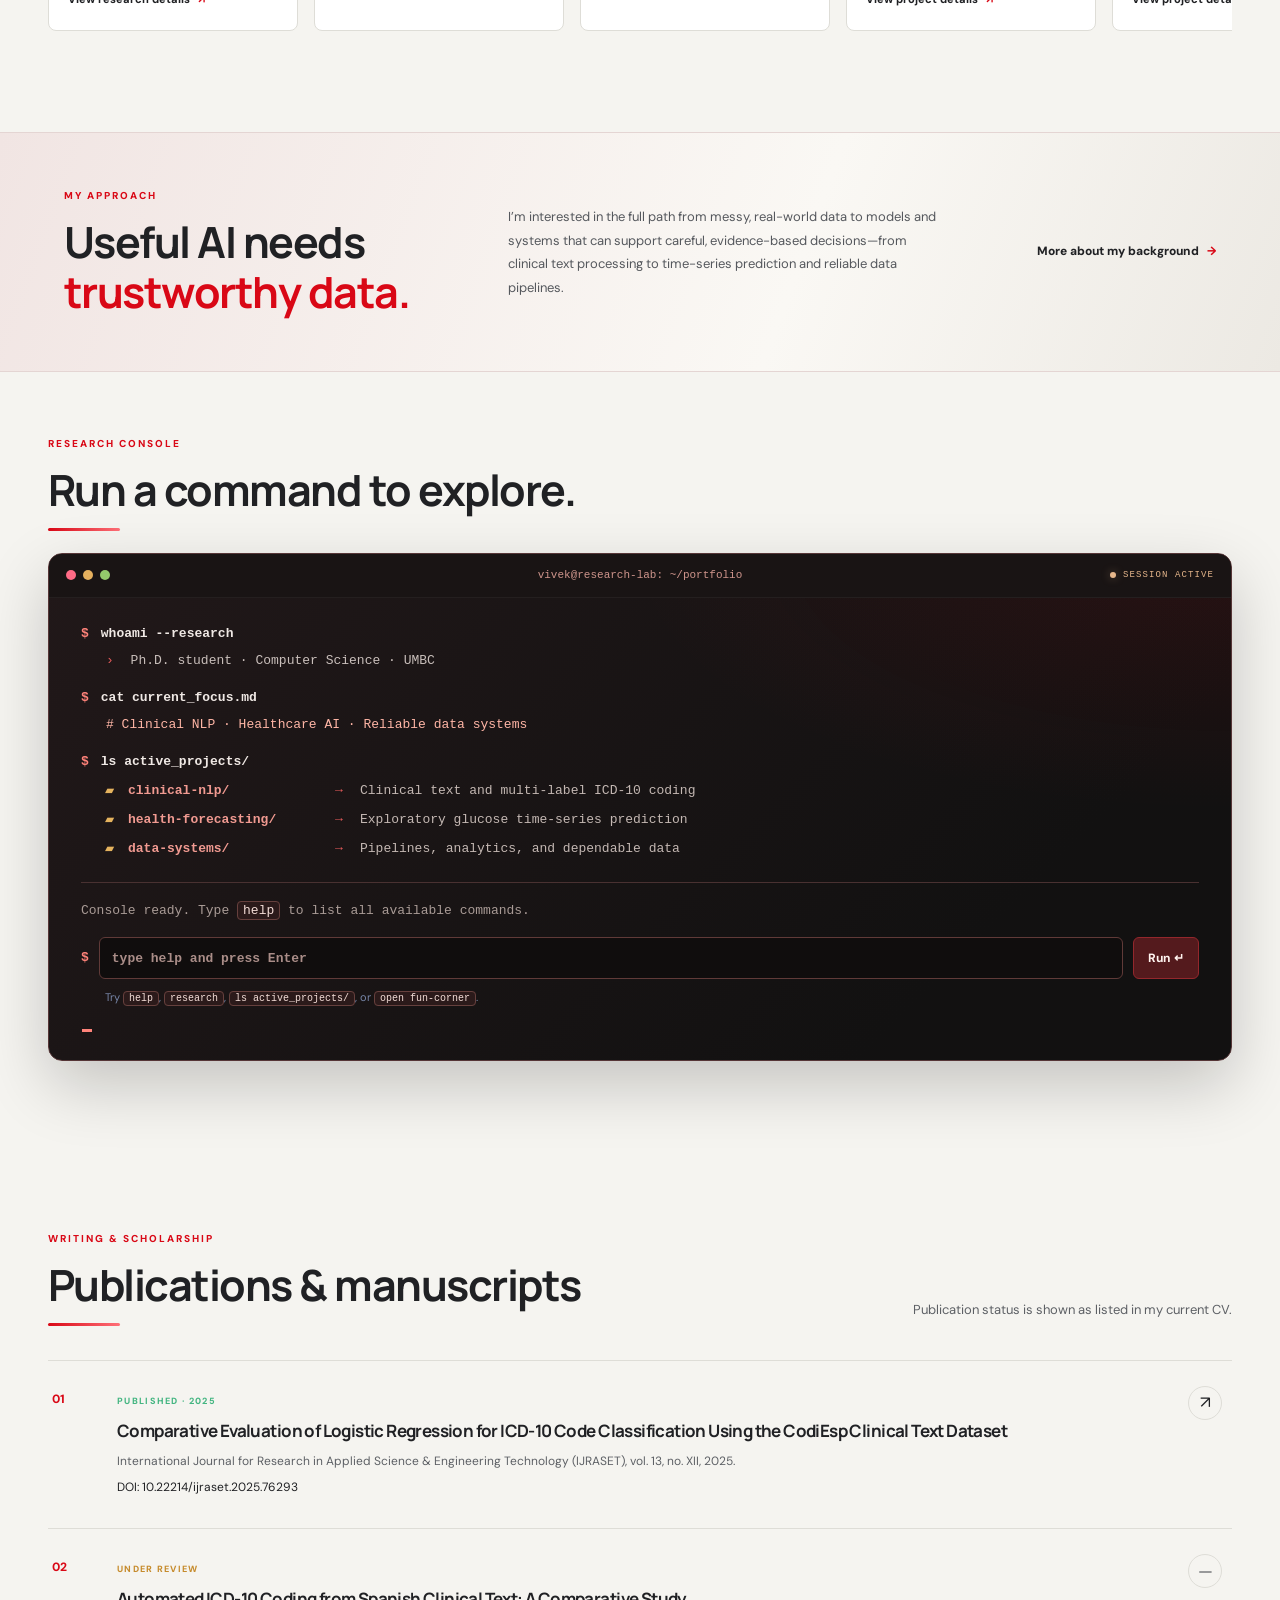
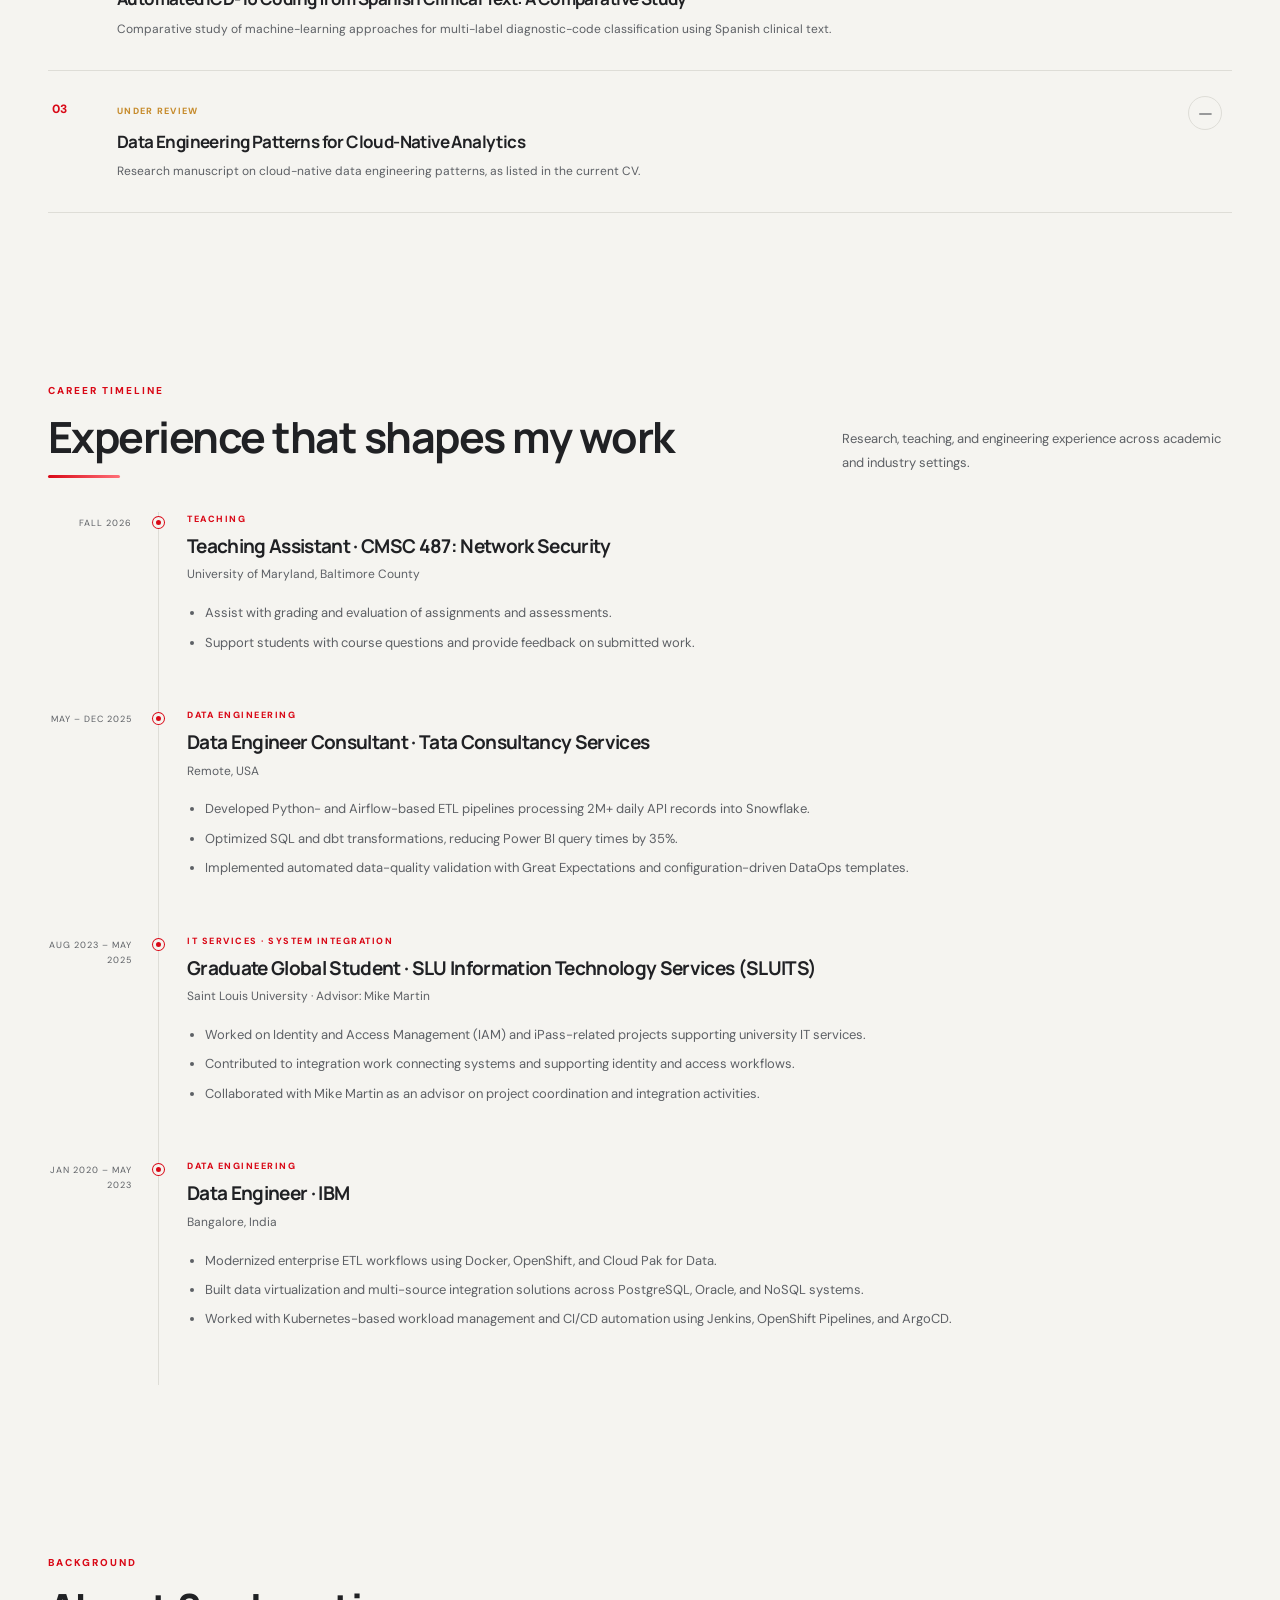
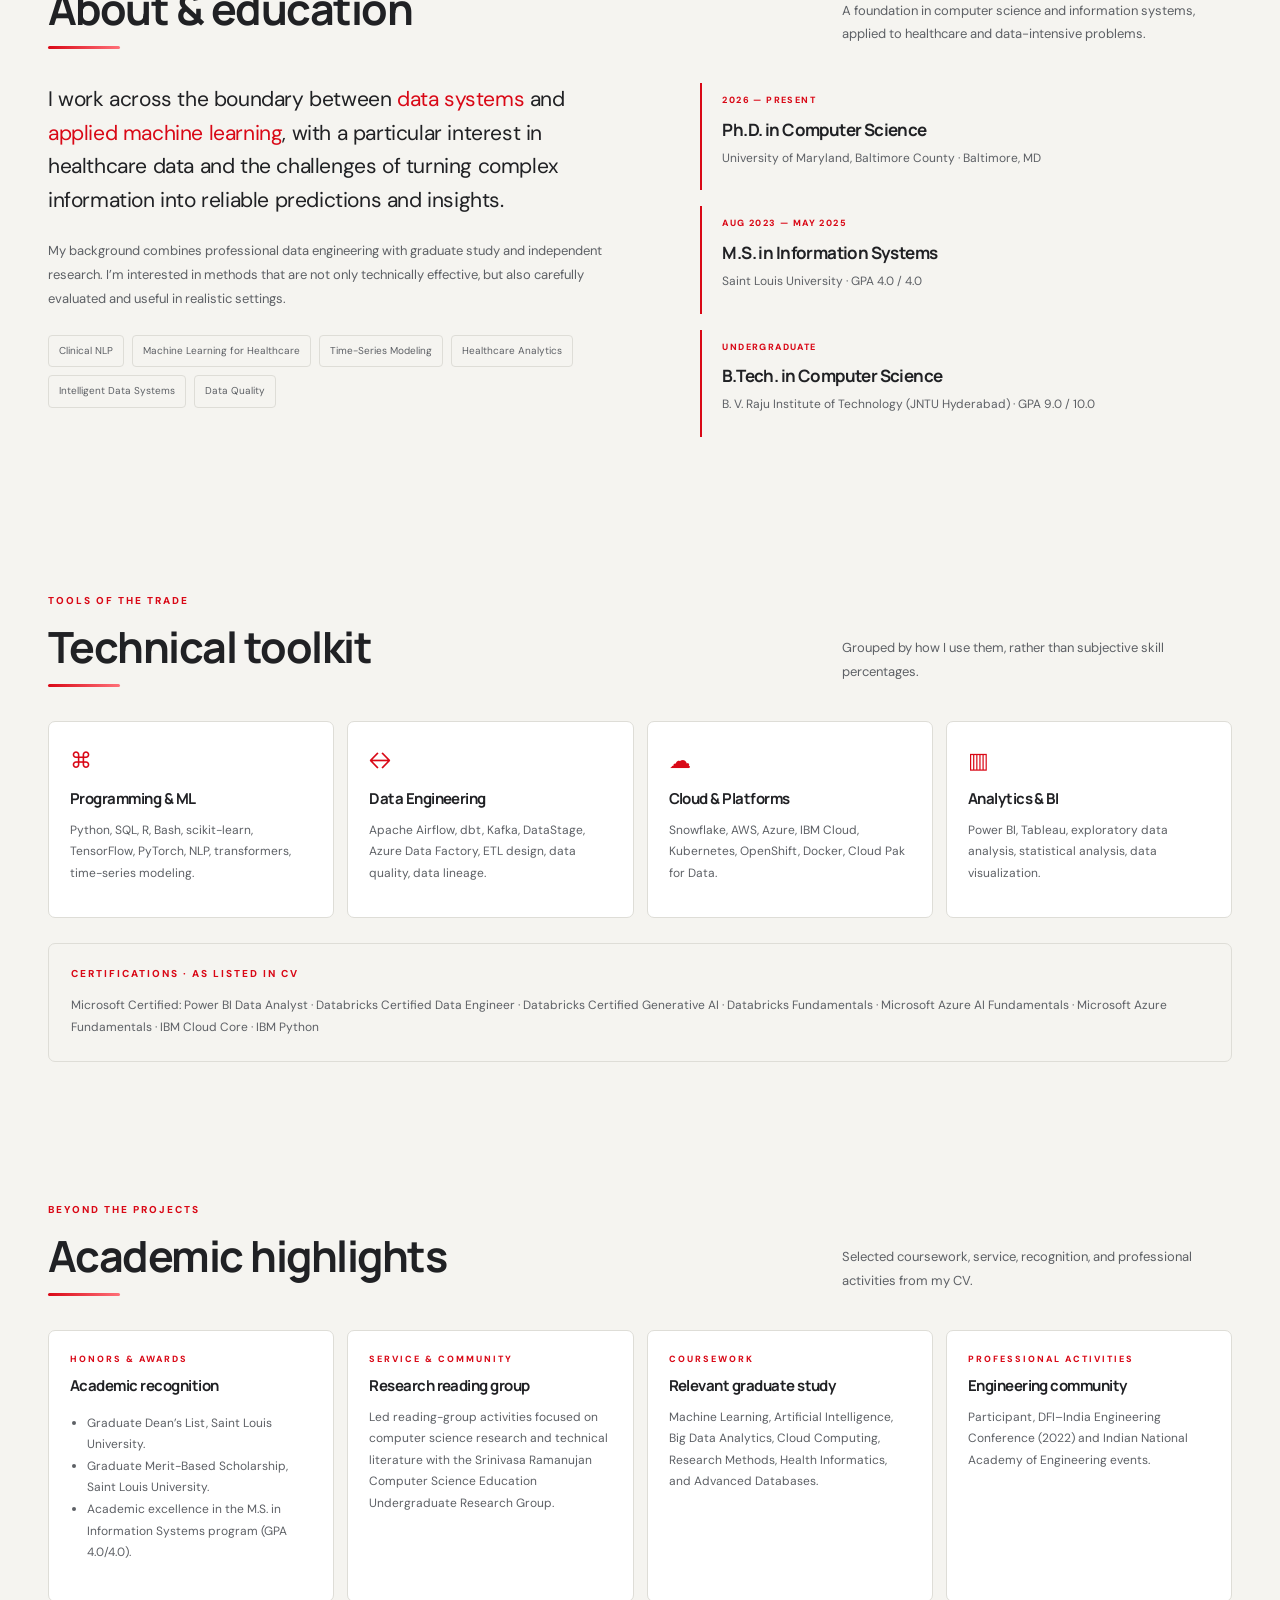
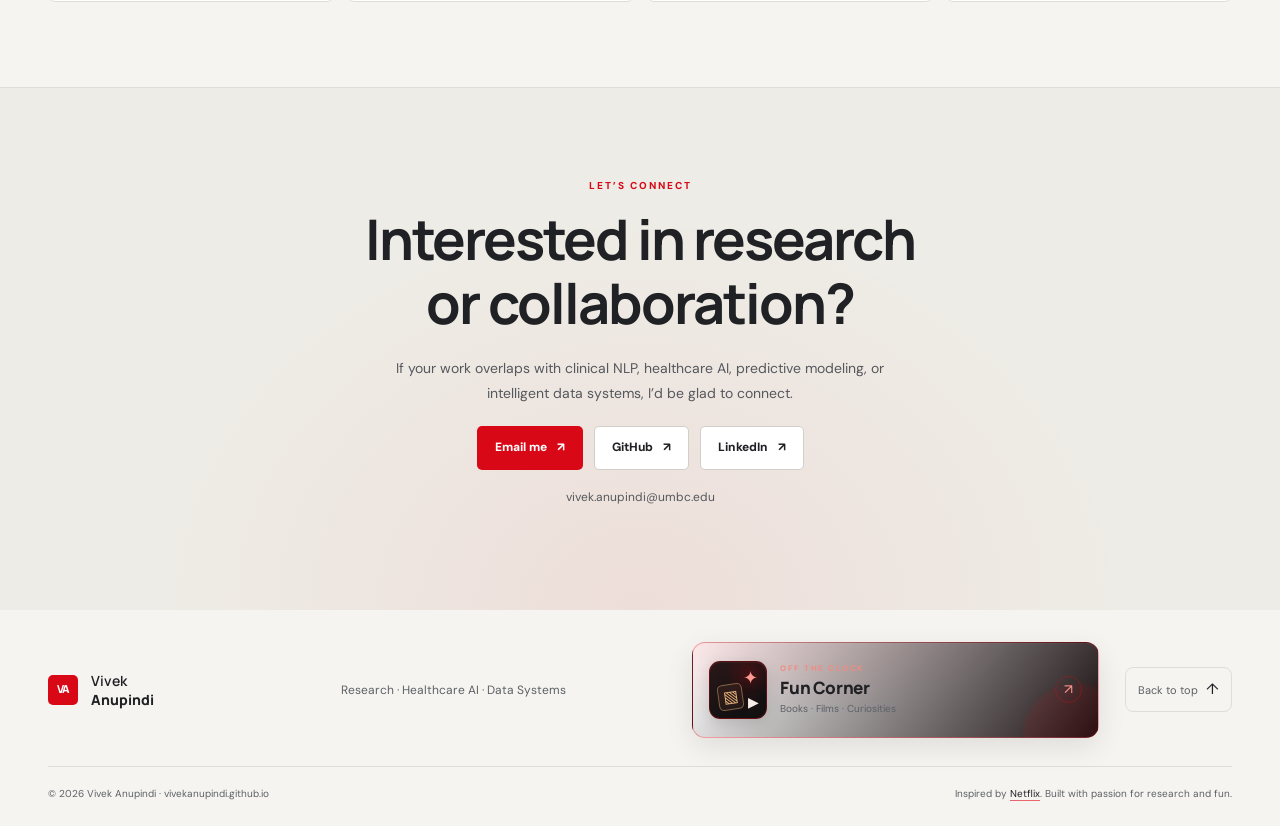
==== commit db56a58a: "Refresh asset versions for speech controls" ====
--- a/index.html
+++ b/index.html
@@ -11,7 +11,7 @@
   <meta property="og:url" content="https://vivekanupindi.github.io/">
   <link rel="canonical" href="https://vivekanupindi.github.io/">
   <link rel="icon" href="assets/favicon.svg" type="image/svg+xml">
-  <link rel="stylesheet" href="styles.css?v=20261101-typewriterfix1">
+  <link rel="stylesheet" href="styles.css?v=20261105-speak-page1">
   <title>Vivek Anupindi | Research Portfolio</title>
   <link rel="preconnect" href="https://fonts.googleapis.com">
   <link rel="preconnect" href="https://fonts.gstatic.com" crossorigin>
@@ -284,6 +284,6 @@
   </aside>
 
   <dialog class="detail-dialog" id="detail-dialog" aria-labelledby="dialog-title"><button class="dialog-close" aria-label="Close details">×</button><p class="eyebrow" id="dialog-kicker">RESEARCH DETAILS</p><h2 id="dialog-title">Research details</h2><div id="dialog-body"></div></dialog>
-  <script src="main.js?v=20261101-typewriterfix1" defer></script>
+  <script src="main.js?v=20261105-speak-page1" defer></script>
 </body>
 </html>
--- a/styles.css
+++ b/styles.css
@@ -1110,6 +1110,50 @@
   outline: 2px solid var(--red-soft);
   outline-offset: 4px;
 }
+.accessibility-speech-tools {
+  margin-top: 19px;
+  padding-top: 17px;
+  border-top: 1px solid var(--line);
+}
+.accessibility-speech-copy,
+.accessibility-speech-status {
+  color: var(--muted);
+  font-size: 12px;
+  line-height: 1.6;
+}
+.accessibility-speech-copy { margin: 0 0 12px; }
+.accessibility-speech-status { min-height: 1.6em; margin: 12px 0 0; }
+.accessibility-speech-controls {
+  display: flex;
+  flex-wrap: wrap;
+  gap: 8px;
+}
+.accessibility-speech-controls button {
+  min-height: 42px;
+  padding: 8px 12px;
+  border: 1px solid var(--line);
+  border-radius: 6px;
+  font: inherit;
+  font-size: 12px;
+  font-weight: 700;
+  cursor: pointer;
+}
+.accessibility-speech-start {
+  border-color: var(--red) !important;
+  background: var(--red);
+  color: #fff;
+}
+.accessibility-speech-secondary {
+  background: var(--panel);
+  color: var(--text);
+}
+.accessibility-speech-controls button:hover:not(:disabled) {
+  border-color: var(--red);
+}
+.accessibility-speech-controls button:disabled {
+  cursor: not-allowed;
+  opacity: .55;
+}
 .accessibility-panel-footer {
   padding: 12px 26px 22px;
   background: var(--panel);
@@ -1525,7 +1569,8 @@
 }
 
 body.a11y-high-contrast .accessibility-reset,
-body.a11y-high-contrast .accessibility-toggle {
+body.a11y-high-contrast .accessibility-toggle,
+body.a11y-high-contrast .accessibility-speech-start {
   background: #ffff00 !important;
   color: #000 !important;
   border-color: #ffff00 !important;
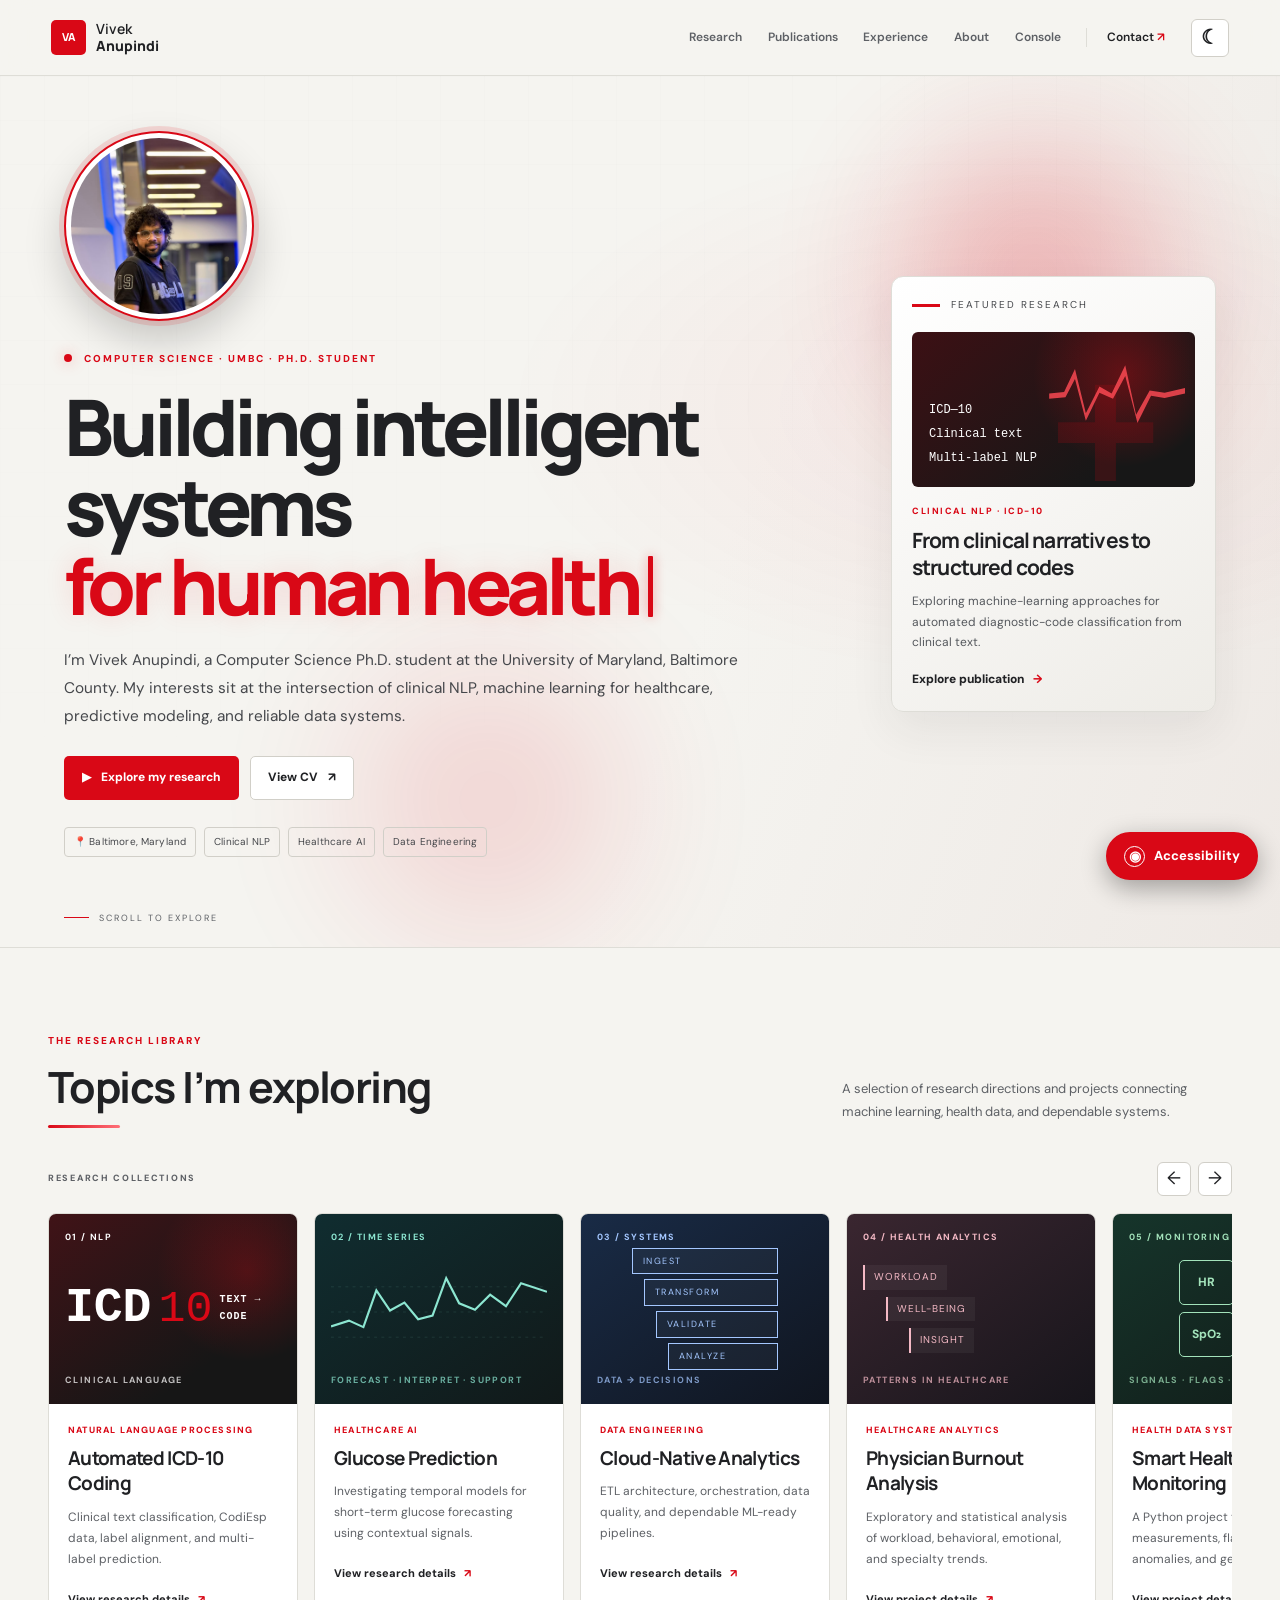
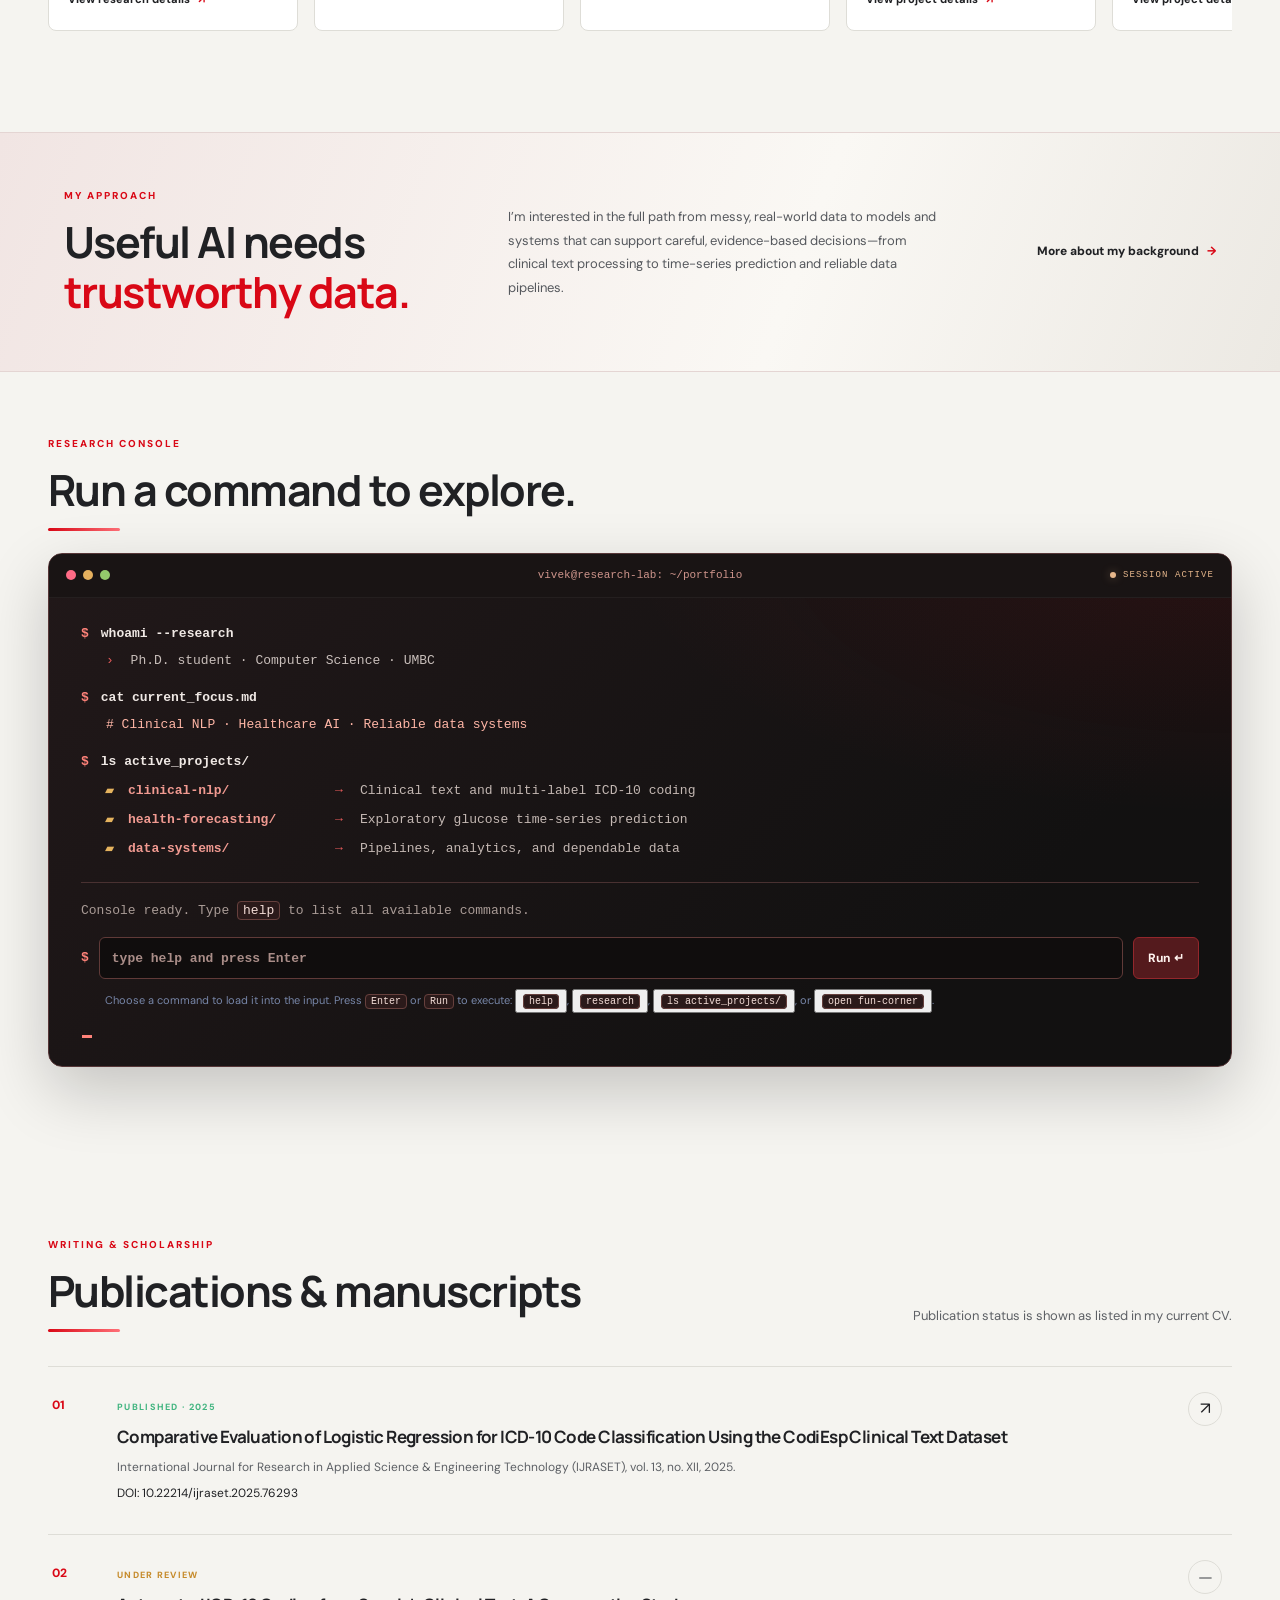
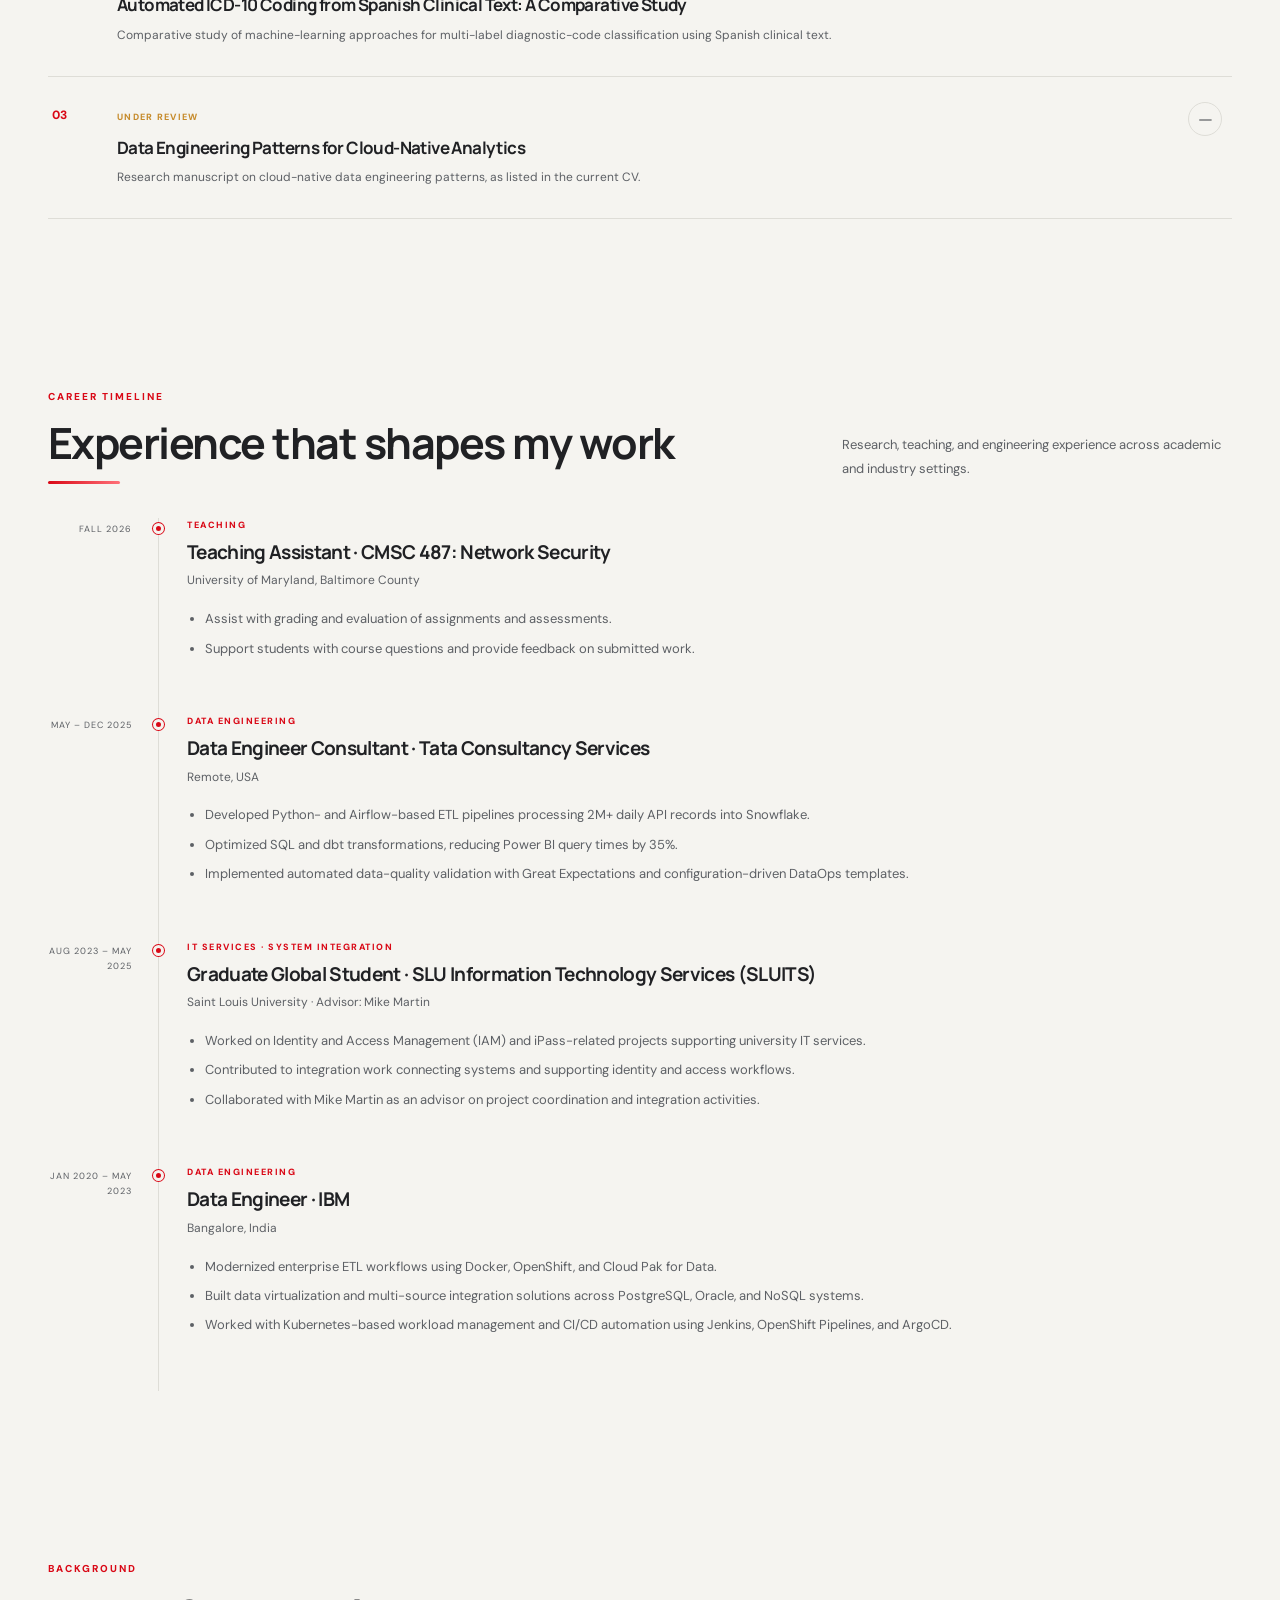
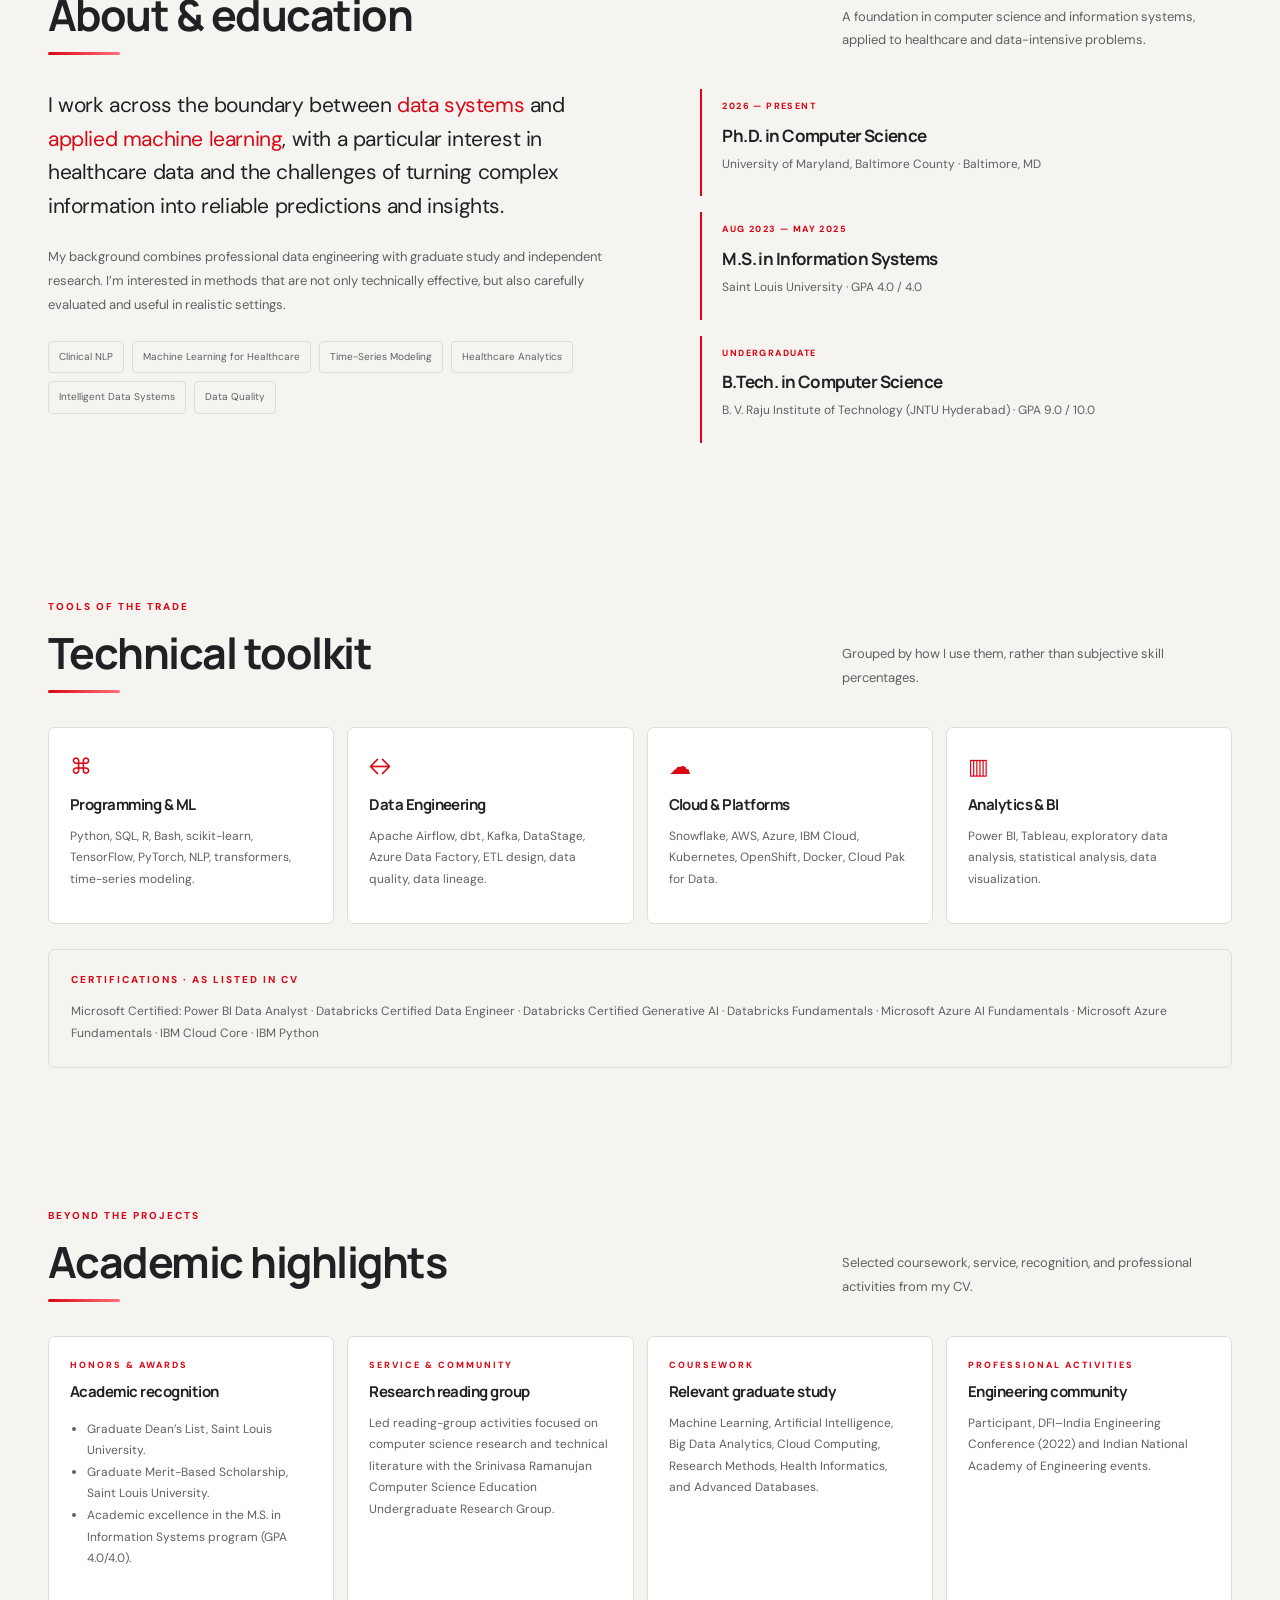
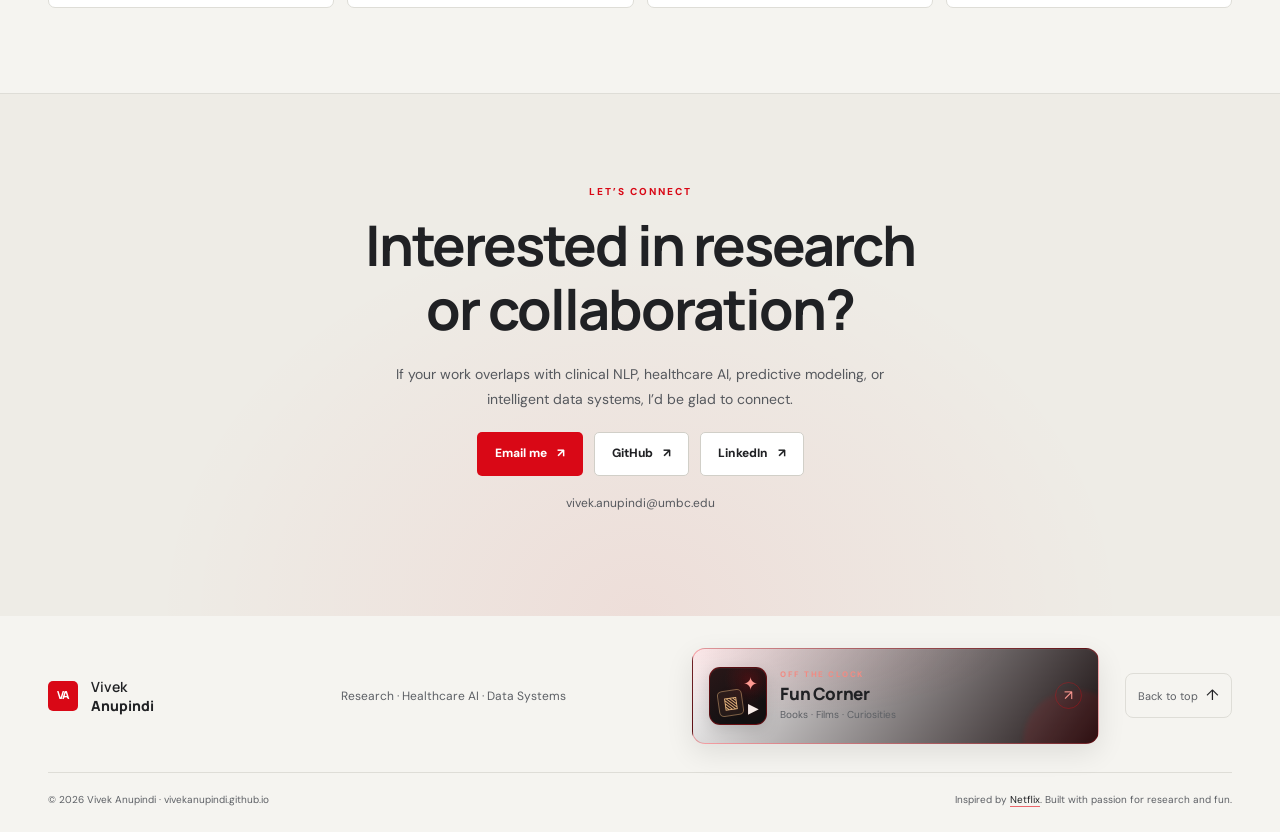
==== commit 551dd590: "feat: make console command examples clickable" ====
--- a/index.html
+++ b/index.html
@@ -5,13 +5,14 @@
   <meta name="viewport" content="width=device-width, initial-scale=1">
   <meta name="description" content="Vivek Anupindi — Computer Science PhD student at UMBC exploring clinical NLP, machine learning for healthcare, and intelligent data systems.">
   <meta name="theme-color" content="#101010">
+  <meta name="color-scheme" content="dark light">
   <meta property="og:type" content="website">
   <meta property="og:title" content="Vivek Anupindi — Research Portfolio">
   <meta property="og:description" content="Clinical NLP, healthcare AI, and dependable data systems.">
   <meta property="og:url" content="https://vivekanupindi.github.io/">
   <link rel="canonical" href="https://vivekanupindi.github.io/">
   <link rel="icon" href="assets/favicon.svg" type="image/svg+xml">
-  <link rel="stylesheet" href="styles.css?v=20261105-speak-page1">
+  <link rel="stylesheet" href="styles.css?v=20261116-portfolio-structure">
   <title>Vivek Anupindi | Research Portfolio</title>
   <link rel="preconnect" href="https://fonts.googleapis.com">
   <link rel="preconnect" href="https://fonts.gstatic.com" crossorigin>
@@ -23,7 +24,7 @@
   <a class="skip-link" href="#main">Skip to content</a>
   <header class="site-header" id="top">
     <a class="brand" href="#top" aria-label="Vivek Anupindi home"><span class="brand-mark">VA</span><span class="brand-name">Vivek <b>Anupindi</b></span></a>
-    <button class="menu-toggle" aria-expanded="false" aria-controls="site-nav" aria-label="Toggle navigation"><span></span><span></span><span></span></button>
+    <button class="menu-toggle" aria-expanded="false" aria-controls="site-nav" aria-label="Open navigation"><span></span><span></span><span></span></button>
     <nav class="site-nav" id="site-nav" aria-label="Main navigation">
       <a href="#research">Research</a><a href="#publications">Publications</a><a href="#experience">Experience</a><a href="#about">About</a><a href="#research-console">Console</a>
       <a class="nav-contact" href="#contact">Contact <span aria-hidden="true">↗</span></a>
@@ -117,7 +118,14 @@
               >
               <button class="terminal-run" type="submit">Run <span aria-hidden="true">↵</span></button>
             </form>
-            <p class="terminal-input-help" id="research-console-help">Try <kbd>help</kbd>, <kbd>research</kbd>, <kbd>ls active_projects/</kbd>, or <kbd>open fun-corner</kbd>.</p>
+            <p class="terminal-input-help" id="research-console-help">
+              Choose a command to load it into the input. Press <kbd>Enter</kbd> or <kbd>Run</kbd> to execute:
+              <button class="terminal-command-suggestion" type="button" data-console-command="help" aria-label="Load command help into the console input"><kbd>help</kbd></button>,
+              <button class="terminal-command-suggestion" type="button" data-console-command="research" aria-label="Load command research into the console input"><kbd>research</kbd></button>,
+              <button class="terminal-command-suggestion" type="button" data-console-command="ls active_projects/" aria-label="Load command ls active projects into the console input"><kbd>ls active_projects/</kbd></button>,
+              or <button class="terminal-command-suggestion" type="button" data-console-command="open fun-corner" aria-label="Load command open fun-corner into the console input"><kbd>open fun-corner</kbd></button>.
+            </p>
+            <p class="terminal-command-selection-status" id="research-console-selection-status" role="status" aria-live="polite" aria-atomic="true"></p>
             <span class="terminal-caret" aria-hidden="true"></span>
           </div>
         </div>
@@ -284,6 +292,6 @@
   </aside>
 
   <dialog class="detail-dialog" id="detail-dialog" aria-labelledby="dialog-title"><button class="dialog-close" aria-label="Close details">×</button><p class="eyebrow" id="dialog-kicker">RESEARCH DETAILS</p><h2 id="dialog-title">Research details</h2><div id="dialog-body"></div></dialog>
-  <script src="main.js?v=20261105-speak-page1" defer></script>
+  <script src="main.js?v=20261117-console-shortcuts" defer></script>
 </body>
 </html>
--- a/styles.css
+++ b/styles.css
@@ -2103,12 +2103,82 @@
   line-height: .99;
 }
 
-.culture-hero h1 span {
+.culture-hero h1 .culture-title-line-first {
+  color: var(--text);
+}
+
+.culture-hero h1 .culture-title-line-second {
+  position: relative;
   color: #8eb9fa;
-  background: linear-gradient(95deg, #b1d5ff, #7faaf0 60%, #d4a1bb);
+  background: linear-gradient(95deg, #b1d5ff, #7faaf0 60%, #d4a1bb, #b1d5ff);
+  background-size: 200% 100%;
   background-clip: text;
   -webkit-background-clip: text;
   -webkit-text-fill-color: transparent;
+}
+
+.culture-hero h1 .culture-title-line {
+  display: inline-block;
+  max-width: 100%;
+}
+
+.culture-title-motion .culture-title-line {
+  animation: culture-title-reveal 1.05s cubic-bezier(.2, .75, .2, 1) both;
+}
+
+.culture-title-motion .culture-title-line-first { animation-delay: 100ms; }
+
+.culture-title-motion .culture-title-line-second {
+  animation:
+    culture-title-reveal 1.05s cubic-bezier(.2, .75, .2, 1) 380ms both,
+    culture-title-shimmer 8s ease-in-out 1.55s infinite;
+}
+
+.culture-title-motion .culture-title-line-second::after {
+  content: "";
+  position: absolute;
+  right: .08em;
+  bottom: -.08em;
+  left: 0;
+  height: max(2px, .045em);
+  border-radius: 999px;
+  background: linear-gradient(90deg, #8eb9fa, #d4a1bb 72%, transparent);
+  transform: scaleX(0);
+  transform-origin: left center;
+  animation: culture-title-underline 680ms cubic-bezier(.2, .8, .2, 1) 1.42s both;
+}
+
+@keyframes culture-title-reveal {
+  0% { opacity: 0; clip-path: inset(0 100% 0 0); transform: translateY(16px); }
+  24% { opacity: 1; }
+  100% { opacity: 1; clip-path: inset(0); transform: translateY(0); }
+}
+
+@keyframes culture-title-shimmer {
+  0%, 100% { background-position: 0% 50%; }
+  50% { background-position: 100% 50%; }
+}
+
+@keyframes culture-title-underline {
+  to { transform: scaleX(1); }
+}
+
+body.a11y-reduce-motion .culture-title-motion .culture-title-line,
+body.a11y-reduce-motion .culture-title-motion .culture-title-line-second::after {
+  animation: none !important;
+  opacity: 1;
+  clip-path: none;
+  transform: none;
+}
+
+@media (prefers-reduced-motion: reduce) {
+  .culture-title-motion .culture-title-line,
+  .culture-title-motion .culture-title-line-second::after {
+    animation: none !important;
+    opacity: 1;
+    clip-path: none;
+    transform: none;
+  }
 }
 
 .culture-lede {
@@ -3107,3 +3177,486 @@
     animation: none !important;
   }
 }
+
+/* Expandable full book catalogue on the Fun Corner page. */
+.full-reading-list {
+  margin-top: 24px;
+  overflow: hidden;
+  border: 1px solid var(--line);
+  border-radius: var(--radius);
+  background:
+    radial-gradient(circle at 100% 0%, color-mix(in srgb, var(--red) 8%, transparent), transparent 34%),
+    var(--panel);
+  box-shadow: 0 14px 38px rgba(0, 0, 0, .12);
+}
+
+.full-reading-list > summary {
+  display: flex;
+  align-items: center;
+  justify-content: space-between;
+  gap: 20px;
+  padding: 20px 23px;
+  cursor: pointer;
+  list-style: none;
+}
+
+.full-reading-list > summary::-webkit-details-marker { display: none; }
+
+.full-reading-list > summary:focus-visible {
+  outline: 3px solid var(--red);
+  outline-offset: -4px;
+  border-radius: var(--radius);
+}
+
+.full-reading-list-title {
+  display: flex;
+  flex-direction: column;
+  gap: 4px;
+  min-width: 0;
+}
+
+.full-reading-list-kicker {
+  color: var(--red-soft);
+  font-family: ui-monospace, SFMono-Regular, Menlo, Consolas, monospace;
+  font-size: 9px;
+  font-weight: 800;
+  letter-spacing: 1.5px;
+}
+
+.full-reading-list-title strong {
+  color: var(--text);
+  font-family: "Manrope", "DM Sans", Arial, sans-serif;
+  font-size: clamp(16px, 2vw, 19px);
+  line-height: 1.35;
+}
+
+.full-reading-list-description {
+  color: var(--muted);
+  font-size: 12px;
+  line-height: 1.6;
+}
+
+.full-reading-list-meta {
+  display: inline-flex;
+  flex: 0 0 auto;
+  align-items: center;
+  gap: 13px;
+}
+
+.full-reading-list-count {
+  padding: 6px 9px;
+  border: 1px solid color-mix(in srgb, var(--red) 32%, var(--line));
+  border-radius: 999px;
+  background: color-mix(in srgb, var(--red) 8%, transparent);
+  color: var(--red-soft);
+  font-family: ui-monospace, SFMono-Regular, Menlo, Consolas, monospace;
+  font-size: 9px;
+  font-weight: 800;
+  letter-spacing: .8px;
+  white-space: nowrap;
+}
+
+.full-reading-list-chevron {
+  display: grid;
+  place-items: center;
+  width: 32px;
+  height: 32px;
+  border: 1px solid var(--line);
+  border-radius: 50%;
+  color: var(--text);
+  font-size: 18px;
+  line-height: 1;
+  transition: transform 180ms ease, border-color 180ms ease, background 180ms ease;
+}
+
+.full-reading-list[open] > summary {
+  border-bottom: 1px solid var(--line);
+  background: color-mix(in srgb, var(--panel2) 65%, transparent);
+}
+
+.full-reading-list[open] .full-reading-list-chevron {
+  transform: rotate(180deg);
+  border-color: color-mix(in srgb, var(--red) 45%, var(--line));
+  background: color-mix(in srgb, var(--red) 9%, transparent);
+}
+
+.full-reading-list-content {
+  padding: 20px 23px 23px;
+}
+
+.full-reading-list-note {
+  margin: 0 0 16px;
+  color: var(--muted);
+  font-size: 12px;
+  line-height: 1.7;
+}
+
+.full-reading-list-items {
+  display: grid;
+  grid-template-columns: repeat(2, minmax(0, 1fr));
+  gap: 9px;
+  margin: 0;
+  padding: 0;
+  list-style: none;
+}
+
+.full-reading-list-items li {
+  display: flex;
+  flex-direction: column;
+  justify-content: center;
+  gap: 3px;
+  min-width: 0;
+  min-height: 62px;
+  padding: 11px 13px;
+  border: 1px solid var(--line);
+  border-left: 2px solid color-mix(in srgb, var(--red) 70%, var(--line));
+  border-radius: 7px;
+  background: var(--panel2);
+}
+
+.full-reading-list-items li strong {
+  color: var(--text);
+  font-size: 12px;
+  font-weight: 700;
+  line-height: 1.45;
+  overflow-wrap: anywhere;
+}
+
+.full-reading-list-items li span {
+  color: var(--muted);
+  font-size: 10px;
+  line-height: 1.4;
+}
+
+@media (max-width: 600px) {
+  .full-reading-list > summary {
+    align-items: flex-start;
+    gap: 12px;
+    padding: 17px;
+  }
+
+  .full-reading-list-meta {
+    gap: 7px;
+    padding-top: 1px;
+  }
+
+  .full-reading-list-count {
+    padding: 5px 7px;
+    font-size: 8px;
+  }
+
+  .full-reading-list-description { font-size: 11px; }
+  .full-reading-list-content { padding: 16px; }
+  .full-reading-list-items { grid-template-columns: 1fr; }
+}
+
+@media (prefers-reduced-motion: reduce) {
+  .full-reading-list-chevron { transition: none; }
+}
+
+/* =========================================================
+   Fun Corner — richer, reduced-motion-aware visual movement
+   All effects are decorative; no page copy or content changes.
+   ========================================================= */
+
+/* The circular stamp drifts gently while its fine rings rotate independently. */
+.culture-hero-stamp {
+  transform-origin: 50% 50%;
+  animation: fun-stamp-drift 7.5s ease-in-out infinite;
+}
+
+.culture-hero-stamp::before {
+  animation: fun-stamp-ring 28s linear infinite;
+}
+
+.culture-hero-stamp::after {
+  animation: fun-stamp-ring 42s linear infinite reverse;
+}
+
+@keyframes fun-stamp-drift {
+  0%, 100% { transform: rotate(10deg) translate3d(0, 0, 0); }
+  50% { transform: rotate(7deg) translate3d(0, -7px, 0); }
+}
+
+@keyframes fun-stamp-ring {
+  to { rotate: 360deg; }
+}
+
+/* Bookshelf and screen-room cards enter with a soft stagger. */
+.culture-grid .culture-card {
+  animation: fun-card-arrive 760ms cubic-bezier(.2, .75, .25, 1) both;
+  will-change: transform, opacity;
+}
+
+.culture-grid .culture-card:nth-child(1) { animation-delay: 80ms; }
+.culture-grid .culture-card:nth-child(2) { animation-delay: 190ms; }
+.culture-grid .culture-card:nth-child(3) { animation-delay: 300ms; }
+
+@keyframes fun-card-arrive {
+  from {
+    opacity: 0;
+    transform: translate3d(0, 24px, 0) scale(.985);
+  }
+  to {
+    opacity: 1;
+    transform: translate3d(0, 0, 0) scale(1);
+  }
+}
+
+/* Cover artwork gets a quiet orbit, a floating glyph, and a hover-only light sweep. */
+.culture-cover::before {
+  transform-origin: center;
+  animation: fun-cover-orbit 24s linear infinite;
+}
+
+@keyframes fun-cover-orbit {
+  from { transform: rotate(0deg) scale(.96); }
+  50% { transform: rotate(180deg) scale(1.04); }
+  to { transform: rotate(360deg) scale(.96); }
+}
+
+.culture-cover::after {
+  content: "";
+  position: absolute;
+  z-index: 0;
+  inset: -40% auto -40% -65%;
+  width: 38%;
+  pointer-events: none;
+  background: linear-gradient(90deg, transparent, #ffffff20, #ffffff08, transparent);
+  transform: translateX(-130%) skewX(-18deg);
+  opacity: 0;
+}
+
+.culture-card:hover .culture-cover::after,
+.culture-card:focus-within .culture-cover::after {
+  opacity: 1;
+  animation: fun-cover-sweep 850ms cubic-bezier(.2, .7, .2, 1) both;
+}
+
+@keyframes fun-cover-sweep {
+  from { transform: translateX(-130%) skewX(-18deg); }
+  to { transform: translateX(510%) skewX(-18deg); }
+}
+
+.culture-cover .cover-symbol {
+  transform-origin: center;
+  animation: fun-cover-symbol 4.8s ease-in-out infinite;
+}
+
+@keyframes fun-cover-symbol {
+  0%, 100% { transform: translateY(0) rotate(-2deg); }
+  50% { transform: translateY(-5px) rotate(2deg); }
+}
+
+/* Cards respond with a little depth without shifting their text layout. */
+.culture-card {
+  transform-style: preserve-3d;
+}
+
+.culture-card:hover,
+.culture-card:focus-within {
+  transform: translateY(-7px);
+  border-color: color-mix(in srgb, var(--red) 55%, var(--line));
+  box-shadow: 0 22px 46px #0003, 0 0 0 1px color-mix(in srgb, var(--red) 12%, transparent);
+}
+
+.culture-card .culture-cover {
+  transition: filter 320ms ease;
+}
+
+.culture-card:hover .culture-cover,
+.culture-card:focus-within .culture-cover {
+  filter: saturate(1.12) brightness(1.06);
+}
+
+/* Make the notes panel feel gently illuminated on hover or keyboard focus. */
+.culture-notes-panel {
+  position: relative;
+  overflow: hidden;
+  isolation: isolate;
+  transition: border-color 220ms ease, box-shadow 220ms ease, transform 220ms ease;
+}
+
+.culture-notes-panel::after {
+  content: "";
+  position: absolute;
+  z-index: -1;
+  inset: -1px;
+  pointer-events: none;
+  background: radial-gradient(circle at 0% 0%, color-mix(in srgb, var(--red) 13%, transparent), transparent 48%);
+  opacity: .45;
+  transition: opacity 260ms ease;
+}
+
+.culture-notes-panel:hover,
+.culture-notes-panel:focus-within {
+  transform: translateY(-3px);
+  border-color: color-mix(in srgb, var(--red) 42%, var(--line));
+  box-shadow: 0 16px 36px #0002;
+}
+
+.culture-notes-panel:hover::after,
+.culture-notes-panel:focus-within::after { opacity: 1; }
+
+/* The expanded full catalogue reveals its entries in a short sequence. */
+.full-reading-list[open] .full-reading-list-content {
+  animation: fun-list-reveal 420ms cubic-bezier(.2, .75, .25, 1) both;
+}
+
+.full-reading-list-items li {
+  transition: transform 180ms ease, border-color 180ms ease, background-color 180ms ease;
+}
+
+.full-reading-list-items li:hover {
+  transform: translateX(3px);
+  border-color: color-mix(in srgb, var(--red) 42%, var(--line));
+  border-left-color: var(--red);
+}
+
+@keyframes fun-list-reveal {
+  from { opacity: 0; transform: translateY(9px); }
+  to { opacity: 1; transform: translateY(0); }
+}
+
+/* Keep the motion calm on smaller screens. */
+@media (max-width: 760px) {
+  .culture-grid .culture-card { animation-duration: 620ms; }
+  .culture-card:hover,
+  .culture-card:focus-within { transform: translateY(-3px); }
+}
+
+@media (prefers-reduced-motion: reduce) {
+  .culture-hero-stamp,
+  .culture-hero-stamp::before,
+  .culture-hero-stamp::after,
+  .culture-grid .culture-card,
+  .culture-cover::before,
+  .culture-cover::after,
+  .culture-cover .cover-symbol,
+  .culture-notes-panel,
+  .full-reading-list[open] .full-reading-list-content,
+  .full-reading-list-items li {
+    animation: none !important;
+    transition: none !important;
+    scroll-behavior: auto !important;
+    will-change: auto !important;
+  }
+
+  .culture-card:hover,
+  .culture-card:focus-within,
+  .culture-notes-panel:hover,
+  .culture-notes-panel:focus-within,
+  .full-reading-list-items li:hover {
+    transform: none !important;
+  }
+
+  .culture-card:hover .culture-cover::after,
+  .culture-card:focus-within .culture-cover::after {
+    opacity: 0;
+  }
+}
+
+body.a11y-reduce-motion .culture-hero-stamp,
+body.a11y-reduce-motion .culture-hero-stamp::before,
+body.a11y-reduce-motion .culture-hero-stamp::after,
+body.a11y-reduce-motion .culture-grid .culture-card,
+body.a11y-reduce-motion .culture-cover::before,
+body.a11y-reduce-motion .culture-cover::after,
+body.a11y-reduce-motion .culture-cover .cover-symbol,
+body.a11y-reduce-motion .culture-notes-panel,
+body.a11y-reduce-motion .full-reading-list[open] .full-reading-list-content,
+body.a11y-reduce-motion .full-reading-list-items li {
+  animation: none !important;
+  transition: none !important;
+  scroll-behavior: auto !important;
+  will-change: auto !important;
+}
+
+body.a11y-reduce-motion .culture-card:hover,
+body.a11y-reduce-motion .culture-card:focus-within,
+body.a11y-reduce-motion .culture-notes-panel:hover,
+body.a11y-reduce-motion .culture-notes-panel:focus-within,
+body.a11y-reduce-motion .full-reading-list-items li:hover {
+  transform: none !important;
+}
+
+body.a11y-reduce-motion .culture-card:hover .culture-cover::after,
+body.a11y-reduce-motion .culture-card:focus-within .culture-cover::after {
+  opacity: 0;
+}
+
+
+/* =========================================
+   Custom not-found page
+   ========================================= */
+
+.error-page {
+  min-height: min(76vh, 820px);
+  display: grid;
+  place-items: center;
+  padding: clamp(76px, 12vw, 150px) clamp(20px, 6vw, 72px);
+  background:
+    radial-gradient(ellipse at 50% 18%, color-mix(in srgb, var(--red) 12%, transparent), transparent 42%),
+    var(--bg);
+}
+
+.error-content {
+  width: min(100%, 760px);
+  margin-inline: auto;
+  text-align: center;
+}
+
+.error-code {
+  display: block;
+  margin-bottom: 10px;
+  color: var(--red-soft);
+  font-family: var(--mono);
+  font-size: clamp(13px, 2vw, 16px);
+  font-weight: 700;
+  letter-spacing: .22em;
+}
+
+.error-content h1 {
+  margin: 0;
+  color: var(--text);
+  font-size: clamp(38px, 7vw, 68px);
+  line-height: 1.08;
+  letter-spacing: -.045em;
+}
+
+.error-content > p:not(.eyebrow) {
+  max-width: 560px;
+  margin: 22px auto 0;
+  color: var(--muted);
+  font-size: clamp(15px, 1.6vw, 18px);
+  line-height: 1.75;
+}
+
+.error-content .hero-actions {
+  justify-content: center;
+  margin-top: 30px;
+}
+
+.error-content .eyebrow {
+  justify-content: center;
+  margin-bottom: 18px;
+}
+
+@media (max-width: 560px) {
+  .error-page {
+    min-height: 68vh;
+    padding: 76px 20px;
+  }
+
+  .error-content .hero-actions {
+    flex-wrap: wrap;
+  }
+}
+
+@media (prefers-reduced-motion: reduce) {
+  .error-content,
+  .error-content * {
+    animation: none !important;
+    transition: none !important;
+  }
+}
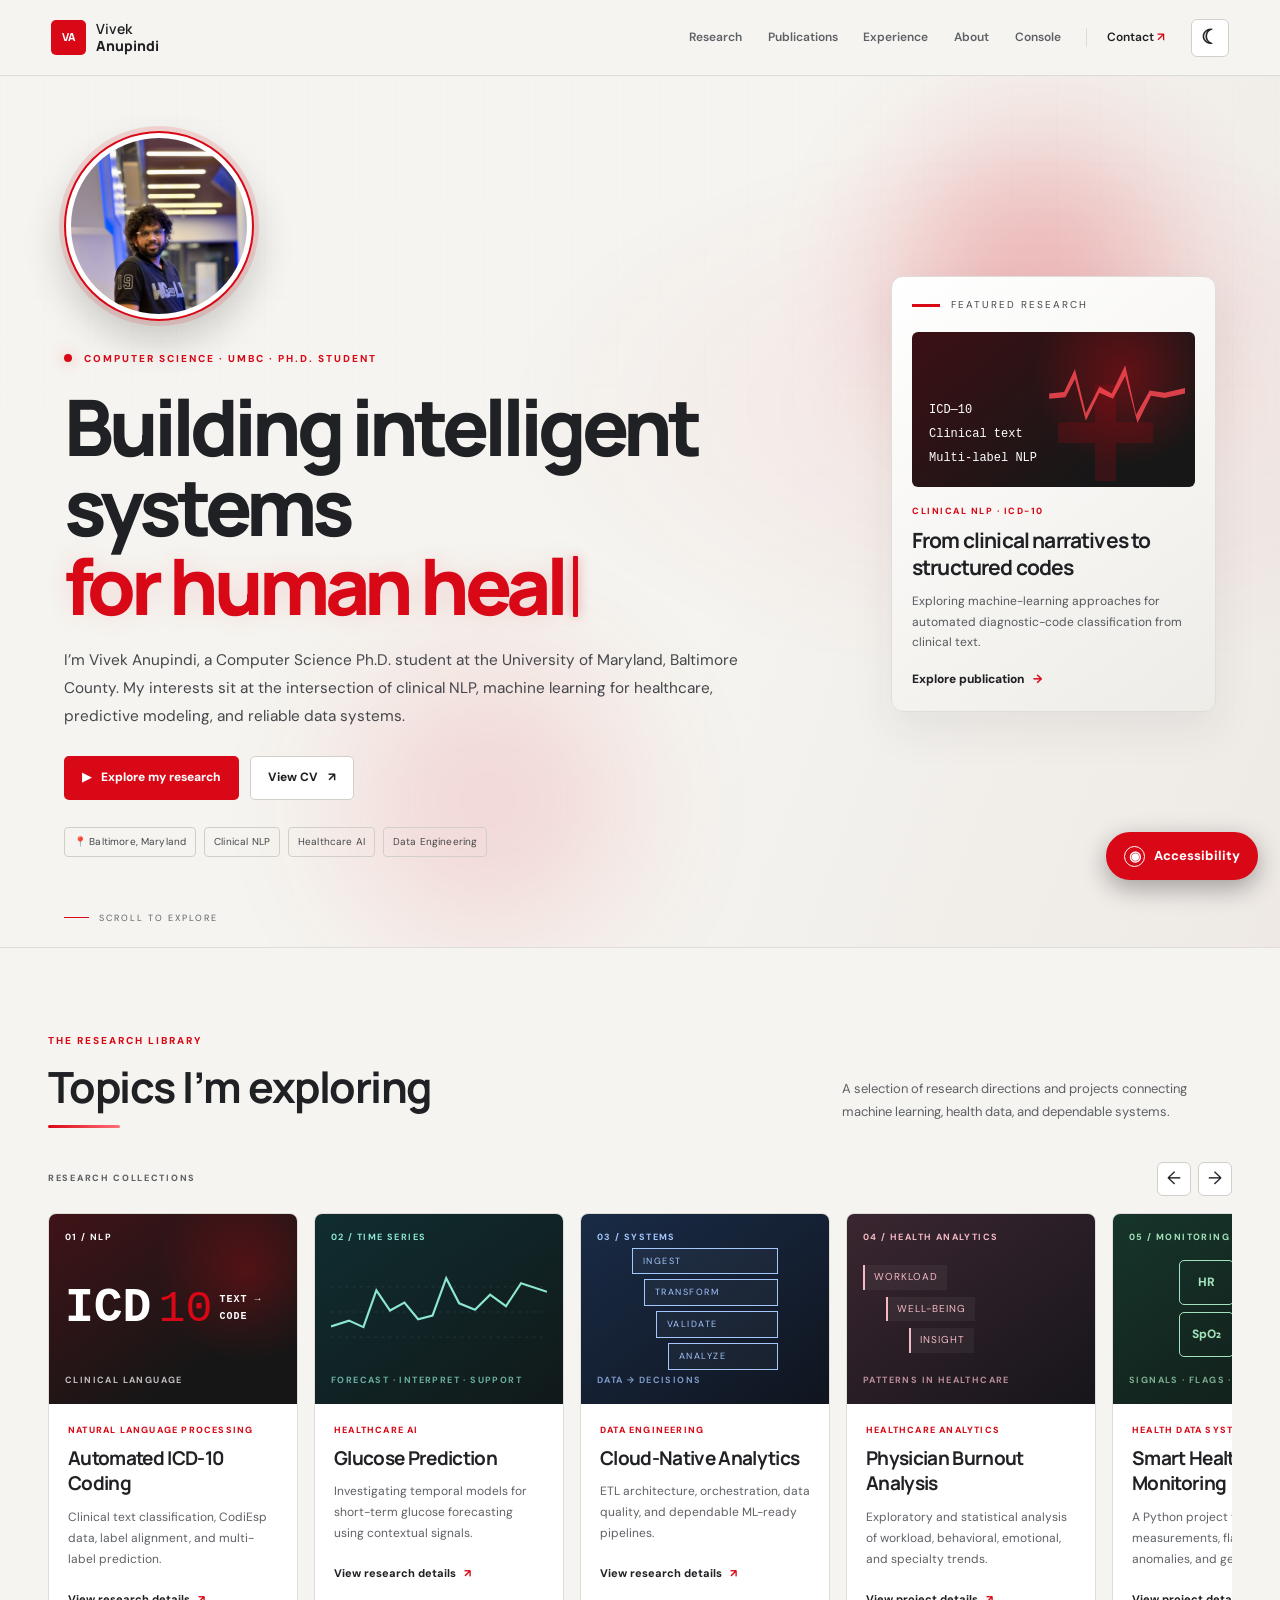
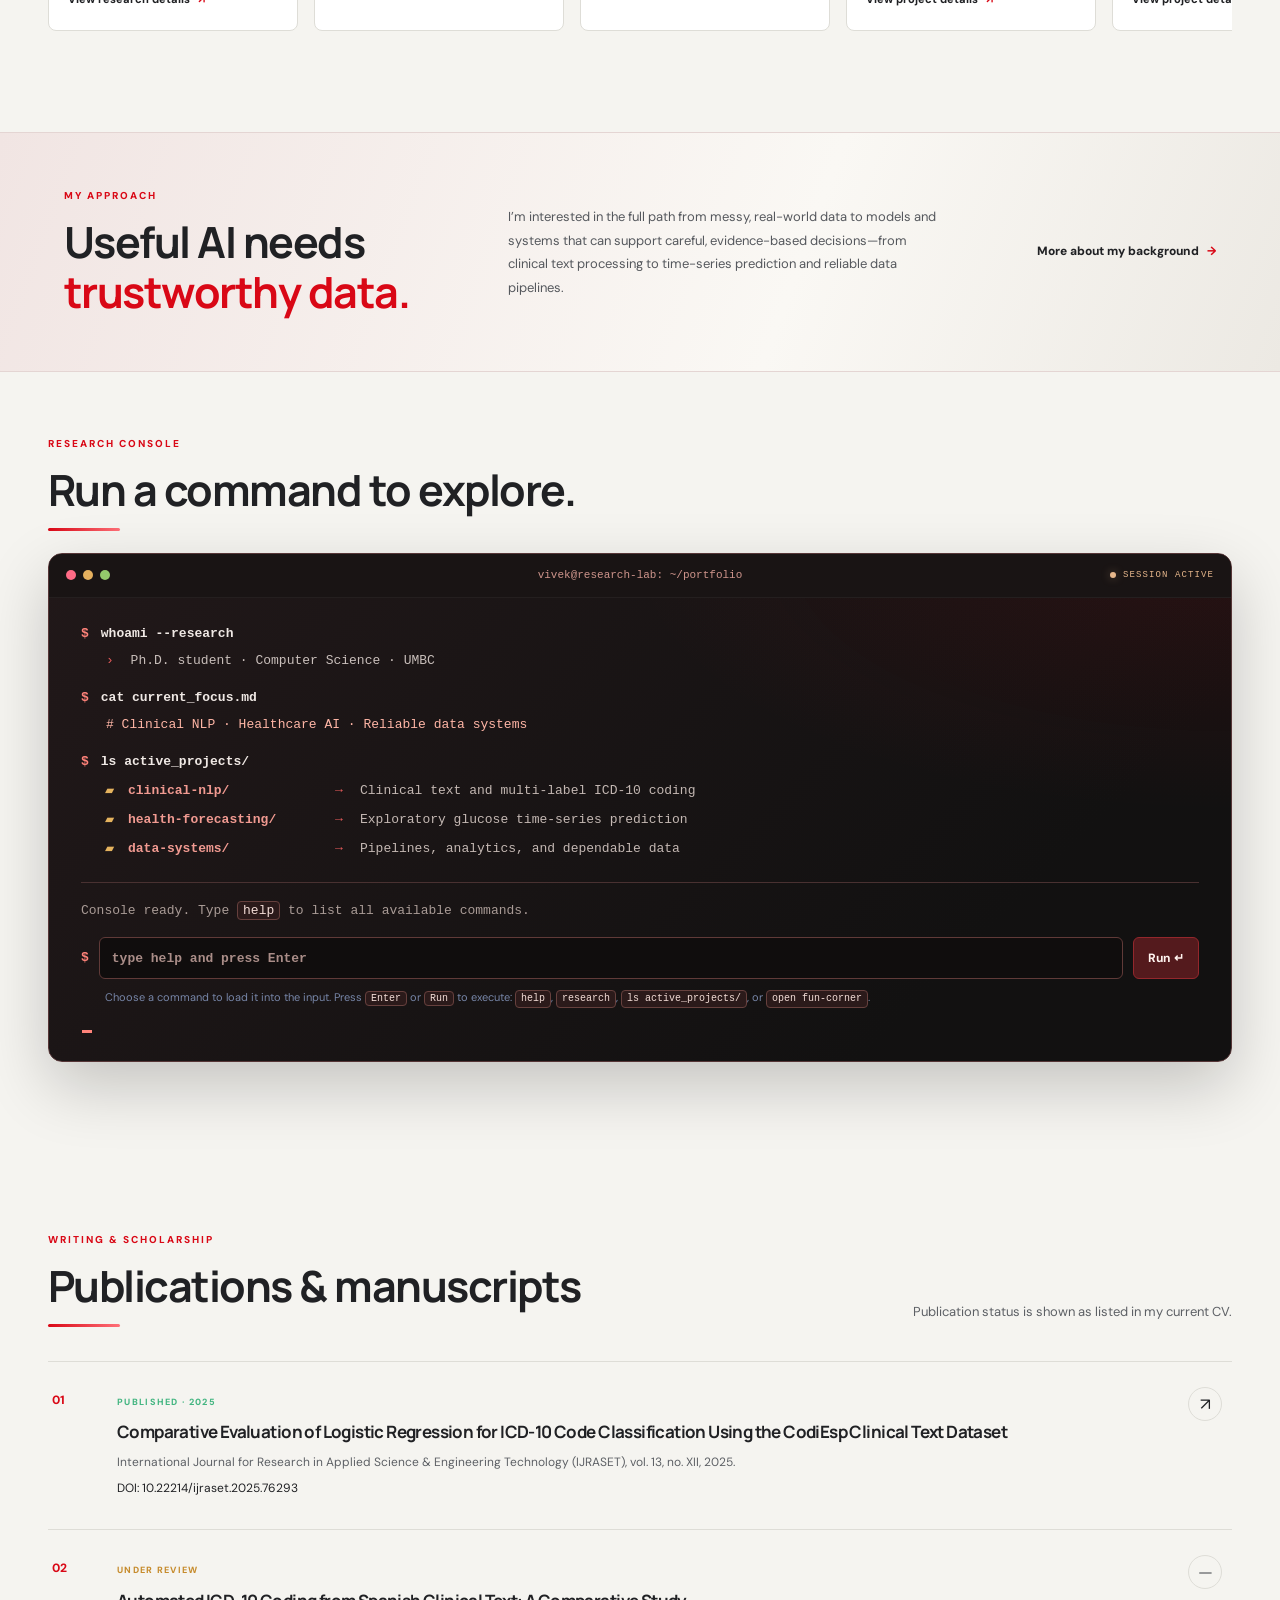
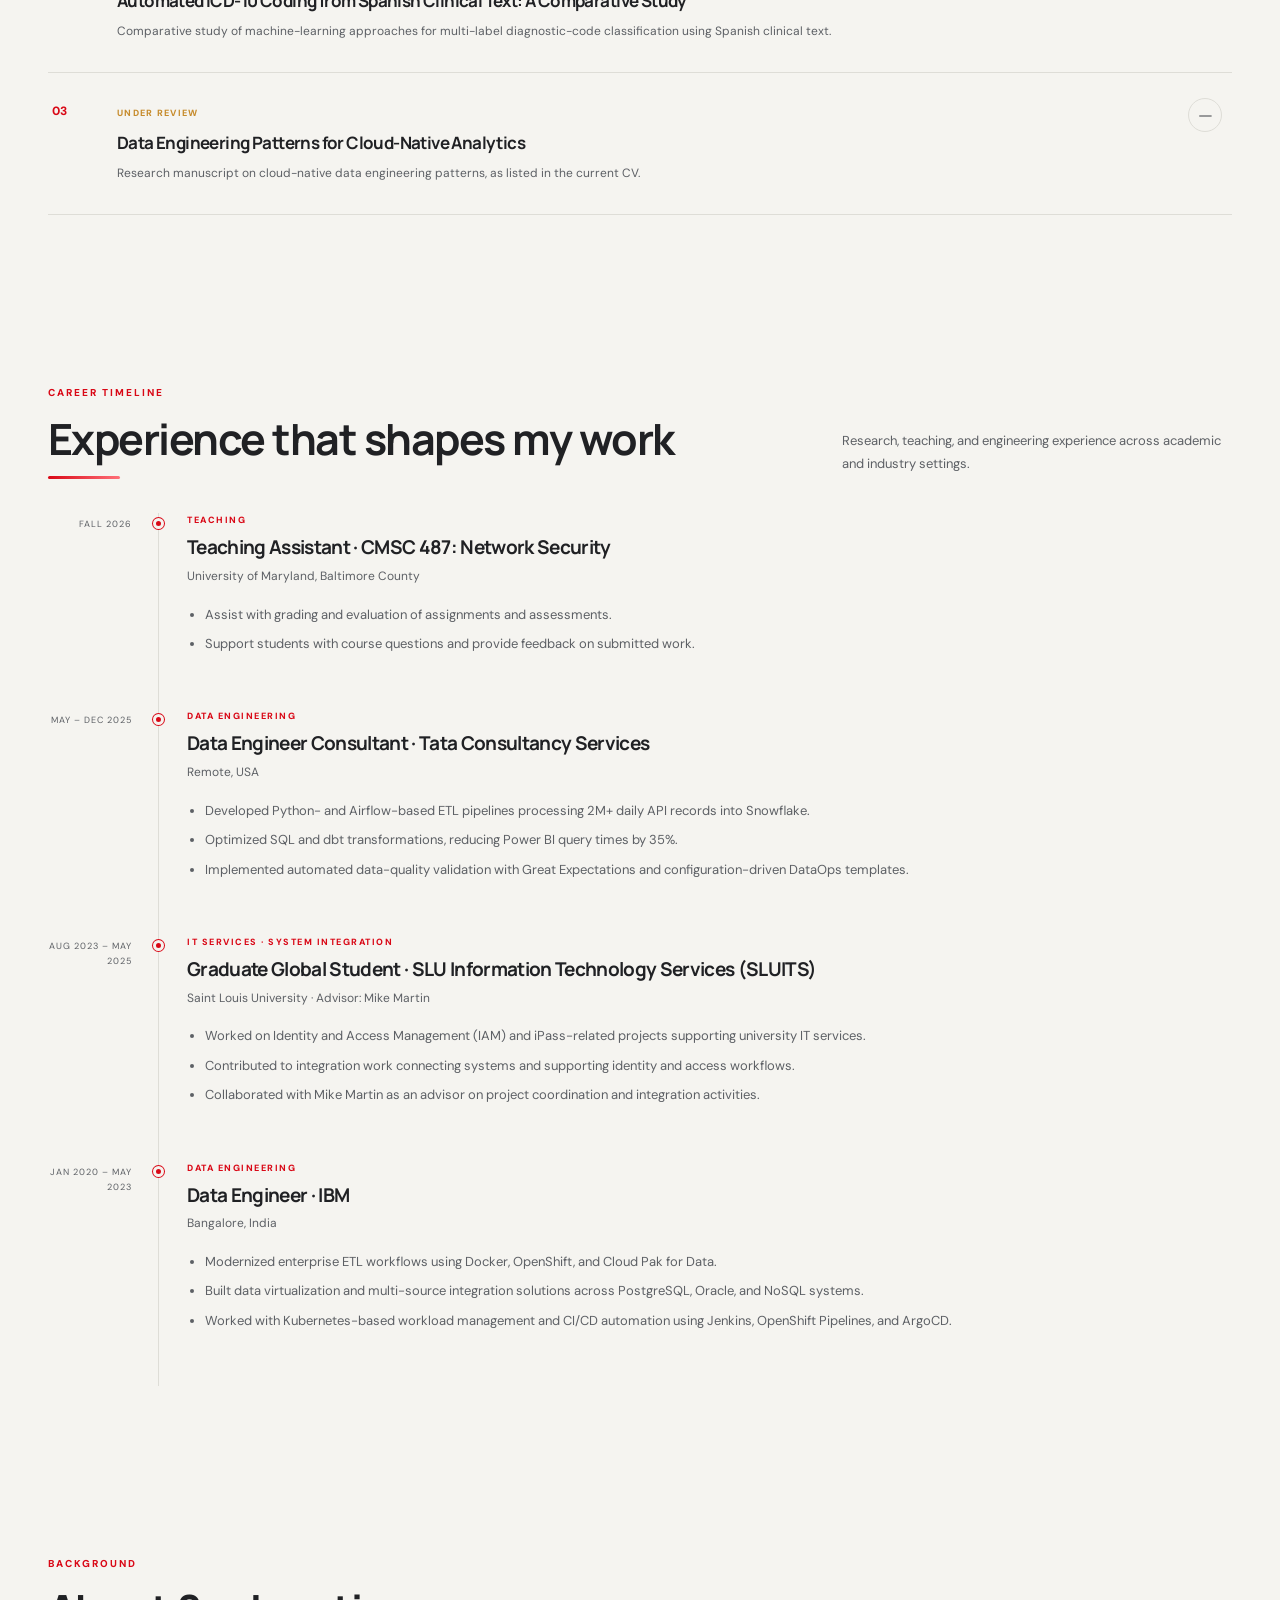
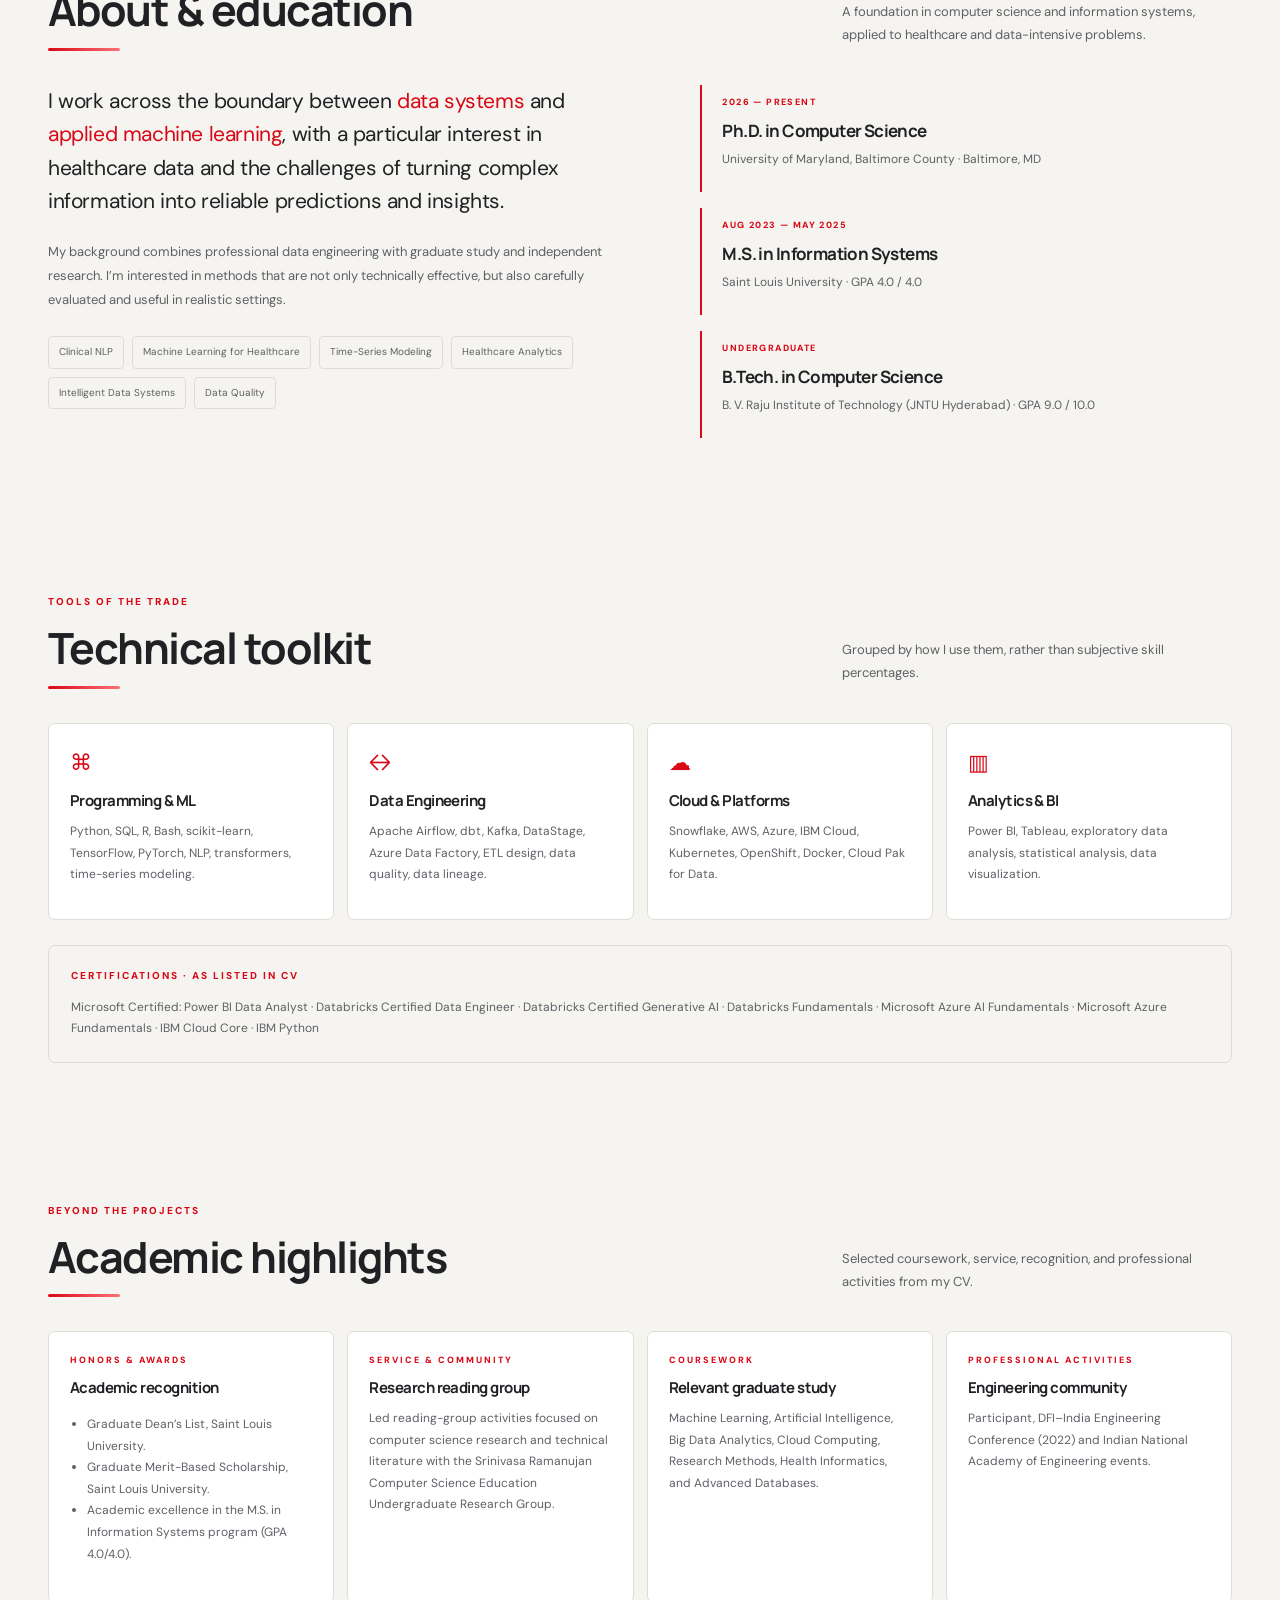
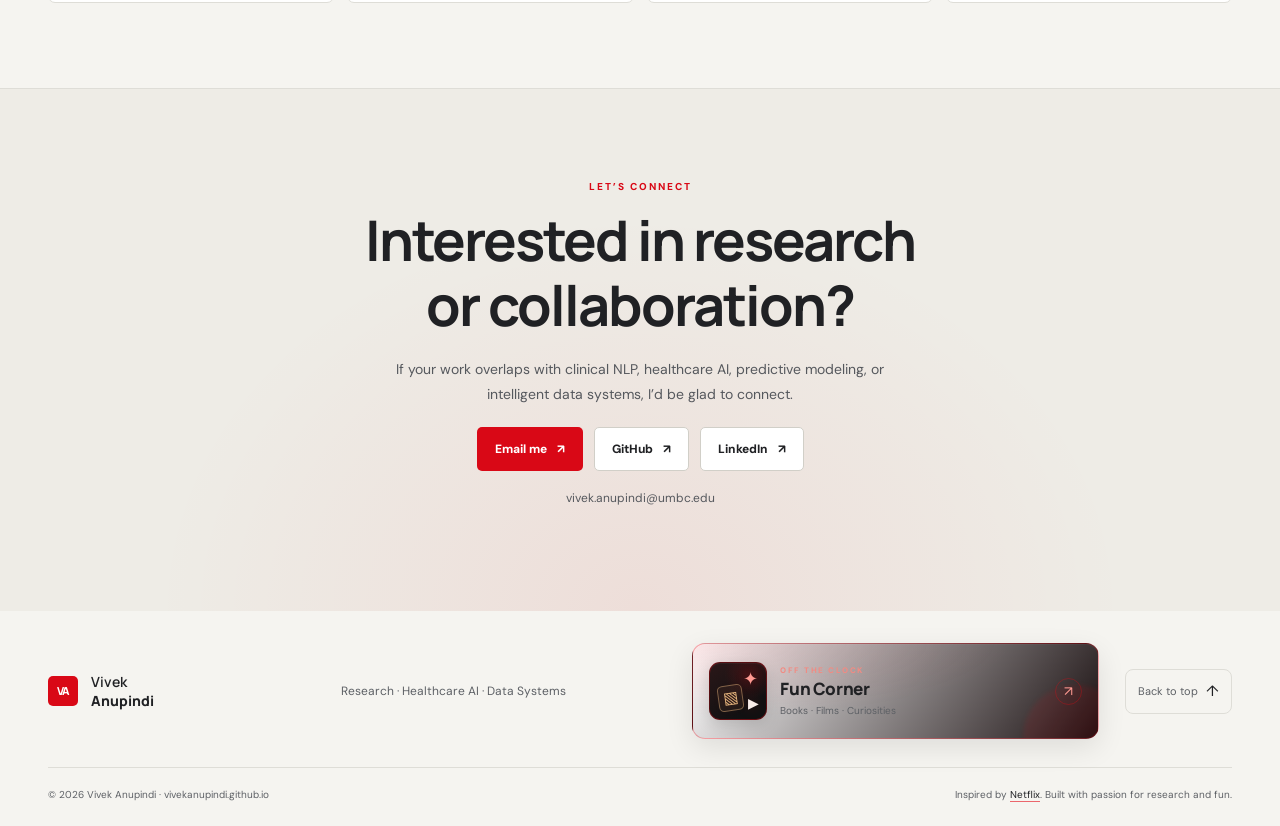
==== commit c3ead6b2: "Update hero title to reflect data-driven focus" ====
--- a/index.html
+++ b/index.html
@@ -38,7 +38,7 @@
       <div class="hero-content">
         <div class="headshot-wrap"><img class="headshot" src="assets/headshot.jpeg" alt="Headshot of Vivek Anupindi" loading="eager" decoding="async" onerror="this.parentElement.style.display='none'"></div>
         <p class="eyebrow"><span class="status-dot"></span> COMPUTER SCIENCE · UMBC · PH.D. STUDENT</p>
-        <h1 id="hero-title" class="typewriter-title" aria-label="Building intelligent systems for human health.">
+        <h1 id="hero-title" class="typewriter-title" aria-label="Building intelligent data driven systems.">
           <span class="typewriter-line typewriter-line-main" data-typewriter-line="Building intelligent systems" aria-hidden="true">Building intelligent systems</span>
           <span class="typewriter-line typewriter-line-accent" data-typewriter-line="for human health." aria-hidden="true">for human health.</span>
         </h1>
--- a/styles.css
+++ b/styles.css
@@ -2598,6 +2598,48 @@
   font: 10px/1.4 ui-monospace, SFMono-Regular, Menlo, Consolas, monospace;
 }
 
+.terminal-command-suggestion {
+  display: inline;
+  appearance: none;
+  margin: 0;
+  padding: 0;
+  border: 0;
+  background: transparent;
+  color: inherit;
+  cursor: pointer;
+  font: inherit;
+  vertical-align: baseline;
+}
+
+.terminal-command-suggestion kbd {
+  display: inline-block;
+  transition: border-color 160ms ease, background-color 160ms ease, color 160ms ease;
+}
+
+.terminal-command-suggestion:hover kbd,
+.terminal-command-suggestion:focus-visible kbd {
+  border-color: #9bbcff;
+  background: #31496f;
+  color: #ffffff;
+}
+
+.terminal-command-suggestion:focus-visible {
+  outline: 2px solid #9bbcff;
+  outline-offset: 3px;
+  border-radius: 4px;
+}
+
+.terminal-command-selection-status {
+  min-height: 0;
+  margin: 3px 0 0 24px;
+  color: #9bd66e;
+  font: 11px/1.5 "DM Sans", Arial, sans-serif;
+}
+
+.terminal-command-selection-status:empty {
+  display: none;
+}
+
 .terminal-command-input:focus-visible,
 .terminal-run:focus-visible {
   outline: 2px solid #9bbcff;
@@ -3660,3 +3702,155 @@
     transition: none !important;
   }
 }
+
+
+/* =========================================
+   Fun Corner footer layout
+   ========================================= */
+
+.culture-footer {
+  width: min(100%, var(--max));
+  padding: clamp(30px, 4vw, 48px) clamp(20px, 4vw, 42px) 26px;
+}
+
+.culture-footer-main {
+  display: grid;
+  grid-template-columns: max-content minmax(180px, 1fr) auto;
+  align-items: center;
+  gap: clamp(22px, 4vw, 54px);
+  padding-bottom: 25px;
+}
+
+.culture-footer .footer-brand {
+  display: inline-flex;
+  width: max-content;
+  max-width: 100%;
+  align-items: center;
+  gap: 14px;
+}
+
+.culture-footer .footer-brand .brand-name {
+  display: flex;
+  min-width: 0;
+  flex-direction: column;
+  align-items: flex-start;
+  gap: 5px;
+  line-height: 1.2;
+}
+
+.culture-footer-name {
+  white-space: nowrap;
+}
+
+.culture-footer .brand-domain {
+  font-size: 10px;
+  letter-spacing: .055em;
+}
+
+.culture-footer-tagline {
+  margin: 0;
+  color: var(--muted);
+  font-size: clamp(13px, 1.2vw, 15px);
+  line-height: 1.6;
+  letter-spacing: .01em;
+}
+
+.culture-footer .back-top {
+  justify-self: end;
+  gap: 12px;
+  min-height: 46px;
+  padding: 11px 16px;
+  font-size: 13px;
+  font-weight: 600;
+}
+
+.culture-footer .back-top span[aria-hidden="true"] {
+  color: var(--red-soft);
+  font-size: 17px;
+  line-height: 1;
+  transition: transform 180ms ease;
+}
+
+.culture-footer .back-top:hover span[aria-hidden="true"] {
+  transform: translateY(-2px);
+}
+
+.culture-footer-bottom {
+  display: flex;
+  align-items: center;
+  justify-content: space-between;
+  gap: 10px 24px;
+  padding-top: 17px;
+  border-top: 1px solid var(--line);
+  color: var(--muted);
+  font-size: 12px;
+  line-height: 1.6;
+}
+
+.culture-footer-bottom a {
+  color: inherit;
+  text-decoration: underline;
+  text-decoration-color: color-mix(in srgb, currentColor 55%, transparent);
+  text-underline-offset: 3px;
+}
+
+.culture-footer-bottom a:hover {
+  color: var(--text);
+}
+
+@media (max-width: 760px) {
+  .culture-footer {
+    padding: 30px 20px 22px;
+  }
+
+  .culture-footer-main {
+    grid-template-columns: minmax(0, 1fr);
+    align-items: start;
+    gap: 15px;
+    padding-bottom: 20px;
+  }
+
+  .culture-footer .footer-brand {
+    gap: 13px;
+  }
+
+  .culture-footer-tagline {
+    padding-left: 43px;
+  }
+
+  .culture-footer .back-top {
+    justify-self: start;
+    margin-top: 3px;
+  }
+
+  .culture-footer-bottom {
+    flex-direction: column;
+    align-items: flex-start;
+    gap: 5px;
+  }
+}
+
+@media (max-width: 380px) {
+  .culture-footer .footer-brand .brand-mark {
+    width: 38px;
+    height: 38px;
+  }
+
+  .culture-footer-name {
+    font-size: 14px;
+  }
+
+  .culture-footer-tagline {
+    padding-left: 0;
+  }
+}
+
+@media (prefers-reduced-motion: reduce) {
+  .culture-footer .back-top span[aria-hidden="true"] {
+    transition: none !important;
+  }
+
+  .culture-footer .back-top:hover span[aria-hidden="true"] {
+    transform: none !important;
+  }
+}
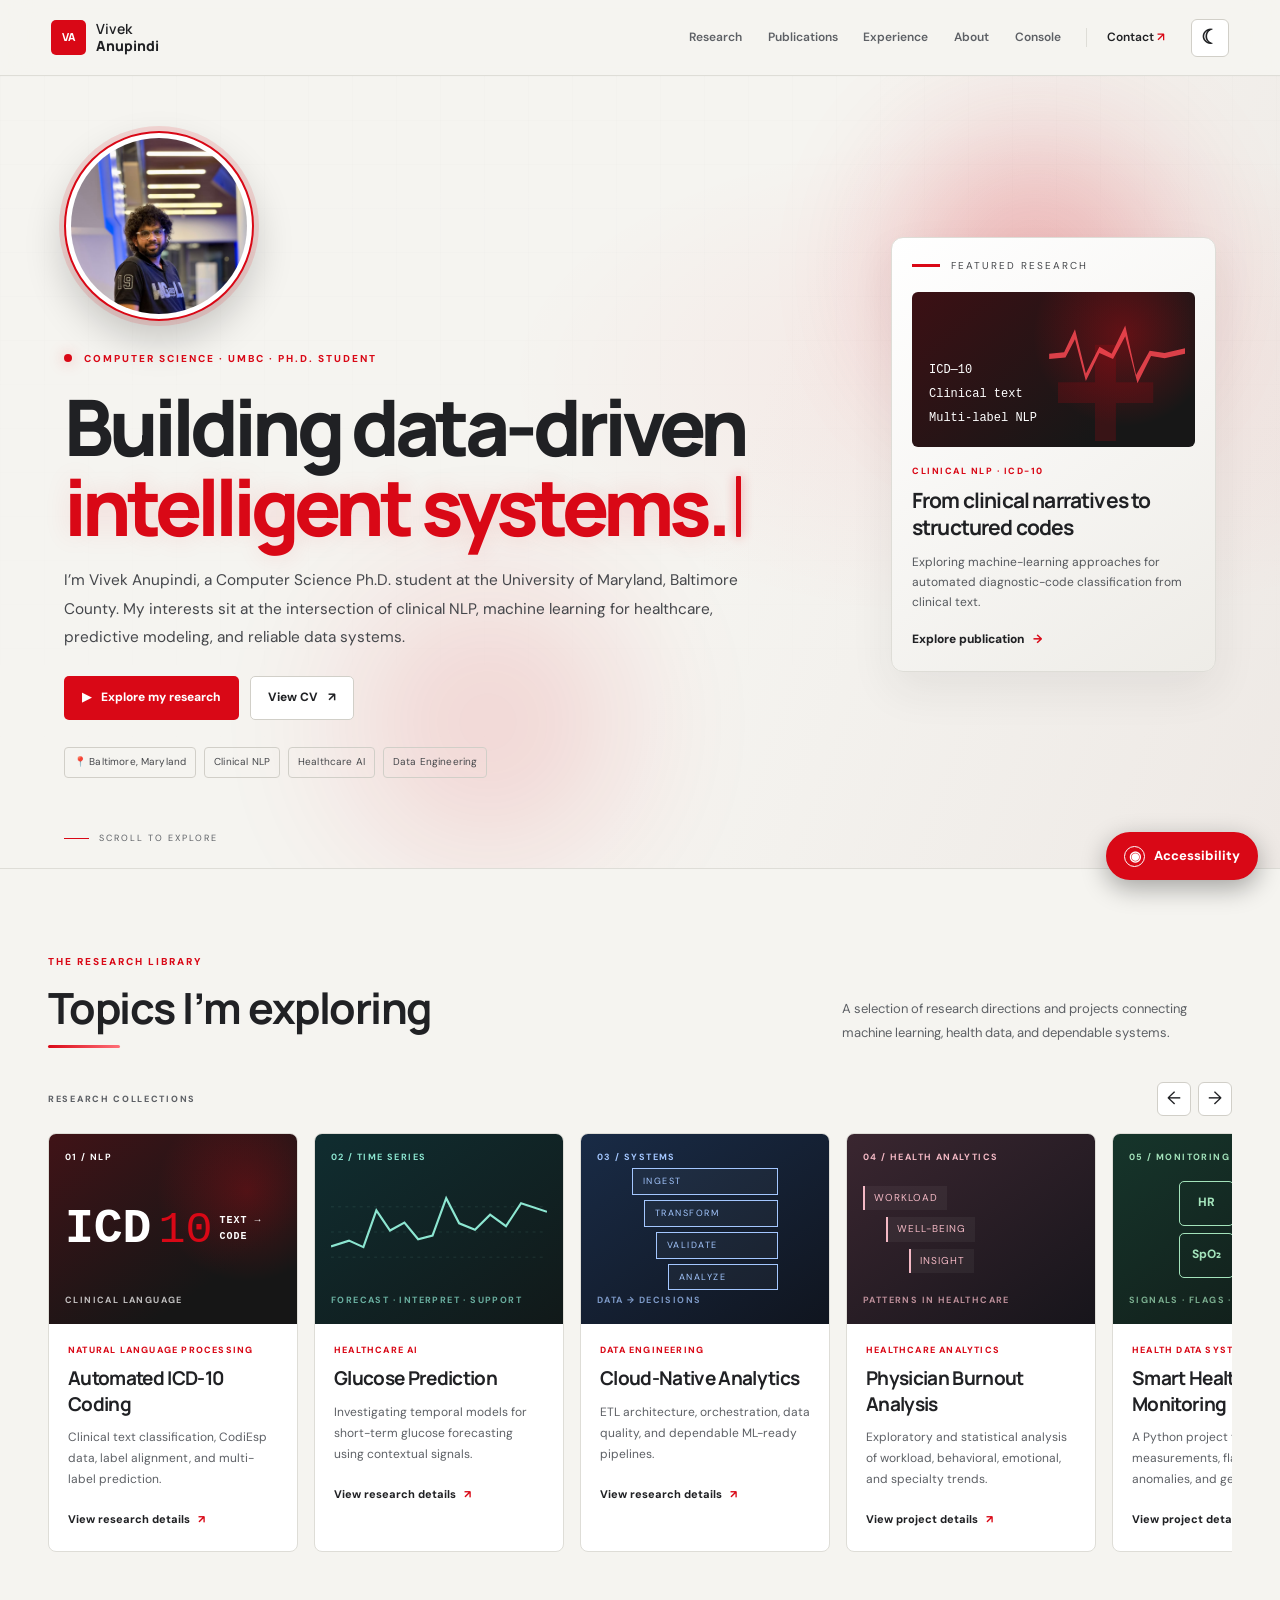
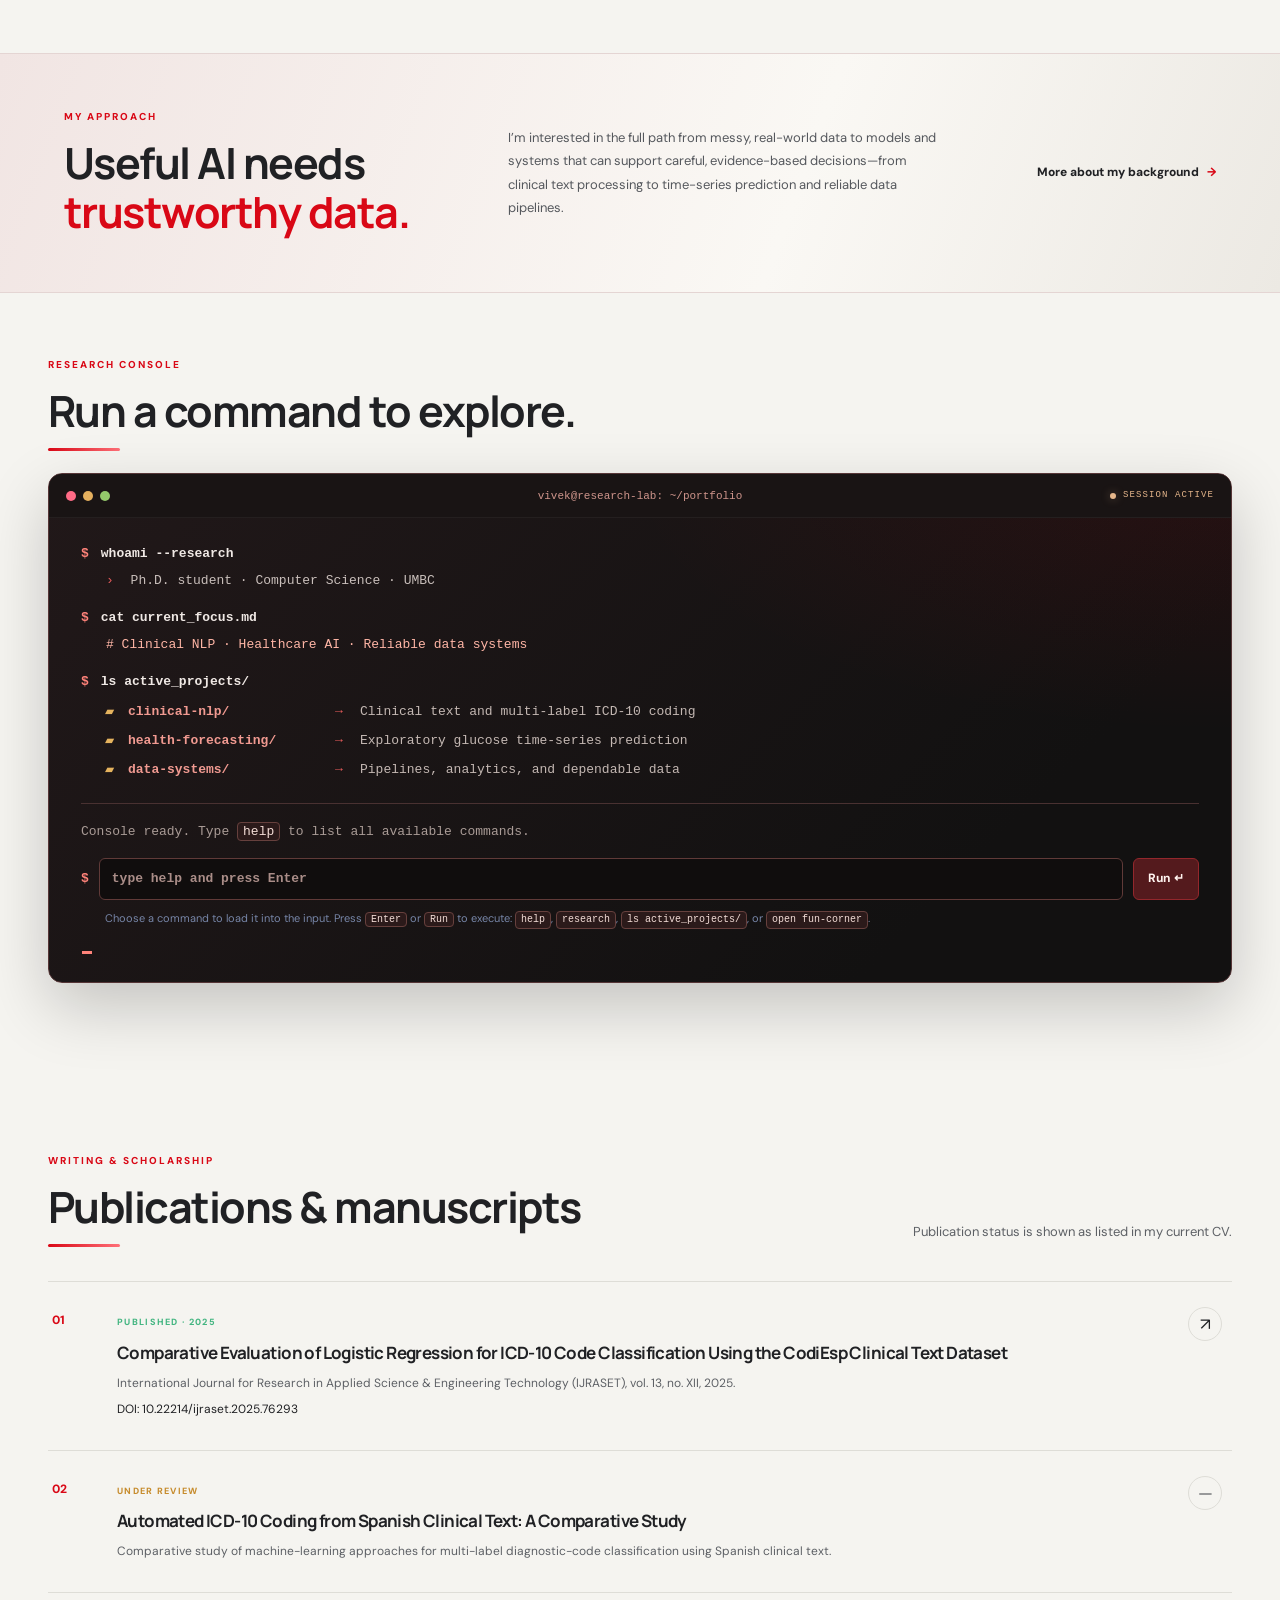
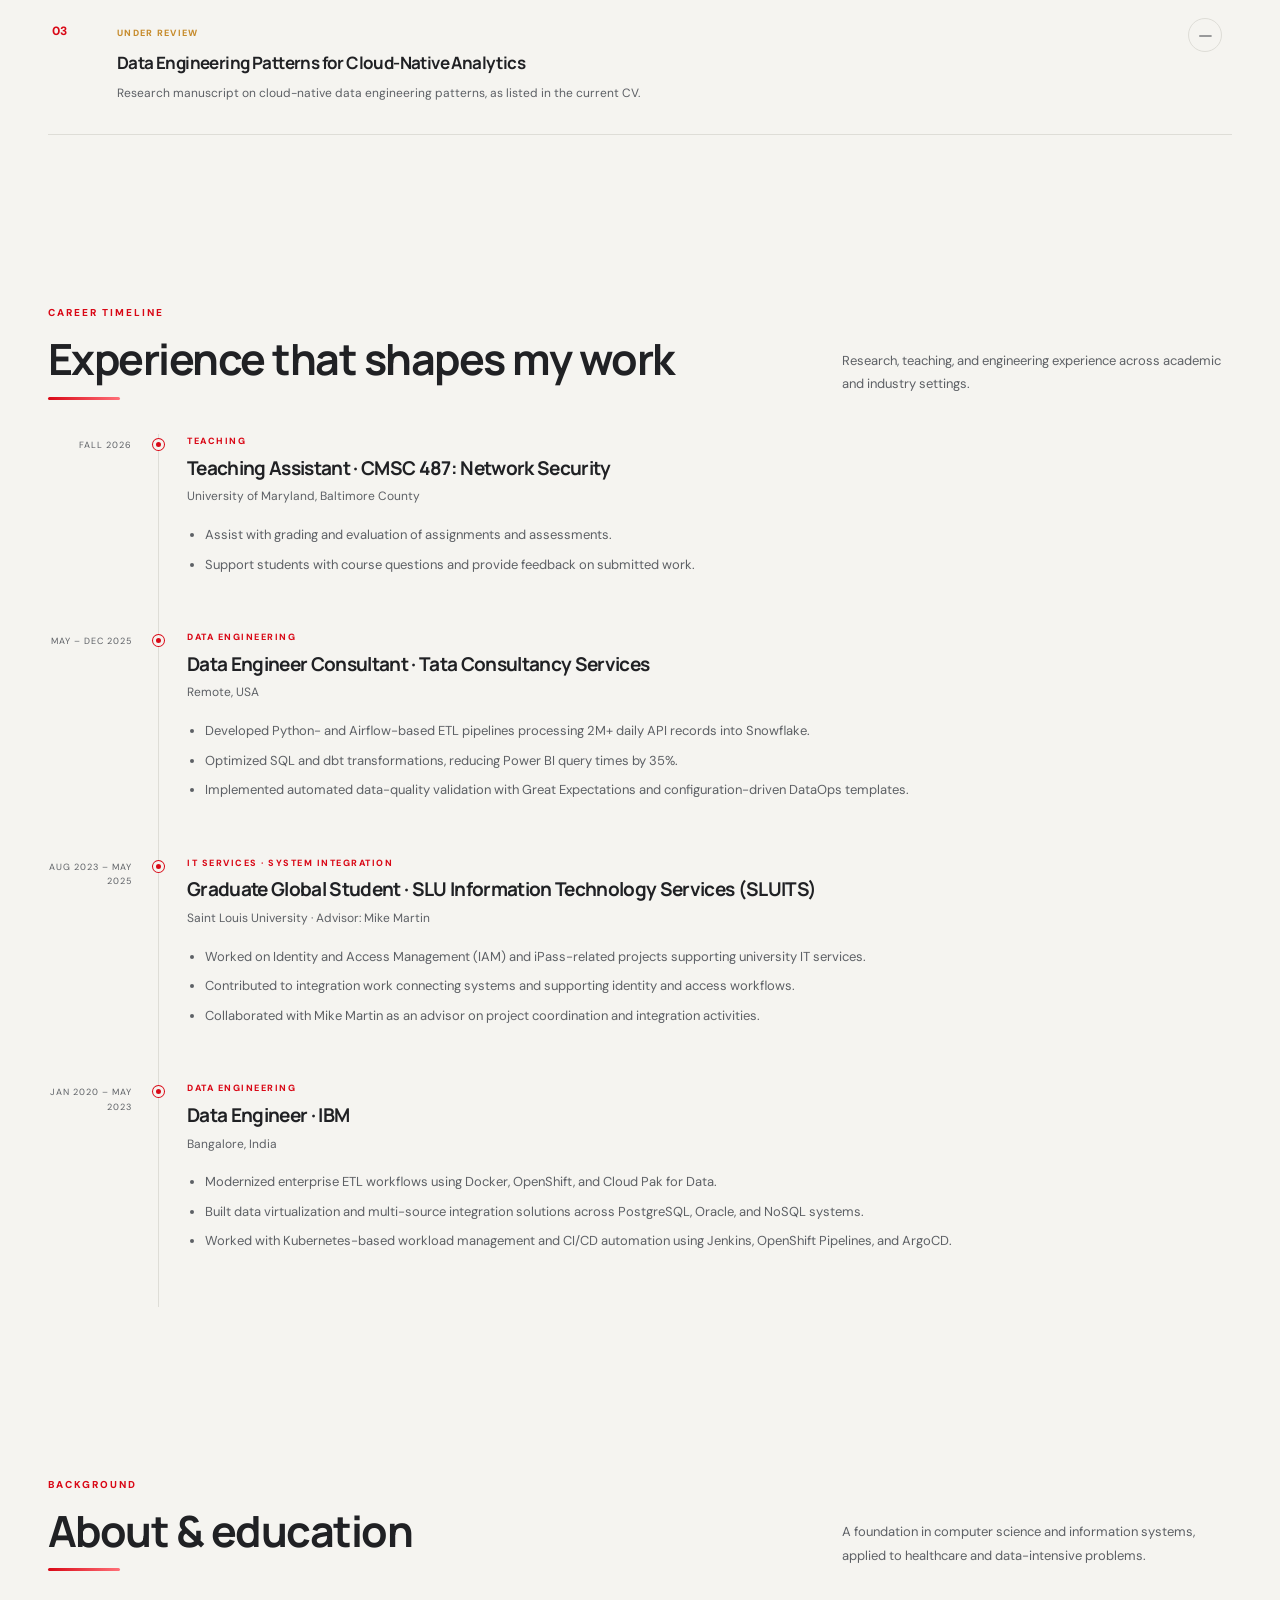
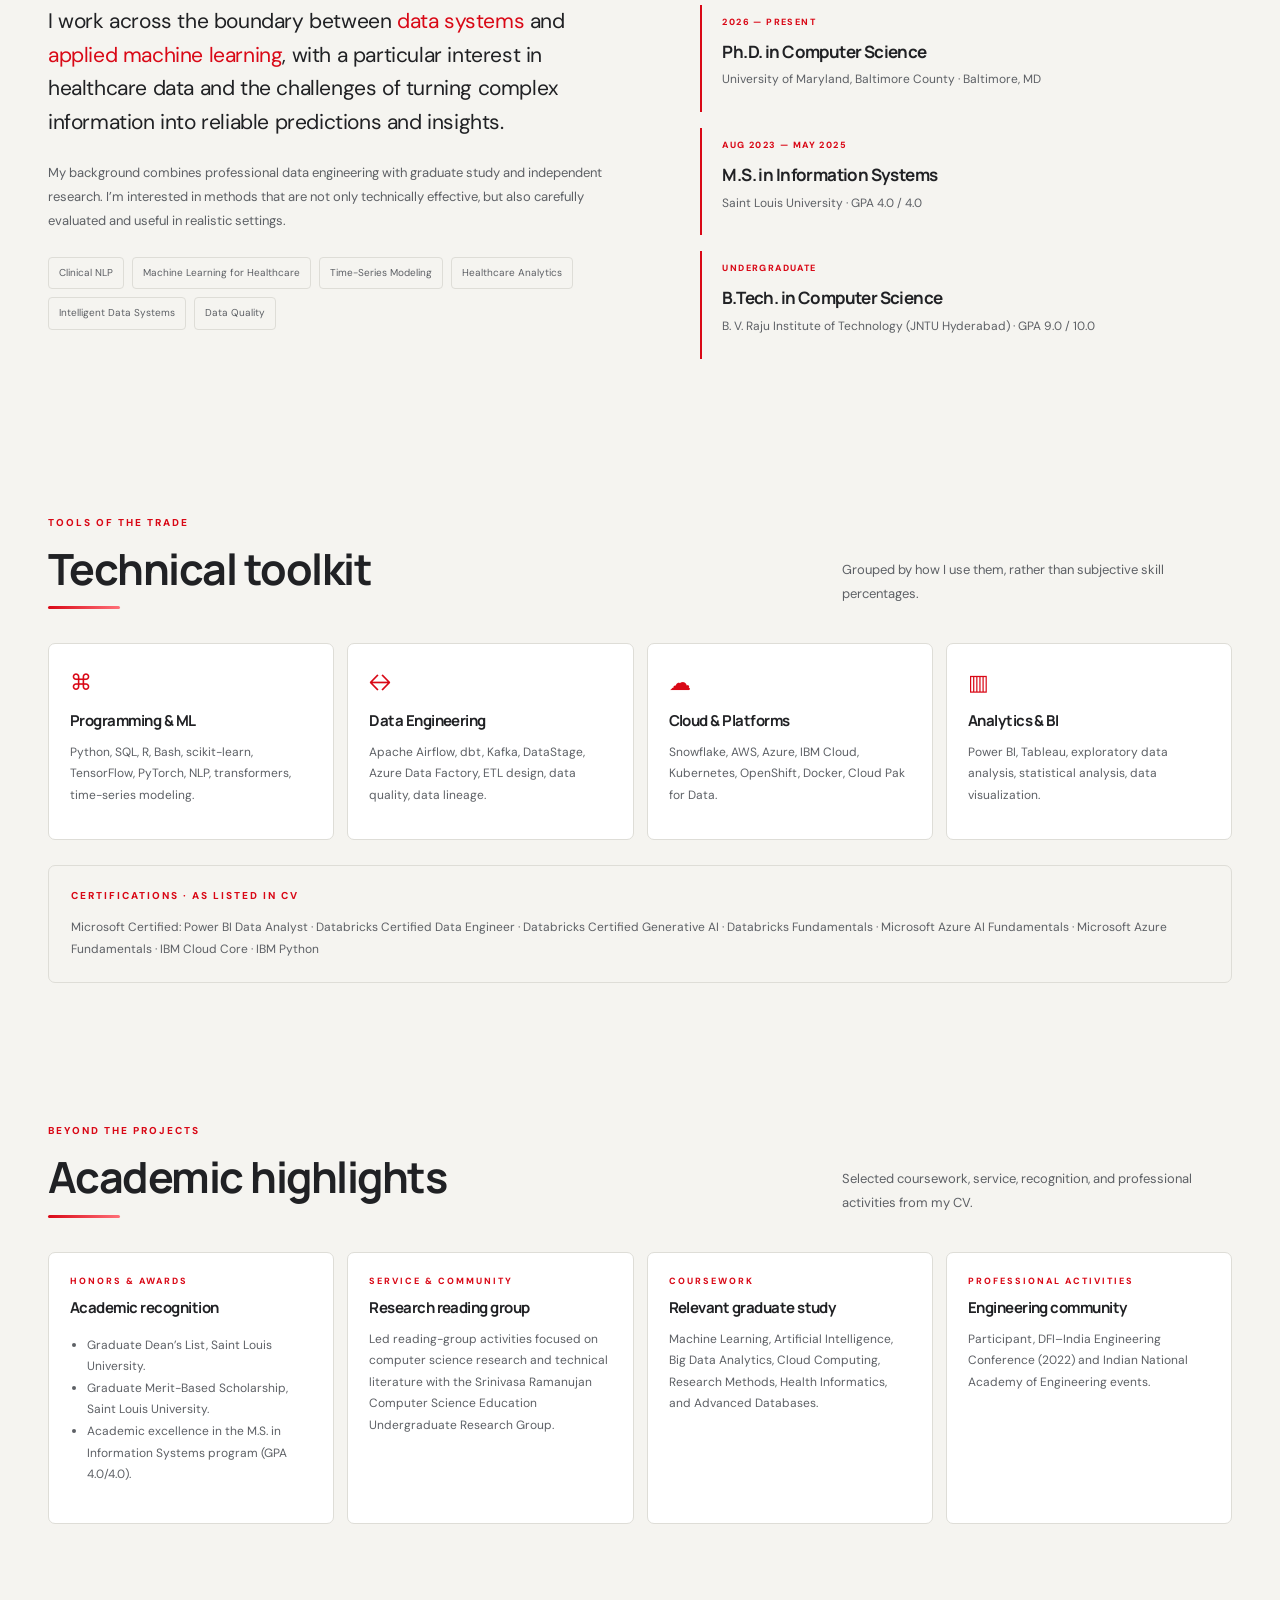
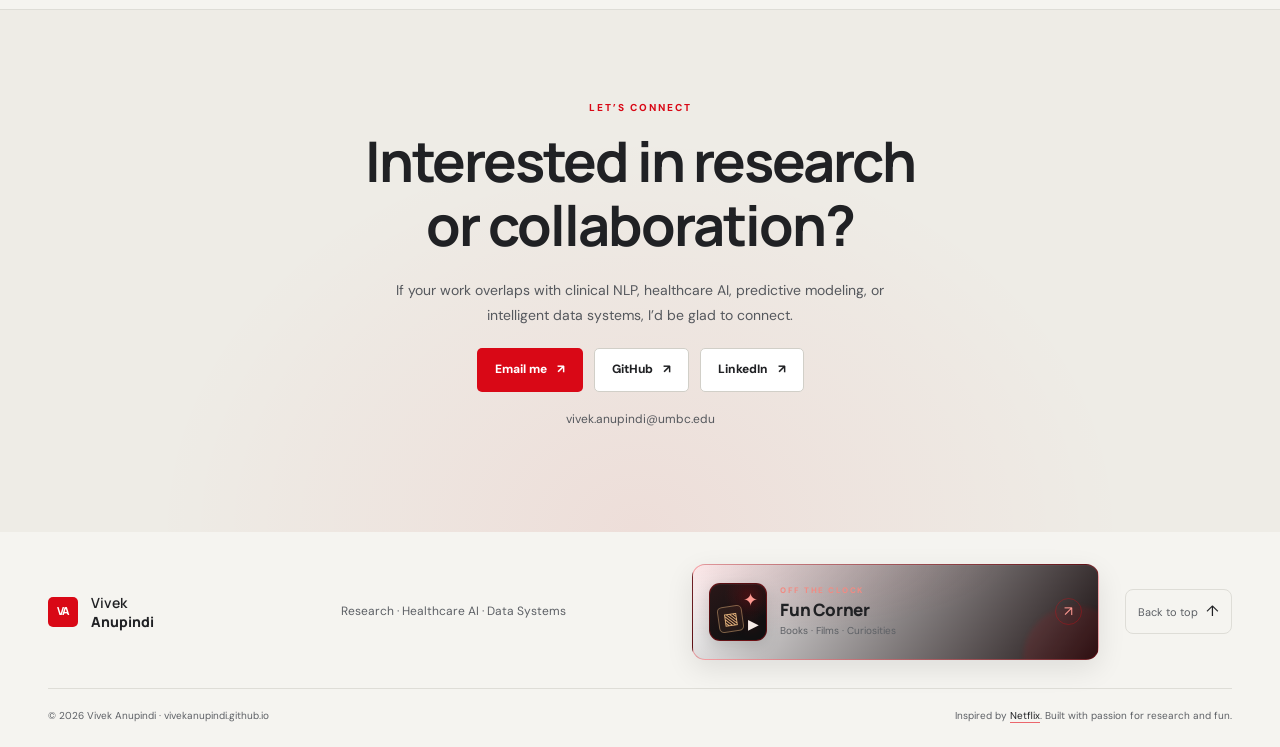
==== commit 69c9fa86: "Update hero headline to data-driven intelligent systems" ====
--- a/index.html
+++ b/index.html
@@ -38,9 +38,9 @@
       <div class="hero-content">
         <div class="headshot-wrap"><img class="headshot" src="assets/headshot.jpeg" alt="Headshot of Vivek Anupindi" loading="eager" decoding="async" onerror="this.parentElement.style.display='none'"></div>
         <p class="eyebrow"><span class="status-dot"></span> COMPUTER SCIENCE · UMBC · PH.D. STUDENT</p>
-        <h1 id="hero-title" class="typewriter-title" aria-label="Building intelligent data driven systems.">
-          <span class="typewriter-line typewriter-line-main" data-typewriter-line="Building intelligent systems" aria-hidden="true">Building intelligent systems</span>
-          <span class="typewriter-line typewriter-line-accent" data-typewriter-line="for human health." aria-hidden="true">for human health.</span>
+        <h1 id="hero-title" class="typewriter-title" aria-label="Building data-driven intelligent systems.">
+          <span class="typewriter-line typewriter-line-main" data-typewriter-line="Building data-driven" aria-hidden="true">Building data-driven</span>
+          <span class="typewriter-line typewriter-line-accent" data-typewriter-line="intelligent systems." aria-hidden="true">intelligent systems.</span>
         </h1>
         <p class="hero-lede">I’m Vivek Anupindi, a Computer Science Ph.D. student at the University of Maryland, Baltimore County. My interests sit at the intersection of clinical NLP, machine learning for healthcare, predictive modeling, and reliable data systems.</p>
         <div class="hero-actions">
